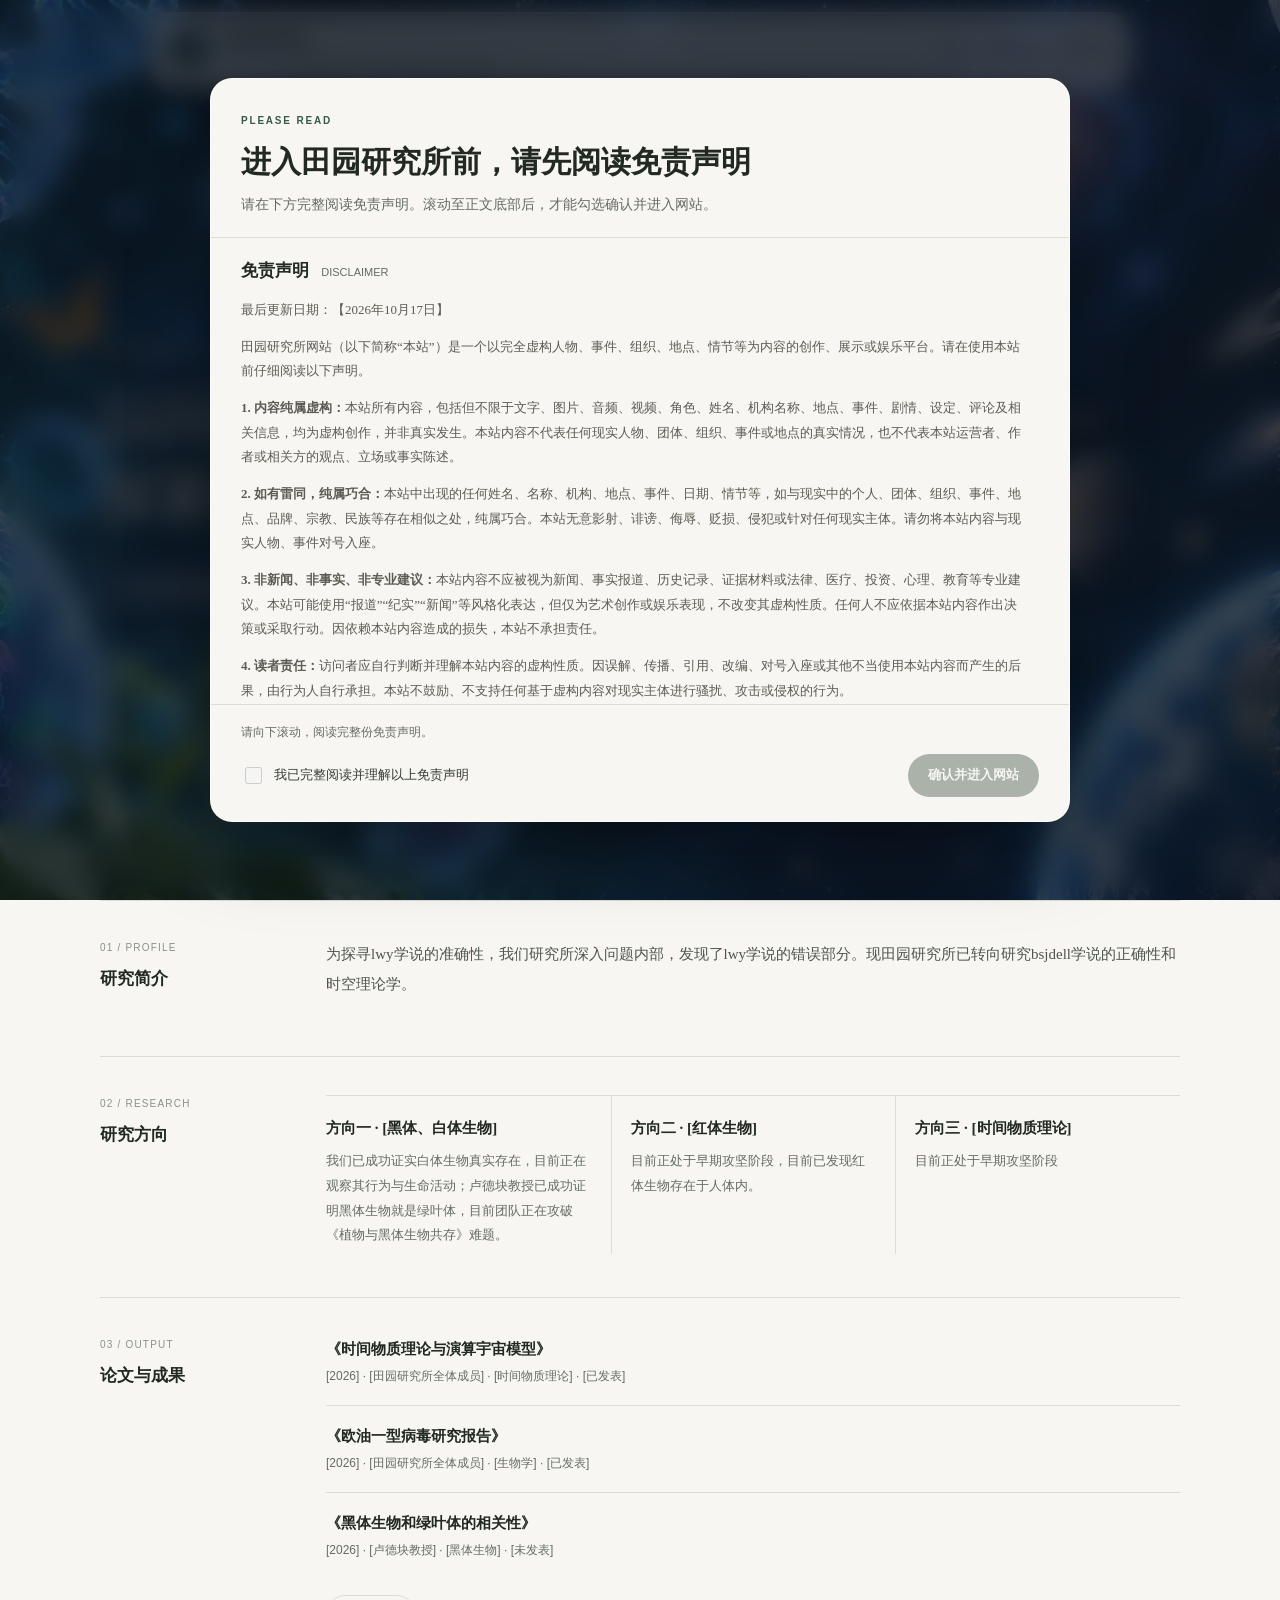
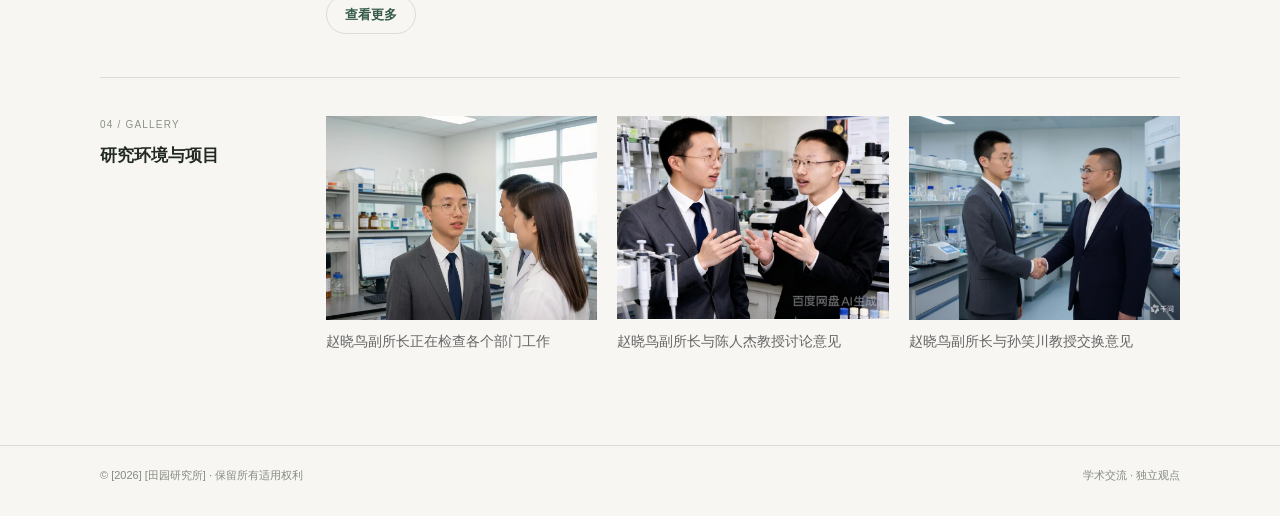
==== index.html @ 51606e0c "修复主界面最底下有错误的“＼n＼n”" ====
<!DOCTYPE html>
<html lang="zh-CN">
<head>
  <meta charset="UTF-8">
  <meta name="viewport" content="width=device-width, initial-scale=1.0">
  <meta name="description" content="田园研究所">
  <title>田园研究所</title>
  <style>
    :root {
      --paper: #f7f6f2;
      --surface: #fffefa;
      --ink: #222923;
      --muted: #656b64;
      --line: #d9ddd5;
      --accent: #365b4a;
      --accent-soft: #e8eee8;
      --warning-bg: #f1eee5;
      --warning-line: #c9b98e;
      --max-width: 1080px;
    }
    * { box-sizing: border-box; }
    html { scroll-behavior: smooth; background: var(--paper); }
    body {
      margin: 0;
      background: var(--paper);
      color: var(--ink);
      font-family: Georgia, "Noto Serif SC", "Songti SC", SimSun, serif;
      line-height: 1.75;
      -webkit-font-smoothing: antialiased;
    }
    a { color: inherit; text-underline-offset: 4px; }
    a:hover { color: var(--accent); }
    .wrap { width: min(var(--max-width), calc(100% - 48px)); margin: 0 auto; }
    .site-header { border-bottom: 1px solid var(--line); }
    .masthead {
      display: flex; align-items: center; justify-content: space-between;
      gap: 24px; padding: 25px 0 20px;
    }
    .brand { display: flex; flex-direction: row; align-items: center; gap: 10px; text-decoration: none; }
    .brand-icon { display: block; width: 44px; height: 44px; flex: 0 0 auto; object-fit: contain; }
    .brand-copy { display: flex; flex-direction: column; gap: 1px; }
    .brand strong { font-size: 17px; font-weight: 600; letter-spacing: .02em; }
    .brand span, .eyebrow, .nav, .meta, .section-index, .footer-note {
      font-family: Arial, "Microsoft YaHei", sans-serif;
    }
    .brand span { color: var(--muted); font-size: 11px; letter-spacing: .14em; text-transform: uppercase; }
    .nav { display: flex; flex-wrap: wrap; gap: 22px; font-size: 13px; }
    .nav a { color: var(--muted); text-decoration: none; }
    .nav a:hover { color: var(--accent); }
    .hero {
      display: grid; grid-template-columns: minmax(0, 1.7fr) minmax(220px, .8fr);
      gap: 52px; align-items: end; padding: 76px 0 64px;
    }
    .eyebrow { margin: 0 0 16px; color: var(--accent); font-size: 11px; letter-spacing: .16em; text-transform: uppercase; }
    h1 { max-width: 700px; margin: 0; font-size: clamp(36px, 5.4vw, 60px); font-weight: 500; line-height: 1.28; letter-spacing: -.035em; }
    .hero-intro { max-width: 690px; margin: 23px 0 0; color: var(--muted); font-size: 16px; line-height: 2; }
    .hero-aside { border-left: 2px solid var(--accent); padding: 5px 0 5px 20px; color: var(--muted); font-size: 13px; }
    .hero-aside p { margin: 0 0 9px; }
    .hero-aside p:last-child { margin-bottom: 0; }
    .hero-aside strong { color: var(--ink); font-weight: 600; }
    .section { display: grid; grid-template-columns: 190px minmax(0, 1fr); gap: 36px; padding: 38px 0 43px; border-top: 1px solid var(--line); }
    .section-heading { margin: 0; font-size: 17px; font-weight: 600; }
    .section-index { display: block; margin-bottom: 7px; color: #8b9188; font-size: 10px; letter-spacing: .12em; }
    .section-body { min-width: 0; }
    .section-body > p:first-child { margin-top: 0; }
    .prose { margin: 0 0 14px; color: #4f554e; font-size: 15px; line-height: 2; }
    .topic-list { display: grid; grid-template-columns: repeat(3, minmax(0, 1fr)); border-top: 1px solid var(--line); }
    .topic { padding: 19px 18px 6px 0; }
    .topic + .topic { border-left: 1px solid var(--line); padding-left: 19px; }
    .topic h3 { margin: 0 0 8px; font-size: 15px; font-weight: 600; }
    .topic p { margin: 0; color: var(--muted); font-size: 13px; line-height: 1.9; }
    .paper-list { margin: 0; padding: 0; list-style: none; }
    .paper-list li { display: block; padding: 17px 0; border-top: 1px solid var(--line); }
    .paper-list li:first-child { padding-top: 0; border-top: 0; }
    .paper-year { color: var(--accent); font-family: Arial, sans-serif; font-size: 12px; padding-top: 3px; }
    .paper-title { margin: 0 0 4px; font-size: 15px; font-weight: 600; }
    .paper-title a { color: var(--ink); text-decoration: none; text-underline-offset: 4px; overflow-wrap: anywhere; }
    .paper-title a:hover { color: var(--accent); text-decoration: underline; }
    .paper-detail { margin: 0; color: var(--muted); font-family: Arial, "Microsoft YaHei", sans-serif; font-size: 12px; line-height: 1.8; white-space: pre-wrap; overflow-wrap: anywhere; }
    .paper-empty { color: var(--muted); font-size: 13px; line-height: 1.9; }
    .paper-actions { display: flex; justify-content: flex-start; margin-top: 16px; }
    .paper-more { border: 1px solid var(--line); border-radius: 999px; padding: 9px 18px; background: transparent; color: var(--accent); font: 600 13px/1.5 Arial, "Microsoft YaHei", sans-serif; cursor: pointer; transition: background .18s ease, border-color .18s ease; }
    .paper-more:hover { background: var(--accent-soft); border-color: #b9c8b9; }
    .paper-modal[hidden] { display: none !important; }
    .paper-modal { position: fixed; inset: 0; z-index: 2500; display: grid; place-items: center; padding: 22px; }
    .paper-modal__backdrop { position: absolute; inset: 0; background: rgba(12,20,29,.72); -webkit-backdrop-filter: blur(6px); backdrop-filter: blur(6px); }
    .paper-modal__panel { position: relative; z-index: 1; display: flex; flex-direction: column; width: min(780px,100%); max-height: min(82vh,780px); max-height: min(82svh,780px); overflow: hidden; border: 1px solid rgba(255,255,255,.65); border-radius: 20px; background: var(--paper); box-shadow: 0 24px 80px rgba(0,0,0,.3); }
    .paper-modal__header { display: flex; flex: 0 0 auto; align-items: center; justify-content: space-between; gap: 16px; padding: 21px 25px 17px; border-bottom: 1px solid var(--line); }
    .paper-modal__eyebrow { margin: 0 0 3px; color: var(--accent); font: 600 10px/1.5 Arial, sans-serif; letter-spacing: .14em; }
    .paper-modal__header h2 { margin: 0; color: var(--ink); font-size: 20px; font-weight: 600; }
    .paper-modal__close { flex: 0 0 auto; border: 1px solid var(--line); border-radius: 999px; padding: 7px 13px; background: transparent; color: var(--ink); font: 13px/1.5 Arial, "Microsoft YaHei", sans-serif; cursor: pointer; }
    .paper-modal__close:hover { background: var(--accent-soft); }
    .paper-modal__scroll { overflow-y: auto; min-height: 0; padding: 21px 25px 25px; overscroll-behavior: contain; }
    @media (max-width: 600px) {
      .paper-modal { padding: 10px; }
      .paper-modal__panel { max-height: 90vh; max-height: 90svh; border-radius: 16px; }
      .paper-modal__header { padding: 17px 18px 14px; }
      .paper-modal__header h2 { font-size: 18px; }
      .paper-modal__scroll { padding: 17px 18px 20px; }
    }
    .resource-links { display: flex; flex-wrap: wrap; gap: 10px 23px; margin: 0; padding: 0; list-style: none; }
    .resource-links a { color: var(--accent); font-size: 14px; }
    .contact-line { margin: 0; color: var(--muted); font-size: 14px; }
    .disclaimer {
      margin: 14px 0 0; padding: 24px 26px 26px;
      background: var(--warning-bg); border-left: 3px solid var(--warning-line);
    }
    .disclaimer h2 { margin: 0 0 10px; font-size: 16px; font-weight: 600; }
    .disclaimer .english { margin-left: 8px; color: var(--muted); font-family: Arial, sans-serif; font-size: 11px; font-weight: 400; }
    .disclaimer p { margin: 0; color: #5d5b53; font-size: 13px; line-height: 1.95; }
    .disclaimer .placeholder { margin-top: 10px; color: #797466; font-size: 12px; }
    .site-footer { margin-top: 48px; padding: 20px 0 30px; border-top: 1px solid var(--line); }
    .footer-inner { display: flex; justify-content: space-between; gap: 20px; color: #858a82; }
    .footer-note { margin: 0; font-size: 11px; line-height: 1.8; }
    @media (max-width: 760px) {
      .wrap { width: min(100% - 36px, var(--max-width)); }
      .masthead { align-items: flex-start; flex-direction: column; gap: 15px; }
      .nav { gap: 15px; }
      .hero { grid-template-columns: 1fr; gap: 26px; padding: 54px 0 44px; }
      .hero-aside { max-width: 420px; }
      .section { grid-template-columns: 1fr; gap: 15px; padding: 29px 0 34px; }
      .topic-list { grid-template-columns: 1fr; }
      .topic { padding: 16px 0; }
      .topic + .topic { border-left: 0; border-top: 1px solid var(--line); padding-left: 0; }
      .footer-inner { flex-direction: column; gap: 5px; }
    }
    @media (max-width: 420px) {
      .paper-list li { grid-template-columns: 45px minmax(0, 1fr); gap: 11px; }
      .disclaimer { padding: 19px 17px 21px; }
      h1 { font-size: 36px; }
    }
  /* Image placeholders */
.image-placeholder { display:flex; align-items:center; justify-content:center; background:#eeede7; border:1px dashed #a9aaa0; color:#666b61; text-align:center; overflow:hidden; }
.image-placeholder span { padding:1rem; }
.hero-image { width:100%; aspect-ratio:16/7; margin:2rem 0; }
.research-image { width:100%; aspect-ratio:4/3; margin-bottom:1rem; }
.gallery-image { display:block; width:100%; height:auto; object-fit:contain; }
.gallery { display:grid; grid-template-columns:repeat(3,minmax(0,1fr)); gap:1.25rem; }
.gallery figure { margin:0; }
.gallery figcaption { margin-top:.6rem; color:#666; font-size:.9rem; }
@media (max-width:640px) { .gallery { grid-template-columns:1fr; } .hero-image { aspect-ratio:4/3; } }
/* Full-width hero image placeholder; text stays above it. */
.hero { position:relative; isolation:isolate; min-height:calc(100vh - 66px); min-height:calc(100svh - 66px); box-sizing:border-box; align-items:center; padding:64px 0 72px; }
.hero > div.slogan-image { position:absolute; isolation:auto; z-index:0; inset:0 auto 0 50%; transform:translateX(-50%); width:100vw; height:auto; min-height:100%; margin:0; overflow:hidden; border:0; background:#e9e8df url("images/hero1.png") center / cover no-repeat; }
.hero > div.slogan-image span { position:absolute; right:24px; bottom:20px; z-index:2; color:#77796f; font-size:11px; letter-spacing:.04em; pointer-events:none; }
.hero > div:nth-of-type(2) { position:relative; z-index:1; }
.hero > div:nth-of-type(2) > .eyebrow,
.hero > div:nth-of-type(2) > h1,
.hero > div:nth-of-type(2) > .hero-intro,
.hero > .hero-aside { position:relative; z-index:1; }
@media (max-width:760px) {
  .hero { min-height:calc(100vh - 58px); min-height:calc(100svh - 58px); padding:48px 0; align-content:center; }
  .hero > div.slogan-image span { right:16px; bottom:14px; }
}
/* White lettering with a medium black outline over the hero image */
.hero > div:nth-of-type(2),
.hero > .hero-aside {
  background: transparent;
  border: 0;
  box-shadow: none;
}
.hero > div:nth-of-type(2) > .eyebrow,
.hero > div:nth-of-type(2) > h1,
.hero > div:nth-of-type(2) > .hero-intro,
.hero > .hero-aside,
.hero > .hero-aside strong {
  color: #fff;
  -webkit-text-fill-color: #fff;
  -webkit-text-stroke: 1.5px #111;
  paint-order: stroke fill;
  text-shadow: 0 0 1px rgba(0,0,0,.25);
}
.hero > div:nth-of-type(2) > h1 {
  -webkit-text-stroke: 2px #111;
  paint-order: stroke fill;
}
/* Enlarge all hero text except the main slogan heading */
.hero > div:nth-of-type(2) > .eyebrow {
  font-size: 15px;
  line-height: 1.6;
}
.hero > div:nth-of-type(2) > .hero-intro {
  font-size: 20px;
  line-height: 1.9;
  max-width: 760px;
}
.hero > .hero-aside {
  font-size: 17px;
  line-height: 1.9;
}
.hero > .hero-aside strong {
  font-size: 18px;
}
@media (max-width: 760px) {
  .hero > div:nth-of-type(2) > .eyebrow { font-size: 14px; }
  .hero > div:nth-of-type(2) > .hero-intro { font-size: 18px; }
  .hero > .hero-aside { font-size: 16px; }
  .hero > .hero-aside strong { font-size: 17px; }
}/* Dark blue label behind the institute introduction */
.hero > div:nth-of-type(2) > .hero-intro {
  display: table;
  width: fit-content;
  max-width: 100%;
  padding: 12px 18px;
  background: #17324d;
  color: #fff;
  -webkit-text-fill-color: #fff;
  -webkit-text-stroke: 0;
  text-shadow: none;
  border-left: 4px solid #8ba8c4;
  border-radius: 4px;
  box-sizing: border-box;
}
@media (max-width: 760px) {
  .hero > div:nth-of-type(2) > .hero-intro {
    padding: 11px 14px;
  }
}/* Always-floating acrylic navigation */
.site-header {
  position:fixed;
  top:12px;
  left:0;
  right:0;
  z-index:1000;
  width:100%;
  border:0;
  background:transparent;
  box-shadow:none;
  pointer-events:none;
}
.site-header .masthead {
  width:min(980px, calc(100% - 32px));
  max-width:980px;
  margin:0 auto;
  display:flex;
  align-items:center;
  justify-content:space-between;
  gap:24px;
  padding:12px 18px 12px 16px;
  border:1px solid rgba(255,255,255,.52);
  border-radius:22px;
  background:rgba(248,249,246,.72);
  -webkit-backdrop-filter:blur(18px) saturate(1.35);
  backdrop-filter:blur(18px) saturate(1.35);
  box-shadow:0 8px 28px rgba(20,30,24,.13), inset 0 1px 0 rgba(255,255,255,.55);
  box-sizing:border-box;
  pointer-events:auto;
  animation:acrylic-dock .3s cubic-bezier(.2,.7,.2,1) both;
  transition:background .2s ease, box-shadow .2s ease;
}
.site-header .masthead:hover {
  background:rgba(250,250,248,.84);
  box-shadow:0 10px 32px rgba(20,30,24,.16), inset 0 1px 0 rgba(255,255,255,.7);
}
.site-header .brand { flex-shrink:0; }
.site-header .nav { align-items:center; gap:20px; }
.site-header .brand strong,
.site-header .brand span,
.site-header .nav a { color:var(--ink); text-shadow:none; }
@keyframes acrylic-dock {
  from { transform:translateY(-8px) scale(.98); opacity:.78; }
  to { transform:translateY(0) scale(1); opacity:1; }
}
@media (prefers-reduced-motion: reduce) {
  .site-header .masthead { transition:none !important; animation:none !important; }
}
/* Leave room below the always-floating header and keep it responsive */
.hero {
  min-height:100vh;
  min-height:100svh;
  padding-top:132px;
}
@media (max-width:760px) {
  .site-header { top:8px; }
  .site-header .masthead {
    width:calc(100% - 24px);
    max-width:980px;
    padding:11px 14px 11px 14px;
    gap:11px 16px;
    border-radius:19px;
    flex-direction:row;
    flex-wrap:wrap;
    align-items:center;
  }
  .site-header .brand-icon { width:38px; height:38px; }
  .site-header .brand strong { font-size:16px; }
  .site-header .brand span { font-size:9px; letter-spacing:.08em; }
  .site-header .nav { gap:13px; font-size:12px; }
  .hero { min-height:100vh; min-height:100svh; padding-top:150px; }
}
@media (max-width:420px) {
  .site-header .masthead { padding:10px 12px 10px 12px; gap:9px 11px; }
  .site-header .brand span { display:none; }
  .site-header .nav { gap:11px; font-size:11px; }
  .hero { min-height:100vh; min-height:100svh; padding-top:136px; }
}
/* Offset anchor destinations so the fixed acrylic header never covers them */
html {
  scroll-padding-top: 118px;
  scroll-padding-block-start: 118px;
}
.section[id], #disclaimer {
  scroll-margin-top: 118px;
  scroll-margin-block-start: 118px;
}
@media (max-width: 760px) {
  html {
    scroll-padding-top: 142px;
    scroll-padding-block-start: 142px;
  }
  .section[id], #disclaimer {
    scroll-margin-top: 142px;
    scroll-margin-block-start: 142px;
  }
}
@media (max-width: 420px) {
  html {
    scroll-padding-top: 112px;
    scroll-padding-block-start: 112px;
  }
  .section[id], #disclaimer {
    scroll-margin-top: 112px;
    scroll-margin-block-start: 112px;
  }
}/* Required first-visit disclaimer reading gate */
body.disclaimer-gate-active { overflow:hidden; }
#site-content[inert] { user-select:none; }
.disclaimer-gate {
  position:fixed; inset:0; z-index:10000; display:grid; place-items:center;
  padding:22px; background:rgba(12,20,29,.76);
  -webkit-backdrop-filter:blur(12px); backdrop-filter:blur(12px);
}
.disclaimer-gate__panel {
  width:min(860px,100%); max-height:calc(100vh - 44px); max-height:calc(100svh - 44px);
  display:flex; flex-direction:column; overflow:hidden; border-radius:22px;
  background:#f7f6f2; color:#222923; border:1px solid rgba(255,255,255,.65);
  box-shadow:0 24px 80px rgba(0,0,0,.34);
}
.disclaimer-gate__header { flex:0 0 auto; padding:26px 30px 20px; }
.disclaimer-gate__eyebrow { color:#365b4a; font:600 10px/1.5 Arial,sans-serif; letter-spacing:.18em; }
.disclaimer-gate__header h1 { max-width:none; margin:7px 0 8px; color:#222923; font-size:clamp(22px,3vw,30px); line-height:1.45; letter-spacing:0; font-weight:600; }
.disclaimer-gate__header p { margin:0; color:#656b64; font-size:14px; line-height:1.8; }
.disclaimer-gate__scroll { flex:1 1 auto; min-height:120px; max-height:52vh; overflow-y:auto; overscroll-behavior:contain; padding:18px 30px; border-top:1px solid #d9ddd5; border-bottom:1px solid #d9ddd5; scrollbar-gutter:stable; }
.disclaimer-gate__scroll .disclaimer { margin:0; padding:0; background:transparent; border:0; }
.disclaimer-gate__scroll .disclaimer h2 { margin:0 0 12px; font-size:17px; }
.disclaimer-gate__scroll .disclaimer p { margin:0 0 12px; font-size:13px; line-height:1.9; overflow-wrap:anywhere; }
.disclaimer-gate__actions { flex:0 0 auto; display:grid; grid-template-columns:minmax(0,1fr) auto; align-items:center; gap:12px 20px; padding:18px 30px 24px; }
.disclaimer-gate__status { grid-column:1/-1; margin:0; color:#656b64; font-size:12px; line-height:1.6; }
.disclaimer-gate__check { display:flex; align-items:center; gap:9px; color:#343a34; font-size:13px; line-height:1.6; }
.disclaimer-gate__check input { width:17px; height:17px; accent-color:#365b4a; flex:0 0 auto; }
.disclaimer-gate__button { border:0; border-radius:999px; padding:12px 20px; color:#fff; background:#365b4a; font:600 13px/1.4 Arial,"Microsoft YaHei",sans-serif; cursor:pointer; }
.disclaimer-gate__button:disabled { color:#f6f6f3; background:#aab2aa; cursor:not-allowed; }
.disclaimer-gate__button:not(:disabled):hover { background:#274536; }
@media(max-width:600px) {
  .disclaimer-gate { padding:10px; }
  .disclaimer-gate__panel { max-height:calc(100vh - 20px); max-height:calc(100svh - 20px); border-radius:17px; }
  .disclaimer-gate__header { padding:20px 19px 15px; }
  .disclaimer-gate__header h1 { font-size:22px; }
  .disclaimer-gate__header p { font-size:13px; }
  .disclaimer-gate__scroll { max-height:52vh; padding:15px 19px; }
  .disclaimer-gate__actions { grid-template-columns:1fr; gap:12px; padding:15px 19px 19px; }
  .disclaimer-gate__button { width:100%; }
}</style>
</head>
<body class="disclaimer-gate-active">
  <div class="disclaimer-gate" id="disclaimer-gate" role="dialog" aria-modal="true" aria-labelledby="disclaimer-gate-title">
    <div class="disclaimer-gate__panel" role="document">
      <div class="disclaimer-gate__header">
        <span class="disclaimer-gate__eyebrow">PLEASE READ</span>
        <h1 id="disclaimer-gate-title">进入田园研究所前，请先阅读免责声明</h1>
        <p>请在下方完整阅读免责声明。滚动至正文底部后，才能勾选确认并进入网站。</p>
      </div>
      <div class="disclaimer-gate__scroll" id="disclaimer-scroll" tabindex="0" aria-label="免责声明正文">
        <section class="disclaimer" id="disclaimer" aria-labelledby="disclaimer-title">
          <h2 id="disclaimer-title">免责声明 <span class="english">DISCLAIMER</span></h2>
          <p>最后更新日期：【2026年10月17日】</p>
          <p>田园研究所网站（以下简称“本站”）是一个以完全虚构人物、事件、组织、地点、情节等为内容的创作、展示或娱乐平台。请在使用本站前仔细阅读以下声明。</p>
          <p><strong>1. 内容纯属虚构：</strong>本站所有内容，包括但不限于文字、图片、音频、视频、角色、姓名、机构名称、地点、事件、剧情、设定、评论及相关信息，均为虚构创作，并非真实发生。本站内容不代表任何现实人物、团体、组织、事件或地点的真实情况，也不代表本站运营者、作者或相关方的观点、立场或事实陈述。</p>
          <p><strong>2. 如有雷同，纯属巧合：</strong>本站中出现的任何姓名、名称、机构、地点、事件、日期、情节等，如与现实中的个人、团体、组织、事件、地点、品牌、宗教、民族等存在相似之处，纯属巧合。本站无意影射、诽谤、侮辱、贬损、侵犯或针对任何现实主体。请勿将本站内容与现实人物、事件对号入座。</p>
          <p><strong>3. 非新闻、非事实、非专业建议：</strong>本站内容不应被视为新闻、事实报道、历史记录、证据材料或法律、医疗、投资、心理、教育等专业建议。本站可能使用“报道”“纪实”“新闻”等风格化表达，但仅为艺术创作或娱乐表现，不改变其虚构性质。任何人不应依据本站内容作出决策或采取行动。因依赖本站内容造成的损失，本站不承担责任。</p>
          <p><strong>4. 读者责任：</strong>访问者应自行判断并理解本站内容的虚构性质。因误解、传播、引用、改编、对号入座或其他不当使用本站内容而产生的后果，由行为人自行承担。本站不鼓励、不支持任何基于虚构内容对现实主体进行骚扰、攻击或侵权的行为。</p>
          <p><strong>5. 侵权处理：</strong>若任何个人或组织认为本站内容侵犯其合法权益，请通过邮箱（lsy@abletach.de5.net）与本站联系，并提供权属证明、具体链接及情况说明。本站将在核实后及时采取删除、修改、断开链接等合理措施。</p>
          <p><strong>6. 用户生成内容：</strong>若本站允许用户投稿、评论或发布内容，用户应确保其发布内容不侵犯他人合法权益，不发布真实诽谤、虚假信息或违法内容。本站对用户发布内容不承担事先审查义务，但收到有效通知后将依法依规处理。</p>
          <p><strong>7. 外部链接：</strong>本站可能包含指向外部网站的链接，仅为方便访问。本站不对第三方网站的内容、安全性或合法性负责，也不代表本站认可其内容。</p>
          <p><strong>8. 版权声明：</strong>本站原创内容版权归本网站运营者所有，未经许可，不得擅自转载、复制、改编或用于商业用途。引用本站内容请注明来源。虚构角色、设定和情节仅用于创作展示。</p>
          <p><strong>9. 声明修改：</strong>本站有权根据实际情况随时更新本免责声明。更新后的声明在本页面公布后即生效。继续使用本站，视为接受更新后的声明。</p>
          <p><strong>10. 法律适用与争议解决：</strong>本声明适用中华人民共和国法律（仅为本声明之目的，不包括香港特别行政区、澳门特别行政区和台湾地区法律）。因本站或本声明产生的争议，双方应尽量友好协商解决；协商不成的，任何一方均可向邯郸有管辖权的人民法院提起诉讼。</p>
        </section>
      </div>
      <div class="disclaimer-gate__actions">
        <p class="disclaimer-gate__status" id="disclaimer-status" aria-live="polite">请向下滚动，阅读完整份免责声明。</p>
        <label class="disclaimer-gate__check"><input type="checkbox" id="disclaimer-confirm" disabled> 我已完整阅读并理解以上免责声明</label>
        <button class="disclaimer-gate__button" id="disclaimer-enter" type="button" disabled>确认并进入网站</button>
      </div>
    </div>
  </div>

  <div id="site-content" inert>
    <header class="site-header">
      <div class="wrap masthead">
        <a class="brand" href="#top" aria-label="返回主页">
          <img class="brand-icon" src="images/Icon1.png" alt="">
          <div class="brand-copy">
            <strong>田园研究所</strong>
            <span>Academic Profile & Research Notes</span>
          </div>
        </a>
        <nav class="nav" aria-label="主导航">
          <a href="#about">简介</a>
          <a href="#research">研究方向</a>
          <a href="#publications">学术成果</a>
        </nav>
      </div>
    </header>

    <main id="top" class="wrap">
      <section class="hero" aria-labelledby="page-title">
        <div class="slogan-image" role="img" aria-label="生命与宇宙的奇幻交响"></div>
        <div>
          <p class="eyebrow">Research · Reading · Reflection</p>
          <h1 id="page-title">以问题为起点，<br>探索知识的边界。</h1>
          <p class="hero-intro">这里是田园研究所，一座为天体学、生物学、时空理论学而生的研究所。</p>
        </div>
        <aside class="hero-aside" aria-label="基本信息">
          <p><strong>研究领域</strong><br>[天体学、生物学、时空理论学]</p>
          <p><strong>所属机构</strong><br>[曙光大学]</p>
          <p><strong>页面更新</strong><br>[2026 年 10 月]</p>
        </aside>
      </section>

      <section id="about" class="section">
        <div><span class="section-index">01 / PROFILE</span><h2 class="section-heading">研究简介</h2></div>
        <div class="section-body"><p class="prose">为探寻lwy学说的准确性，我们研究所深入问题内部，发现了lwy学说的错误部分。现田园研究所已转向研究bsjdell学说的正确性和时空理论学。</p></div>
      </section>

      <section id="research" class="section">
        <div><span class="section-index">02 / RESEARCH</span><h2 class="section-heading">研究方向</h2></div>
        <div class="section-body">
          <div class="topic-list">
            <article class="topic"><h3>方向一 · [黑体、白体生物]</h3><p>我们已成功证实白体生物真实存在，目前正在观察其行为与生命活动；卢德块教授已成功证明黑体生物就是绿叶体，目前团队正在攻破《植物与黑体生物共存》难题。</p></article>
            <article class="topic"><h3>方向二 · [红体生物]</h3><p>目前正处于早期攻坚阶段，目前已发现红体生物存在于人体内。</p></article>
            <article class="topic"><h3>方向三 · [时间物质理论]</h3><p>目前正处于早期攻坚阶段</p></article>
          </div>
        </div>
      </section>

      <section id="publications" class="section">
        <div><span class="section-index">03 / OUTPUT</span><h2 class="section-heading">论文与成果</h2></div>
        <div class="section-body">
          <ul class="paper-list" id="paper-list" aria-live="polite">
            <li class="paper-empty">正在读取论文与成果……</li>
          </ul>
          <div class="paper-actions">
            <button class="paper-more" type="button" id="papers-more">查看更多</button>
          </div>
        </div>
      </section>

      <section id="gallery" class="section">
        <div><span class="section-index">04 / GALLERY</span><h2 class="section-heading">研究环境与项目</h2></div>
        <div class="section-body">
          <div class="gallery">
            <figure><img class="gallery-image" src="images/research-director-reviewing-departments.jpg" alt="赵晓鸟副所长正在检查各个部门工作" loading="lazy"><figcaption>赵晓鸟副所长正在检查各个部门工作</figcaption></figure>
            <figure><img class="gallery-image" src="images/researchers-discussing-ideas.jpg" alt="赵晓鸟副所长与陈人杰教授讨论意见" loading="lazy"><figcaption>赵晓鸟副所长与陈人杰教授讨论意见</figcaption></figure>
            <figure><img class="gallery-image" src="images/professors-exchanging-views.jpg" alt="赵晓鸟副所长与孙笑川教授交换意见" loading="lazy"><figcaption>赵晓鸟副所长与孙笑川教授交换意见</figcaption></figure>
          </div>
        </div>
      </section>

    </main>

    <div class="paper-modal" id="papers-modal" hidden>
      <div class="paper-modal__backdrop" data-close-papers aria-hidden="true"></div>
      <section class="paper-modal__panel" role="dialog" aria-modal="true" aria-labelledby="papers-modal-title" tabindex="-1">
        <header class="paper-modal__header">
          <div>
            <p class="paper-modal__eyebrow">PAPERS AND ACHIEVEMENTS</p>
            <h2 id="papers-modal-title">全部论文与成果</h2>
          </div>
          <button class="paper-modal__close" type="button" id="papers-close">关闭</button>
        </header>
        <div class="paper-modal__scroll">
          <ul class="paper-list" id="paper-list-all" aria-live="polite">
            <li class="paper-empty">正在读取论文与成果……</li>
          </ul>
        </div>
      </section>
    </div>

    <footer class="site-footer">
      <div class="wrap footer-inner">
        <p class="footer-note">© [2026] [田园研究所] · 保留所有适用权利</p>
        <p class="footer-note">学术交流 · 独立观点</p>
      </div>
    </footer>
  </div>

  <script>
  (function () {
    const gate = document.getElementById('disclaimer-gate');
    const site = document.getElementById('site-content');
    const readingArea = document.getElementById('disclaimer-scroll');
    const confirmation = document.getElementById('disclaimer-confirm');
    const enterButton = document.getElementById('disclaimer-enter');
    const status = document.getElementById('disclaimer-status');
    if (!gate || !site || !readingArea || !confirmation || !enterButton || !status) return;
    let reachedEnd = false;
    function updateProgress() {
      const atEnd = readingArea.scrollTop + readingArea.clientHeight >= readingArea.scrollHeight - 4;
      if (atEnd && !reachedEnd) {
        reachedEnd = true;
        confirmation.disabled = false;
        status.textContent = '已滚动至正文底部。请勾选确认框后继续。';
      }
      enterButton.disabled = !(reachedEnd && confirmation.checked);
    }
    readingArea.addEventListener('scroll', updateProgress, { passive: true });
    window.addEventListener('resize', updateProgress);
    confirmation.addEventListener('change', function () {
      enterButton.disabled = !(reachedEnd && confirmation.checked);
      status.textContent = confirmation.checked ? '确认完成，可以进入网站。' : '请确认已完整阅读免责声明。';
    });
    enterButton.addEventListener('click', function () {
      if (!reachedEnd || !confirmation.checked) return;
      gate.remove();
      site.removeAttribute('inert');
      document.body.classList.remove('disclaimer-gate-active');
      const heading = document.getElementById('page-title');
      if (heading) { heading.setAttribute('tabindex', '-1'); heading.focus({ preventScroll: true }); }
    });
    updateProgress();
  })();
  </script>
  <!-- PAPERS_DATA_START --><script type="application/json" id="papers-data">[{"file":"《时间物质理论与演算宇宙模型》.html","description":"[2026] · [田园研究所全体成员] · [时间物质理论] · [已发表]"},{"file":"《欧油一型病毒研究报告》.html","description":"[2026] · [田园研究所全体成员] · [生物学] · [已发表]"},{"file":"《黑体生物和绿叶体的相关性》.html","description":"[2026] · [卢德块教授] · [黑体生物] · [未发表]"},{"file":"《黑体生物研究报告》.html","description":"[2026] · [田园研究所全体成员] · [黑体生物] · [已发表]"}]</script><!-- PAPERS_DATA_END -->
  <script>
  (function () {
    const mainList = document.getElementById('paper-list');
    const allList = document.getElementById('paper-list-all');
    const moreButton = document.getElementById('papers-more');
    const modal = document.getElementById('papers-modal');
    const closeButton = document.getElementById('papers-close');
    if (!mainList || !allList || !moreButton || !modal || !closeButton) return;

    const directoryUrl = new URL('Papers%20and%20Achievements/', document.baseURI);
    const collator = new Intl.Collator('zh-CN', { numeric: true, sensitivity: 'base' });

    function isHtmlFilename(value) {
      return typeof value === 'string' &&
        value.length > 5 &&
        !/[\\/]/.test(value) &&
        value !== '.' && value !== '..' &&
        /\.html$/i.test(value) &&
        value.toLowerCase() !== 'index.html';
    }

    async function discoverFromDirectoryListing() {
      try {
        const response = await fetch(directoryUrl.href, { cache: 'no-store' });
        if (!response.ok) return null;
        const contentType = response.headers.get('content-type') || '';
        if (!contentType.includes('text/html')) return null;
        const markup = await response.text();
        const doc = new DOMParser().parseFromString(markup, 'text/html');
        const filenames = [];
        for (const anchor of doc.querySelectorAll('a[href]')) {
          try {
            const url = new URL(anchor.getAttribute('href'), directoryUrl);
            const parentPath = url.pathname.slice(0, url.pathname.lastIndexOf('/') + 1);
            if (url.origin !== directoryUrl.origin || parentPath !== directoryUrl.pathname) continue;
            const filename = decodeURIComponent(url.pathname.split('/').pop());
            if (isHtmlFilename(filename)) filenames.push(filename);
          } catch (_) {}
        }
        const unique = [...new Set(filenames)].sort(collator.compare);
        return unique.length ? unique : null;
      } catch (_) {
        return null;
      }
    }

    async function readManifest() {
      try {
        const response = await fetch(new URL('papers.json', directoryUrl).href, { cache: 'no-store' });
        if (!response.ok) return [];
        const data = await response.json();
        const rawFiles = Array.isArray(data) ? data : (Array.isArray(data.files) ? data.files : []);
        return [...new Set(rawFiles.map(item =>
          typeof item === 'string' ? item : (item && (item.file || item.html))
        ).filter(isHtmlFilename))].sort(collator.compare);
      } catch (_) {
        return [];
      }
    }

    async function loadEntry(filename) {
      const htmlUrl = new URL(encodeURIComponent(filename), directoryUrl).href;
      const txtFilename = filename.replace(/\.html$/i, '.txt');
      let description = '';
      try {
        const response = await fetch(new URL(encodeURIComponent(txtFilename), directoryUrl).href, { cache: 'no-store' });
        if (response.ok) description = (await response.text()).trim();
        else description = '未找到对应的 TXT 文件：' + txtFilename;
      } catch (_) {
        description = '暂时无法读取对应的 TXT 文件：' + txtFilename;
      }
      if (!description) description = '对应的 TXT 文件暂无内容。';
      return { filename, htmlUrl, description };
    }

    function makeRow(entry) {
      const li = document.createElement('li');
      const title = document.createElement('p');
      title.className = 'paper-title';
      const link = document.createElement('a');
      link.href = entry.htmlUrl;
      link.target = '_blank';
      link.rel = 'noopener noreferrer';
      const displayName = entry.filename.replace(/\.html$/i, '');
      link.textContent = displayName;
      link.setAttribute('aria-label', '打开论文网页：' + displayName);
      title.appendChild(link);

      const detail = document.createElement('p');
      detail.className = 'paper-detail';
      detail.textContent = entry.description;
      li.append(title, detail);
      return li;
    }

    function showEmpty(list) {
      const li = document.createElement('li');
      li.className = 'paper-empty';
      li.textContent = '暂时没有发现论文 HTML 文件。请把 xxx.html 和同名 xxx.txt 放入 Papers and Achievements 文件夹。';
      list.replaceChildren(li);
    }

    function renderList(list, entries) {
      list.replaceChildren();
      if (!entries.length) {
        showEmpty(list);
        return;
      }
      for (const entry of entries) list.appendChild(makeRow(entry));
    }

    function readEmbeddedEntries() {
      try {
        const node = document.getElementById('papers-data');
        const data = JSON.parse(node ? node.textContent : '[]');
        if (!Array.isArray(data)) return [];
        return data
          .filter(item => item && isHtmlFilename(item.file))
          .map(item => ({
            filename: item.file,
            htmlUrl: new URL(encodeURIComponent(item.file), directoryUrl).href,
            description: typeof item.description === 'string' && item.description.trim()
              ? item.description
              : '对应的 TXT 文件暂无内容。'
          }));
      } catch (_) {
        return [];
      }
    }

    async function initializePapers() {
      // Embedded data works even when the page is opened directly from file://,
      // where browser security blocks fetch() from reading local JSON/TXT files.
      const embeddedEntries = readEmbeddedEntries();
      if (embeddedEntries.length) {
        renderList(mainList, embeddedEntries.slice(0, 3));
        renderList(allList, embeddedEntries);
        return;
      }

      const discovered = await discoverFromDirectoryListing();
      const filenames = discovered || await readManifest();
      const entries = await Promise.all(filenames.map(loadEntry));
      renderList(mainList, entries.slice(0, 3));
      renderList(allList, entries);
    }

    let previousOverflow = '';
    function openModal() {
      previousOverflow = document.body.style.overflow;
      document.body.style.overflow = 'hidden';
      modal.hidden = false;
      closeButton.focus();
    }
    function closeModal() {
      modal.hidden = true;
      document.body.style.overflow = previousOverflow;
      moreButton.focus();
    }
    moreButton.addEventListener('click', openModal);
    closeButton.addEventListener('click', closeModal);
    modal.addEventListener('click', function (event) {
      if (event.target.matches('[data-close-papers]')) closeModal();
    });
    document.addEventListener('keydown', function (event) {
      if (event.key === 'Escape' && !modal.hidden) closeModal();
    });

    initializePapers();
  })();
  </script>
</body>
</html>
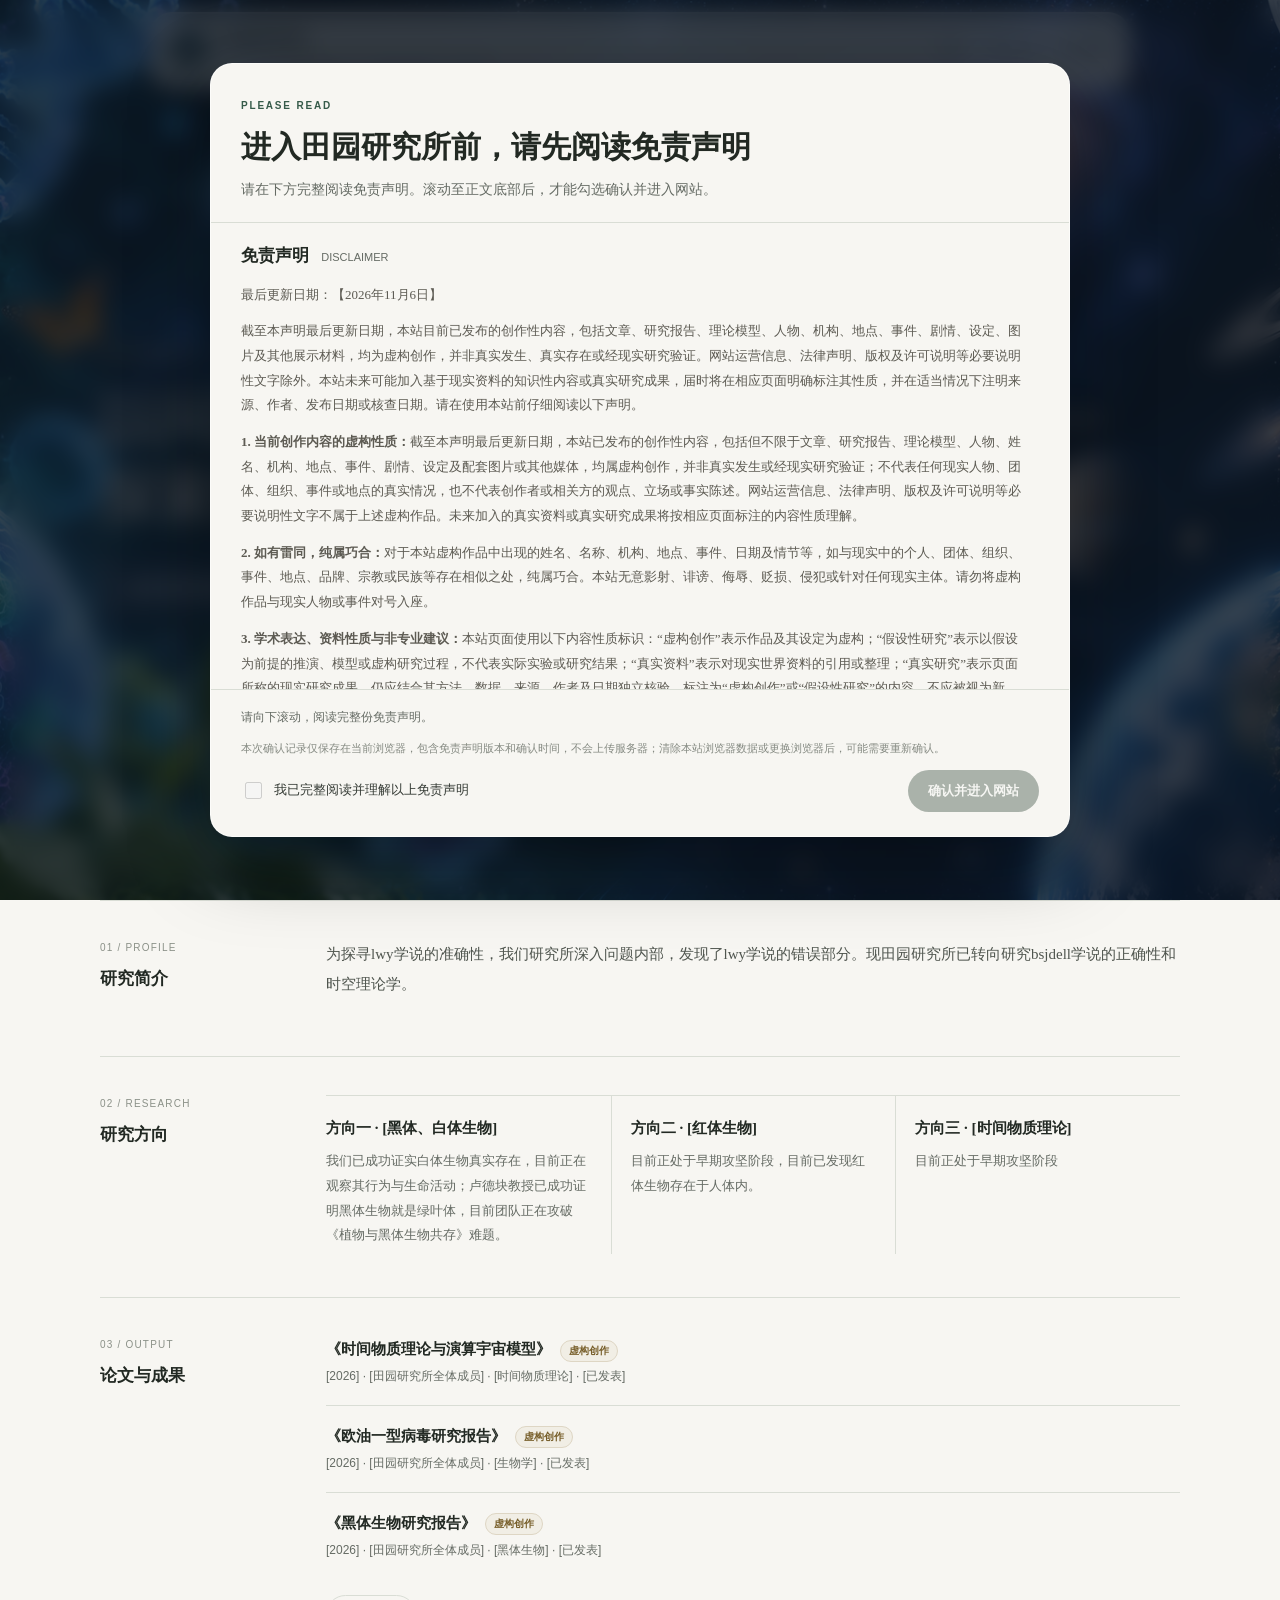
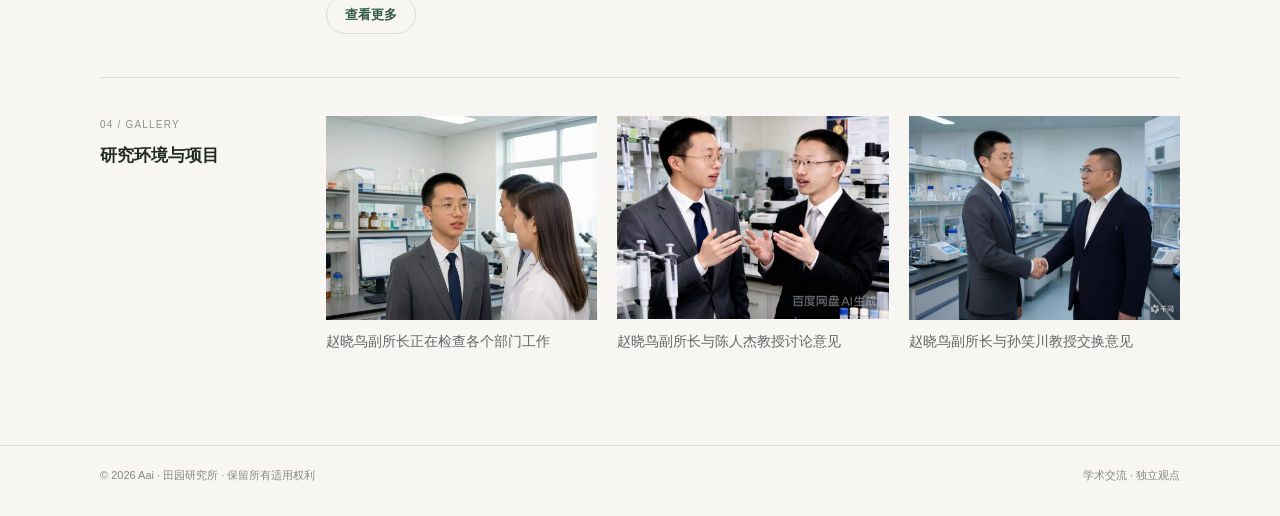
==== commit 606acbe3: "Clarify content licensing and disclaimer scope" ====
--- a/index.html
+++ b/index.html
@@ -1,730 +1,767 @@
-<!DOCTYPE html>
-<html lang="zh-CN">
-<head>
-  <meta charset="UTF-8">
-  <meta name="viewport" content="width=device-width, initial-scale=1.0">
-  <meta name="description" content="田园研究所">
-  <title>田园研究所</title>
-  <style>
-    :root {
-      --paper: #f7f6f2;
-      --surface: #fffefa;
-      --ink: #222923;
-      --muted: #656b64;
-      --line: #d9ddd5;
-      --accent: #365b4a;
-      --accent-soft: #e8eee8;
-      --warning-bg: #f1eee5;
-      --warning-line: #c9b98e;
-      --max-width: 1080px;
-    }
-    * { box-sizing: border-box; }
-    html { scroll-behavior: smooth; background: var(--paper); }
-    body {
-      margin: 0;
-      background: var(--paper);
-      color: var(--ink);
-      font-family: Georgia, "Noto Serif SC", "Songti SC", SimSun, serif;
-      line-height: 1.75;
-      -webkit-font-smoothing: antialiased;
-    }
-    a { color: inherit; text-underline-offset: 4px; }
-    a:hover { color: var(--accent); }
-    .wrap { width: min(var(--max-width), calc(100% - 48px)); margin: 0 auto; }
-    .site-header { border-bottom: 1px solid var(--line); }
-    .masthead {
-      display: flex; align-items: center; justify-content: space-between;
-      gap: 24px; padding: 25px 0 20px;
-    }
-    .brand { display: flex; flex-direction: row; align-items: center; gap: 10px; text-decoration: none; }
-    .brand-icon { display: block; width: 44px; height: 44px; flex: 0 0 auto; object-fit: contain; }
-    .brand-copy { display: flex; flex-direction: column; gap: 1px; }
-    .brand strong { font-size: 17px; font-weight: 600; letter-spacing: .02em; }
-    .brand span, .eyebrow, .nav, .meta, .section-index, .footer-note {
-      font-family: Arial, "Microsoft YaHei", sans-serif;
-    }
-    .brand span { color: var(--muted); font-size: 11px; letter-spacing: .14em; text-transform: uppercase; }
-    .nav { display: flex; flex-wrap: wrap; gap: 22px; font-size: 13px; }
-    .nav a { color: var(--muted); text-decoration: none; }
-    .nav a:hover { color: var(--accent); }
-    .hero {
-      display: grid; grid-template-columns: minmax(0, 1.7fr) minmax(220px, .8fr);
-      gap: 52px; align-items: end; padding: 76px 0 64px;
-    }
-    .eyebrow { margin: 0 0 16px; color: var(--accent); font-size: 11px; letter-spacing: .16em; text-transform: uppercase; }
-    h1 { max-width: 700px; margin: 0; font-size: clamp(36px, 5.4vw, 60px); font-weight: 500; line-height: 1.28; letter-spacing: -.035em; }
-    .hero-intro { max-width: 690px; margin: 23px 0 0; color: var(--muted); font-size: 16px; line-height: 2; }
-    .hero-aside { border-left: 2px solid var(--accent); padding: 5px 0 5px 20px; color: var(--muted); font-size: 13px; }
-    .hero-aside p { margin: 0 0 9px; }
-    .hero-aside p:last-child { margin-bottom: 0; }
-    .hero-aside strong { color: var(--ink); font-weight: 600; }
-    .section { display: grid; grid-template-columns: 190px minmax(0, 1fr); gap: 36px; padding: 38px 0 43px; border-top: 1px solid var(--line); }
-    .section-heading { margin: 0; font-size: 17px; font-weight: 600; }
-    .section-index { display: block; margin-bottom: 7px; color: #8b9188; font-size: 10px; letter-spacing: .12em; }
-    .section-body { min-width: 0; }
-    .section-body > p:first-child { margin-top: 0; }
-    .prose { margin: 0 0 14px; color: #4f554e; font-size: 15px; line-height: 2; }
-    .topic-list { display: grid; grid-template-columns: repeat(3, minmax(0, 1fr)); border-top: 1px solid var(--line); }
-    .topic { padding: 19px 18px 6px 0; }
-    .topic + .topic { border-left: 1px solid var(--line); padding-left: 19px; }
-    .topic h3 { margin: 0 0 8px; font-size: 15px; font-weight: 600; }
-    .topic p { margin: 0; color: var(--muted); font-size: 13px; line-height: 1.9; }
-    .paper-list { margin: 0; padding: 0; list-style: none; }
-    .paper-list li { display: block; padding: 17px 0; border-top: 1px solid var(--line); }
-    .paper-list li:first-child { padding-top: 0; border-top: 0; }
-    .paper-year { color: var(--accent); font-family: Arial, sans-serif; font-size: 12px; padding-top: 3px; }
-    .paper-title { margin: 0 0 4px; font-size: 15px; font-weight: 600; }
-    .paper-title a { color: var(--ink); text-decoration: none; text-underline-offset: 4px; overflow-wrap: anywhere; }
-    .paper-title a:hover { color: var(--accent); text-decoration: underline; }
-    .paper-detail { margin: 0; color: var(--muted); font-family: Arial, "Microsoft YaHei", sans-serif; font-size: 12px; line-height: 1.8; white-space: pre-wrap; overflow-wrap: anywhere; }
-    .paper-empty { color: var(--muted); font-size: 13px; line-height: 1.9; }
-    .paper-actions { display: flex; justify-content: flex-start; margin-top: 16px; }
-    .paper-more { border: 1px solid var(--line); border-radius: 999px; padding: 9px 18px; background: transparent; color: var(--accent); font: 600 13px/1.5 Arial, "Microsoft YaHei", sans-serif; cursor: pointer; transition: background .18s ease, border-color .18s ease; }
-    .paper-more:hover { background: var(--accent-soft); border-color: #b9c8b9; }
-    .paper-modal[hidden] { display: none !important; }
-    .paper-modal { position: fixed; inset: 0; z-index: 2500; display: grid; place-items: center; padding: 22px; }
-    .paper-modal__backdrop { position: absolute; inset: 0; background: rgba(12,20,29,.72); -webkit-backdrop-filter: blur(6px); backdrop-filter: blur(6px); }
-    .paper-modal__panel { position: relative; z-index: 1; display: flex; flex-direction: column; width: min(780px,100%); max-height: min(82vh,780px); max-height: min(82svh,780px); overflow: hidden; border: 1px solid rgba(255,255,255,.65); border-radius: 20px; background: var(--paper); box-shadow: 0 24px 80px rgba(0,0,0,.3); }
-    .paper-modal__header { display: flex; flex: 0 0 auto; align-items: center; justify-content: space-between; gap: 16px; padding: 21px 25px 17px; border-bottom: 1px solid var(--line); }
-    .paper-modal__eyebrow { margin: 0 0 3px; color: var(--accent); font: 600 10px/1.5 Arial, sans-serif; letter-spacing: .14em; }
-    .paper-modal__header h2 { margin: 0; color: var(--ink); font-size: 20px; font-weight: 600; }
-    .paper-modal__close { flex: 0 0 auto; border: 1px solid var(--line); border-radius: 999px; padding: 7px 13px; background: transparent; color: var(--ink); font: 13px/1.5 Arial, "Microsoft YaHei", sans-serif; cursor: pointer; }
-    .paper-modal__close:hover { background: var(--accent-soft); }
-    .paper-modal__scroll { overflow-y: auto; min-height: 0; padding: 21px 25px 25px; overscroll-behavior: contain; }
-    @media (max-width: 600px) {
-      .paper-modal { padding: 10px; }
-      .paper-modal__panel { max-height: 90vh; max-height: 90svh; border-radius: 16px; }
-      .paper-modal__header { padding: 17px 18px 14px; }
-      .paper-modal__header h2 { font-size: 18px; }
-      .paper-modal__scroll { padding: 17px 18px 20px; }
-    }
-    .resource-links { display: flex; flex-wrap: wrap; gap: 10px 23px; margin: 0; padding: 0; list-style: none; }
-    .resource-links a { color: var(--accent); font-size: 14px; }
-    .contact-line { margin: 0; color: var(--muted); font-size: 14px; }
-    .disclaimer {
-      margin: 14px 0 0; padding: 24px 26px 26px;
-      background: var(--warning-bg); border-left: 3px solid var(--warning-line);
-    }
-    .disclaimer h2 { margin: 0 0 10px; font-size: 16px; font-weight: 600; }
-    .disclaimer .english { margin-left: 8px; color: var(--muted); font-family: Arial, sans-serif; font-size: 11px; font-weight: 400; }
-    .disclaimer p { margin: 0; color: #5d5b53; font-size: 13px; line-height: 1.95; }
-    .disclaimer .placeholder { margin-top: 10px; color: #797466; font-size: 12px; }
-    .site-footer { margin-top: 48px; padding: 20px 0 30px; border-top: 1px solid var(--line); }
-    .footer-inner { display: flex; justify-content: space-between; gap: 20px; color: #858a82; }
-    .footer-note { margin: 0; font-size: 11px; line-height: 1.8; }
-    @media (max-width: 760px) {
-      .wrap { width: min(100% - 36px, var(--max-width)); }
-      .masthead { align-items: flex-start; flex-direction: column; gap: 15px; }
-      .nav { gap: 15px; }
-      .hero { grid-template-columns: 1fr; gap: 26px; padding: 54px 0 44px; }
-      .hero-aside { max-width: 420px; }
-      .section { grid-template-columns: 1fr; gap: 15px; padding: 29px 0 34px; }
-      .topic-list { grid-template-columns: 1fr; }
-      .topic { padding: 16px 0; }
-      .topic + .topic { border-left: 0; border-top: 1px solid var(--line); padding-left: 0; }
-      .footer-inner { flex-direction: column; gap: 5px; }
-    }
-    @media (max-width: 420px) {
-      .paper-list li { grid-template-columns: 45px minmax(0, 1fr); gap: 11px; }
-      .disclaimer { padding: 19px 17px 21px; }
-      h1 { font-size: 36px; }
-    }
-  /* Image placeholders */
-.image-placeholder { display:flex; align-items:center; justify-content:center; background:#eeede7; border:1px dashed #a9aaa0; color:#666b61; text-align:center; overflow:hidden; }
-.image-placeholder span { padding:1rem; }
-.hero-image { width:100%; aspect-ratio:16/7; margin:2rem 0; }
-.research-image { width:100%; aspect-ratio:4/3; margin-bottom:1rem; }
-.gallery-image { display:block; width:100%; height:auto; object-fit:contain; }
-.gallery { display:grid; grid-template-columns:repeat(3,minmax(0,1fr)); gap:1.25rem; }
-.gallery figure { margin:0; }
-.gallery figcaption { margin-top:.6rem; color:#666; font-size:.9rem; }
-@media (max-width:640px) { .gallery { grid-template-columns:1fr; } .hero-image { aspect-ratio:4/3; } }
-/* Full-width hero image placeholder; text stays above it. */
-.hero { position:relative; isolation:isolate; min-height:calc(100vh - 66px); min-height:calc(100svh - 66px); box-sizing:border-box; align-items:center; padding:64px 0 72px; }
-.hero > div.slogan-image { position:absolute; isolation:auto; z-index:0; inset:0 auto 0 50%; transform:translateX(-50%); width:100vw; height:auto; min-height:100%; margin:0; overflow:hidden; border:0; background:#e9e8df url("images/hero1.png") center / cover no-repeat; }
-.hero > div.slogan-image span { position:absolute; right:24px; bottom:20px; z-index:2; color:#77796f; font-size:11px; letter-spacing:.04em; pointer-events:none; }
-.hero > div:nth-of-type(2) { position:relative; z-index:1; }
-.hero > div:nth-of-type(2) > .eyebrow,
-.hero > div:nth-of-type(2) > h1,
-.hero > div:nth-of-type(2) > .hero-intro,
-.hero > .hero-aside { position:relative; z-index:1; }
-@media (max-width:760px) {
-  .hero { min-height:calc(100vh - 58px); min-height:calc(100svh - 58px); padding:48px 0; align-content:center; }
-  .hero > div.slogan-image span { right:16px; bottom:14px; }
-}
-/* White lettering with a medium black outline over the hero image */
-.hero > div:nth-of-type(2),
-.hero > .hero-aside {
-  background: transparent;
-  border: 0;
-  box-shadow: none;
-}
-.hero > div:nth-of-type(2) > .eyebrow,
-.hero > div:nth-of-type(2) > h1,
-.hero > div:nth-of-type(2) > .hero-intro,
-.hero > .hero-aside,
-.hero > .hero-aside strong {
-  color: #fff;
-  -webkit-text-fill-color: #fff;
-  -webkit-text-stroke: 1.5px #111;
-  paint-order: stroke fill;
-  text-shadow: 0 0 1px rgba(0,0,0,.25);
-}
-.hero > div:nth-of-type(2) > h1 {
-  -webkit-text-stroke: 2px #111;
-  paint-order: stroke fill;
-}
-/* Enlarge all hero text except the main slogan heading */
-.hero > div:nth-of-type(2) > .eyebrow {
-  font-size: 15px;
-  line-height: 1.6;
-}
-.hero > div:nth-of-type(2) > .hero-intro {
-  font-size: 20px;
-  line-height: 1.9;
-  max-width: 760px;
-}
-.hero > .hero-aside {
-  font-size: 17px;
-  line-height: 1.9;
-}
-.hero > .hero-aside strong {
-  font-size: 18px;
-}
-@media (max-width: 760px) {
-  .hero > div:nth-of-type(2) > .eyebrow { font-size: 14px; }
-  .hero > div:nth-of-type(2) > .hero-intro { font-size: 18px; }
-  .hero > .hero-aside { font-size: 16px; }
-  .hero > .hero-aside strong { font-size: 17px; }
-}/* Dark blue label behind the institute introduction */
-.hero > div:nth-of-type(2) > .hero-intro {
-  display: table;
-  width: fit-content;
-  max-width: 100%;
-  padding: 12px 18px;
-  background: #17324d;
-  color: #fff;
-  -webkit-text-fill-color: #fff;
-  -webkit-text-stroke: 0;
-  text-shadow: none;
-  border-left: 4px solid #8ba8c4;
-  border-radius: 4px;
-  box-sizing: border-box;
-}
-@media (max-width: 760px) {
-  .hero > div:nth-of-type(2) > .hero-intro {
-    padding: 11px 14px;
-  }
-}/* Always-floating acrylic navigation */
-.site-header {
-  position:fixed;
-  top:12px;
-  left:0;
-  right:0;
-  z-index:1000;
-  width:100%;
-  border:0;
-  background:transparent;
-  box-shadow:none;
-  pointer-events:none;
-}
-.site-header .masthead {
-  width:min(980px, calc(100% - 32px));
-  max-width:980px;
-  margin:0 auto;
-  display:flex;
-  align-items:center;
-  justify-content:space-between;
-  gap:24px;
-  padding:12px 18px 12px 16px;
-  border:1px solid rgba(255,255,255,.52);
-  border-radius:22px;
-  background:rgba(248,249,246,.72);
-  -webkit-backdrop-filter:blur(18px) saturate(1.35);
-  backdrop-filter:blur(18px) saturate(1.35);
-  box-shadow:0 8px 28px rgba(20,30,24,.13), inset 0 1px 0 rgba(255,255,255,.55);
-  box-sizing:border-box;
-  pointer-events:auto;
-  animation:acrylic-dock .3s cubic-bezier(.2,.7,.2,1) both;
-  transition:background .2s ease, box-shadow .2s ease;
-}
-.site-header .masthead:hover {
-  background:rgba(250,250,248,.84);
-  box-shadow:0 10px 32px rgba(20,30,24,.16), inset 0 1px 0 rgba(255,255,255,.7);
-}
-.site-header .brand { flex-shrink:0; }
-.site-header .nav { align-items:center; gap:20px; }
-.site-header .brand strong,
-.site-header .brand span,
-.site-header .nav a { color:var(--ink); text-shadow:none; }
-@keyframes acrylic-dock {
-  from { transform:translateY(-8px) scale(.98); opacity:.78; }
-  to { transform:translateY(0) scale(1); opacity:1; }
-}
-@media (prefers-reduced-motion: reduce) {
-  .site-header .masthead { transition:none !important; animation:none !important; }
-}
-/* Leave room below the always-floating header and keep it responsive */
-.hero {
-  min-height:100vh;
-  min-height:100svh;
-  padding-top:132px;
-}
-@media (max-width:760px) {
-  .site-header { top:8px; }
-  .site-header .masthead {
-    width:calc(100% - 24px);
-    max-width:980px;
-    padding:11px 14px 11px 14px;
-    gap:11px 16px;
-    border-radius:19px;
-    flex-direction:row;
-    flex-wrap:wrap;
-    align-items:center;
-  }
-  .site-header .brand-icon { width:38px; height:38px; }
-  .site-header .brand strong { font-size:16px; }
-  .site-header .brand span { font-size:9px; letter-spacing:.08em; }
-  .site-header .nav { gap:13px; font-size:12px; }
-  .hero { min-height:100vh; min-height:100svh; padding-top:150px; }
-}
-@media (max-width:420px) {
-  .site-header .masthead { padding:10px 12px 10px 12px; gap:9px 11px; }
-  .site-header .brand span { display:none; }
-  .site-header .nav { gap:11px; font-size:11px; }
-  .hero { min-height:100vh; min-height:100svh; padding-top:136px; }
-}
-/* Offset anchor destinations so the fixed acrylic header never covers them */
-html {
-  scroll-padding-top: 118px;
-  scroll-padding-block-start: 118px;
-}
-.section[id], #disclaimer {
-  scroll-margin-top: 118px;
-  scroll-margin-block-start: 118px;
-}
-@media (max-width: 760px) {
-  html {
-    scroll-padding-top: 142px;
-    scroll-padding-block-start: 142px;
-  }
-  .section[id], #disclaimer {
-    scroll-margin-top: 142px;
-    scroll-margin-block-start: 142px;
-  }
-}
-@media (max-width: 420px) {
-  html {
-    scroll-padding-top: 112px;
-    scroll-padding-block-start: 112px;
-  }
-  .section[id], #disclaimer {
-    scroll-margin-top: 112px;
-    scroll-margin-block-start: 112px;
-  }
-}/* Required first-visit disclaimer reading gate */
-body.disclaimer-gate-active { overflow:hidden; }
-#site-content[inert] { user-select:none; }
-.disclaimer-gate {
-  position:fixed; inset:0; z-index:10000; display:grid; place-items:center;
-  padding:22px; background:rgba(12,20,29,.76);
-  -webkit-backdrop-filter:blur(12px); backdrop-filter:blur(12px);
-}
-.disclaimer-gate__panel {
-  width:min(860px,100%); max-height:calc(100vh - 44px); max-height:calc(100svh - 44px);
-  display:flex; flex-direction:column; overflow:hidden; border-radius:22px;
-  background:#f7f6f2; color:#222923; border:1px solid rgba(255,255,255,.65);
-  box-shadow:0 24px 80px rgba(0,0,0,.34);
-}
-.disclaimer-gate__header { flex:0 0 auto; padding:26px 30px 20px; }
-.disclaimer-gate__eyebrow { color:#365b4a; font:600 10px/1.5 Arial,sans-serif; letter-spacing:.18em; }
-.disclaimer-gate__header h1 { max-width:none; margin:7px 0 8px; color:#222923; font-size:clamp(22px,3vw,30px); line-height:1.45; letter-spacing:0; font-weight:600; }
-.disclaimer-gate__header p { margin:0; color:#656b64; font-size:14px; line-height:1.8; }
-.disclaimer-gate__scroll { flex:1 1 auto; min-height:120px; max-height:52vh; overflow-y:auto; overscroll-behavior:contain; padding:18px 30px; border-top:1px solid #d9ddd5; border-bottom:1px solid #d9ddd5; scrollbar-gutter:stable; }
-.disclaimer-gate__scroll .disclaimer { margin:0; padding:0; background:transparent; border:0; }
-.disclaimer-gate__scroll .disclaimer h2 { margin:0 0 12px; font-size:17px; }
-.disclaimer-gate__scroll .disclaimer p { margin:0 0 12px; font-size:13px; line-height:1.9; overflow-wrap:anywhere; }
-.disclaimer-gate__actions { flex:0 0 auto; display:grid; grid-template-columns:minmax(0,1fr) auto; align-items:center; gap:12px 20px; padding:18px 30px 24px; }
-.disclaimer-gate__status { grid-column:1/-1; margin:0; color:#656b64; font-size:12px; line-height:1.6; }
-.disclaimer-gate__check { display:flex; align-items:center; gap:9px; color:#343a34; font-size:13px; line-height:1.6; }
-.disclaimer-gate__check input { width:17px; height:17px; accent-color:#365b4a; flex:0 0 auto; }
-.disclaimer-gate__button { border:0; border-radius:999px; padding:12px 20px; color:#fff; background:#365b4a; font:600 13px/1.4 Arial,"Microsoft YaHei",sans-serif; cursor:pointer; }
-.disclaimer-gate__button:disabled { color:#f6f6f3; background:#aab2aa; cursor:not-allowed; }
-.disclaimer-gate__button:not(:disabled):hover { background:#274536; }
-@media(max-width:600px) {
-  .disclaimer-gate { padding:10px; }
-  .disclaimer-gate__panel { max-height:calc(100vh - 20px); max-height:calc(100svh - 20px); border-radius:17px; }
-  .disclaimer-gate__header { padding:20px 19px 15px; }
-  .disclaimer-gate__header h1 { font-size:22px; }
-  .disclaimer-gate__header p { font-size:13px; }
-  .disclaimer-gate__scroll { max-height:52vh; padding:15px 19px; }
-  .disclaimer-gate__actions { grid-template-columns:1fr; gap:12px; padding:15px 19px 19px; }
-  .disclaimer-gate__button { width:100%; }
-}</style>
-</head>
-<body class="disclaimer-gate-active">
-  <div class="disclaimer-gate" id="disclaimer-gate" role="dialog" aria-modal="true" aria-labelledby="disclaimer-gate-title">
-    <div class="disclaimer-gate__panel" role="document">
-      <div class="disclaimer-gate__header">
-        <span class="disclaimer-gate__eyebrow">PLEASE READ</span>
-        <h1 id="disclaimer-gate-title">进入田园研究所前，请先阅读免责声明</h1>
-        <p>请在下方完整阅读免责声明。滚动至正文底部后，才能勾选确认并进入网站。</p>
-      </div>
-      <div class="disclaimer-gate__scroll" id="disclaimer-scroll" tabindex="0" aria-label="免责声明正文">
-        <section class="disclaimer" id="disclaimer" aria-labelledby="disclaimer-title">
-          <h2 id="disclaimer-title">免责声明 <span class="english">DISCLAIMER</span></h2>
-          <p>最后更新日期：【2026年10月17日】</p>
-          <p>田园研究所网站（以下简称“本站”）是一个以完全虚构人物、事件、组织、地点、情节等为内容的创作、展示或娱乐平台。请在使用本站前仔细阅读以下声明。</p>
-          <p><strong>1. 内容纯属虚构：</strong>本站所有内容，包括但不限于文字、图片、音频、视频、角色、姓名、机构名称、地点、事件、剧情、设定、评论及相关信息，均为虚构创作，并非真实发生。本站内容不代表任何现实人物、团体、组织、事件或地点的真实情况，也不代表本站运营者、作者或相关方的观点、立场或事实陈述。</p>
-          <p><strong>2. 如有雷同，纯属巧合：</strong>本站中出现的任何姓名、名称、机构、地点、事件、日期、情节等，如与现实中的个人、团体、组织、事件、地点、品牌、宗教、民族等存在相似之处，纯属巧合。本站无意影射、诽谤、侮辱、贬损、侵犯或针对任何现实主体。请勿将本站内容与现实人物、事件对号入座。</p>
-          <p><strong>3. 非新闻、非事实、非专业建议：</strong>本站内容不应被视为新闻、事实报道、历史记录、证据材料或法律、医疗、投资、心理、教育等专业建议。本站可能使用“报道”“纪实”“新闻”等风格化表达，但仅为艺术创作或娱乐表现，不改变其虚构性质。任何人不应依据本站内容作出决策或采取行动。因依赖本站内容造成的损失，本站不承担责任。</p>
-          <p><strong>4. 读者责任：</strong>访问者应自行判断并理解本站内容的虚构性质。因误解、传播、引用、改编、对号入座或其他不当使用本站内容而产生的后果，由行为人自行承担。本站不鼓励、不支持任何基于虚构内容对现实主体进行骚扰、攻击或侵权的行为。</p>
-          <p><strong>5. 侵权处理：</strong>若任何个人或组织认为本站内容侵犯其合法权益，请通过邮箱（lsy@abletach.de5.net）与本站联系，并提供权属证明、具体链接及情况说明。本站将在核实后及时采取删除、修改、断开链接等合理措施。</p>
-          <p><strong>6. 用户生成内容：</strong>若本站允许用户投稿、评论或发布内容，用户应确保其发布内容不侵犯他人合法权益，不发布真实诽谤、虚假信息或违法内容。本站对用户发布内容不承担事先审查义务，但收到有效通知后将依法依规处理。</p>
-          <p><strong>7. 外部链接：</strong>本站可能包含指向外部网站的链接，仅为方便访问。本站不对第三方网站的内容、安全性或合法性负责，也不代表本站认可其内容。</p>
-          <p><strong>8. 版权声明：</strong>本站原创内容版权归本网站运营者所有，未经许可，不得擅自转载、复制、改编或用于商业用途。引用本站内容请注明来源。虚构角色、设定和情节仅用于创作展示。</p>
-          <p><strong>9. 声明修改：</strong>本站有权根据实际情况随时更新本免责声明。更新后的声明在本页面公布后即生效。继续使用本站，视为接受更新后的声明。</p>
-          <p><strong>10. 法律适用与争议解决：</strong>本声明适用中华人民共和国法律（仅为本声明之目的，不包括香港特别行政区、澳门特别行政区和台湾地区法律）。因本站或本声明产生的争议，双方应尽量友好协商解决；协商不成的，任何一方均可向邯郸有管辖权的人民法院提起诉讼。</p>
-        </section>
-      </div>
-      <div class="disclaimer-gate__actions">
-        <p class="disclaimer-gate__status" id="disclaimer-status" aria-live="polite">请向下滚动，阅读完整份免责声明。</p>
-        <label class="disclaimer-gate__check"><input type="checkbox" id="disclaimer-confirm" disabled> 我已完整阅读并理解以上免责声明</label>
-        <button class="disclaimer-gate__button" id="disclaimer-enter" type="button" disabled>确认并进入网站</button>
-      </div>
-    </div>
-  </div>
-
-  <div id="site-content" inert>
-    <header class="site-header">
-      <div class="wrap masthead">
-        <a class="brand" href="#top" aria-label="返回主页">
-          <img class="brand-icon" src="images/Icon1.png" alt="">
-          <div class="brand-copy">
-            <strong>田园研究所</strong>
-            <span>Academic Profile & Research Notes</span>
-          </div>
-        </a>
-        <nav class="nav" aria-label="主导航">
-          <a href="#about">简介</a>
-          <a href="#research">研究方向</a>
-          <a href="#publications">学术成果</a>
-        </nav>
-      </div>
-    </header>
-
-    <main id="top" class="wrap">
-      <section class="hero" aria-labelledby="page-title">
-        <div class="slogan-image" role="img" aria-label="生命与宇宙的奇幻交响"></div>
-        <div>
-          <p class="eyebrow">Research · Reading · Reflection</p>
-          <h1 id="page-title">以问题为起点，<br>探索知识的边界。</h1>
-          <p class="hero-intro">这里是田园研究所，一座为天体学、生物学、时空理论学而生的研究所。</p>
-        </div>
-        <aside class="hero-aside" aria-label="基本信息">
-          <p><strong>研究领域</strong><br>[天体学、生物学、时空理论学]</p>
-          <p><strong>所属机构</strong><br>[曙光大学]</p>
-          <p><strong>页面更新</strong><br>[2026 年 10 月]</p>
-        </aside>
-      </section>
-
-      <section id="about" class="section">
-        <div><span class="section-index">01 / PROFILE</span><h2 class="section-heading">研究简介</h2></div>
-        <div class="section-body"><p class="prose">为探寻lwy学说的准确性，我们研究所深入问题内部，发现了lwy学说的错误部分。现田园研究所已转向研究bsjdell学说的正确性和时空理论学。</p></div>
-      </section>
-
-      <section id="research" class="section">
-        <div><span class="section-index">02 / RESEARCH</span><h2 class="section-heading">研究方向</h2></div>
-        <div class="section-body">
-          <div class="topic-list">
-            <article class="topic"><h3>方向一 · [黑体、白体生物]</h3><p>我们已成功证实白体生物真实存在，目前正在观察其行为与生命活动；卢德块教授已成功证明黑体生物就是绿叶体，目前团队正在攻破《植物与黑体生物共存》难题。</p></article>
-            <article class="topic"><h3>方向二 · [红体生物]</h3><p>目前正处于早期攻坚阶段，目前已发现红体生物存在于人体内。</p></article>
-            <article class="topic"><h3>方向三 · [时间物质理论]</h3><p>目前正处于早期攻坚阶段</p></article>
-          </div>
-        </div>
-      </section>
-
-      <section id="publications" class="section">
-        <div><span class="section-index">03 / OUTPUT</span><h2 class="section-heading">论文与成果</h2></div>
-        <div class="section-body">
-          <ul class="paper-list" id="paper-list" aria-live="polite">
-            <li class="paper-empty">正在读取论文与成果……</li>
-          </ul>
-          <div class="paper-actions">
-            <button class="paper-more" type="button" id="papers-more">查看更多</button>
-          </div>
-        </div>
-      </section>
-
-      <section id="gallery" class="section">
-        <div><span class="section-index">04 / GALLERY</span><h2 class="section-heading">研究环境与项目</h2></div>
-        <div class="section-body">
-          <div class="gallery">
-            <figure><img class="gallery-image" src="images/research-director-reviewing-departments.jpg" alt="赵晓鸟副所长正在检查各个部门工作" loading="lazy"><figcaption>赵晓鸟副所长正在检查各个部门工作</figcaption></figure>
-            <figure><img class="gallery-image" src="images/researchers-discussing-ideas.jpg" alt="赵晓鸟副所长与陈人杰教授讨论意见" loading="lazy"><figcaption>赵晓鸟副所长与陈人杰教授讨论意见</figcaption></figure>
-            <figure><img class="gallery-image" src="images/professors-exchanging-views.jpg" alt="赵晓鸟副所长与孙笑川教授交换意见" loading="lazy"><figcaption>赵晓鸟副所长与孙笑川教授交换意见</figcaption></figure>
-          </div>
-        </div>
-      </section>
-
-    </main>
-
-    <div class="paper-modal" id="papers-modal" hidden>
-      <div class="paper-modal__backdrop" data-close-papers aria-hidden="true"></div>
-      <section class="paper-modal__panel" role="dialog" aria-modal="true" aria-labelledby="papers-modal-title" tabindex="-1">
-        <header class="paper-modal__header">
-          <div>
-            <p class="paper-modal__eyebrow">PAPERS AND ACHIEVEMENTS</p>
-            <h2 id="papers-modal-title">全部论文与成果</h2>
-          </div>
-          <button class="paper-modal__close" type="button" id="papers-close">关闭</button>
-        </header>
-        <div class="paper-modal__scroll">
-          <ul class="paper-list" id="paper-list-all" aria-live="polite">
-            <li class="paper-empty">正在读取论文与成果……</li>
-          </ul>
-        </div>
-      </section>
-    </div>
-
-    <footer class="site-footer">
-      <div class="wrap footer-inner">
-        <p class="footer-note">© [2026] [田园研究所] · 保留所有适用权利</p>
-        <p class="footer-note">学术交流 · 独立观点</p>
-      </div>
-    </footer>
-  </div>
-
-  <script>
-  (function () {
-    const gate = document.getElementById('disclaimer-gate');
-    const site = document.getElementById('site-content');
-    const readingArea = document.getElementById('disclaimer-scroll');
-    const confirmation = document.getElementById('disclaimer-confirm');
-    const enterButton = document.getElementById('disclaimer-enter');
-    const status = document.getElementById('disclaimer-status');
-    if (!gate || !site || !readingArea || !confirmation || !enterButton || !status) return;
-    let reachedEnd = false;
-    function updateProgress() {
-      const atEnd = readingArea.scrollTop + readingArea.clientHeight >= readingArea.scrollHeight - 4;
-      if (atEnd && !reachedEnd) {
-        reachedEnd = true;
-        confirmation.disabled = false;
-        status.textContent = '已滚动至正文底部。请勾选确认框后继续。';
-      }
-      enterButton.disabled = !(reachedEnd && confirmation.checked);
-    }
-    readingArea.addEventListener('scroll', updateProgress, { passive: true });
-    window.addEventListener('resize', updateProgress);
-    confirmation.addEventListener('change', function () {
-      enterButton.disabled = !(reachedEnd && confirmation.checked);
-      status.textContent = confirmation.checked ? '确认完成，可以进入网站。' : '请确认已完整阅读免责声明。';
-    });
-    enterButton.addEventListener('click', function () {
-      if (!reachedEnd || !confirmation.checked) return;
-      gate.remove();
-      site.removeAttribute('inert');
-      document.body.classList.remove('disclaimer-gate-active');
-      const heading = document.getElementById('page-title');
-      if (heading) { heading.setAttribute('tabindex', '-1'); heading.focus({ preventScroll: true }); }
-    });
-    updateProgress();
-  })();
-  </script>
-  <!-- PAPERS_DATA_START --><script type="application/json" id="papers-data">[{"file":"《时间物质理论与演算宇宙模型》.html","description":"[2026] · [田园研究所全体成员] · [时间物质理论] · [已发表]"},{"file":"《欧油一型病毒研究报告》.html","description":"[2026] · [田园研究所全体成员] · [生物学] · [已发表]"},{"file":"《黑体生物和绿叶体的相关性》.html","description":"[2026] · [卢德块教授] · [黑体生物] · [未发表]"},{"file":"《黑体生物研究报告》.html","description":"[2026] · [田园研究所全体成员] · [黑体生物] · [已发表]"}]</script><!-- PAPERS_DATA_END -->
-  <script>
-  (function () {
-    const mainList = document.getElementById('paper-list');
-    const allList = document.getElementById('paper-list-all');
-    const moreButton = document.getElementById('papers-more');
-    const modal = document.getElementById('papers-modal');
-    const closeButton = document.getElementById('papers-close');
-    if (!mainList || !allList || !moreButton || !modal || !closeButton) return;
-
-    const directoryUrl = new URL('Papers%20and%20Achievements/', document.baseURI);
-    const collator = new Intl.Collator('zh-CN', { numeric: true, sensitivity: 'base' });
-
-    function isHtmlFilename(value) {
-      return typeof value === 'string' &&
-        value.length > 5 &&
-        !/[\\/]/.test(value) &&
-        value !== '.' && value !== '..' &&
-        /\.html$/i.test(value) &&
-        value.toLowerCase() !== 'index.html';
-    }
-
-    async function discoverFromDirectoryListing() {
-      try {
-        const response = await fetch(directoryUrl.href, { cache: 'no-store' });
-        if (!response.ok) return null;
-        const contentType = response.headers.get('content-type') || '';
-        if (!contentType.includes('text/html')) return null;
-        const markup = await response.text();
-        const doc = new DOMParser().parseFromString(markup, 'text/html');
-        const filenames = [];
-        for (const anchor of doc.querySelectorAll('a[href]')) {
-          try {
-            const url = new URL(anchor.getAttribute('href'), directoryUrl);
-            const parentPath = url.pathname.slice(0, url.pathname.lastIndexOf('/') + 1);
-            if (url.origin !== directoryUrl.origin || parentPath !== directoryUrl.pathname) continue;
-            const filename = decodeURIComponent(url.pathname.split('/').pop());
-            if (isHtmlFilename(filename)) filenames.push(filename);
-          } catch (_) {}
-        }
-        const unique = [...new Set(filenames)].sort(collator.compare);
-        return unique.length ? unique : null;
-      } catch (_) {
-        return null;
-      }
-    }
-
-    async function readManifest() {
-      try {
-        const response = await fetch(new URL('papers.json', directoryUrl).href, { cache: 'no-store' });
-        if (!response.ok) return [];
-        const data = await response.json();
-        const rawFiles = Array.isArray(data) ? data : (Array.isArray(data.files) ? data.files : []);
-        return [...new Set(rawFiles.map(item =>
-          typeof item === 'string' ? item : (item && (item.file || item.html))
-        ).filter(isHtmlFilename))].sort(collator.compare);
-      } catch (_) {
-        return [];
-      }
-    }
-
-    async function loadEntry(filename) {
-      const htmlUrl = new URL(encodeURIComponent(filename), directoryUrl).href;
-      const txtFilename = filename.replace(/\.html$/i, '.txt');
-      let description = '';
-      try {
-        const response = await fetch(new URL(encodeURIComponent(txtFilename), directoryUrl).href, { cache: 'no-store' });
-        if (response.ok) description = (await response.text()).trim();
-        else description = '未找到对应的 TXT 文件：' + txtFilename;
-      } catch (_) {
-        description = '暂时无法读取对应的 TXT 文件：' + txtFilename;
-      }
-      if (!description) description = '对应的 TXT 文件暂无内容。';
-      return { filename, htmlUrl, description };
-    }
-
-    function makeRow(entry) {
-      const li = document.createElement('li');
-      const title = document.createElement('p');
-      title.className = 'paper-title';
-      const link = document.createElement('a');
-      link.href = entry.htmlUrl;
-      link.target = '_blank';
-      link.rel = 'noopener noreferrer';
-      const displayName = entry.filename.replace(/\.html$/i, '');
-      link.textContent = displayName;
-      link.setAttribute('aria-label', '打开论文网页：' + displayName);
-      title.appendChild(link);
-
-      const detail = document.createElement('p');
-      detail.className = 'paper-detail';
-      detail.textContent = entry.description;
-      li.append(title, detail);
-      return li;
-    }
-
-    function showEmpty(list) {
-      const li = document.createElement('li');
-      li.className = 'paper-empty';
-      li.textContent = '暂时没有发现论文 HTML 文件。请把 xxx.html 和同名 xxx.txt 放入 Papers and Achievements 文件夹。';
-      list.replaceChildren(li);
-    }
-
-    function renderList(list, entries) {
-      list.replaceChildren();
-      if (!entries.length) {
-        showEmpty(list);
-        return;
-      }
-      for (const entry of entries) list.appendChild(makeRow(entry));
-    }
-
-    function readEmbeddedEntries() {
-      try {
-        const node = document.getElementById('papers-data');
-        const data = JSON.parse(node ? node.textContent : '[]');
-        if (!Array.isArray(data)) return [];
-        return data
-          .filter(item => item && isHtmlFilename(item.file))
-          .map(item => ({
-            filename: item.file,
-            htmlUrl: new URL(encodeURIComponent(item.file), directoryUrl).href,
-            description: typeof item.description === 'string' && item.description.trim()
-              ? item.description
-              : '对应的 TXT 文件暂无内容。'
-          }));
-      } catch (_) {
-        return [];
-      }
-    }
-
-    async function initializePapers() {
-      // Embedded data works even when the page is opened directly from file://,
-      // where browser security blocks fetch() from reading local JSON/TXT files.
-      const embeddedEntries = readEmbeddedEntries();
-      if (embeddedEntries.length) {
-        renderList(mainList, embeddedEntries.slice(0, 3));
-        renderList(allList, embeddedEntries);
-        return;
-      }
-
-      const discovered = await discoverFromDirectoryListing();
-      const filenames = discovered || await readManifest();
-      const entries = await Promise.all(filenames.map(loadEntry));
-      renderList(mainList, entries.slice(0, 3));
-      renderList(allList, entries);
-    }
-
-    let previousOverflow = '';
-    function openModal() {
-      previousOverflow = document.body.style.overflow;
-      document.body.style.overflow = 'hidden';
-      modal.hidden = false;
-      closeButton.focus();
-    }
-    function closeModal() {
-      modal.hidden = true;
-      document.body.style.overflow = previousOverflow;
-      moreButton.focus();
-    }
-    moreButton.addEventListener('click', openModal);
-    closeButton.addEventListener('click', closeModal);
-    modal.addEventListener('click', function (event) {
-      if (event.target.matches('[data-close-papers]')) closeModal();
-    });
-    document.addEventListener('keydown', function (event) {
-      if (event.key === 'Escape' && !modal.hidden) closeModal();
-    });
-
-    initializePapers();
-  })();
-  </script>
-</body>
-</html>
-
-
-
-
-
-
-
-
-
-
-
-
-
-
-
-
-
-
-
-
-
-
-
+<!DOCTYPE html>
+<html lang="zh-CN">
+<head>
+  <meta charset="UTF-8">
+  <meta name="viewport" content="width=device-width, initial-scale=1.0">
+  <meta name="description" content="田园研究所">
+  <title>田园研究所</title>
+  <style>
+    :root {
+      --paper: #f7f6f2;
+      --surface: #fffefa;
+      --ink: #222923;
+      --muted: #656b64;
+      --line: #d9ddd5;
+      --accent: #365b4a;
+      --accent-soft: #e8eee8;
+      --warning-bg: #f1eee5;
+      --warning-line: #c9b98e;
+      --max-width: 1080px;
+    }
+    * { box-sizing: border-box; }
+    html { scroll-behavior: smooth; background: var(--paper); }
+    body {
+      margin: 0;
+      background: var(--paper);
+      color: var(--ink);
+      font-family: Georgia, "Noto Serif SC", "Songti SC", SimSun, serif;
+      line-height: 1.75;
+      -webkit-font-smoothing: antialiased;
+    }
+    a { color: inherit; text-underline-offset: 4px; }
+    a:hover { color: var(--accent); }
+    .wrap { width: min(var(--max-width), calc(100% - 48px)); margin: 0 auto; }
+    .site-header { border-bottom: 1px solid var(--line); }
+    .masthead {
+      display: flex; align-items: center; justify-content: space-between;
+      gap: 24px; padding: 25px 0 20px;
+    }
+    .brand { display: flex; flex-direction: row; align-items: center; gap: 10px; text-decoration: none; }
+    .brand-icon { display: block; width: 44px; height: 44px; flex: 0 0 auto; object-fit: contain; }
+    .brand-copy { display: flex; flex-direction: column; gap: 1px; }
+    .brand strong { font-size: 17px; font-weight: 600; letter-spacing: .02em; }
+    .brand span, .eyebrow, .nav, .meta, .section-index, .footer-note {
+      font-family: Arial, "Microsoft YaHei", sans-serif;
+    }
+    .brand span { color: var(--muted); font-size: 11px; letter-spacing: .14em; text-transform: uppercase; }
+    .nav { display: flex; flex-wrap: wrap; gap: 22px; font-size: 13px; }
+    .nav a { color: var(--muted); text-decoration: none; }
+    .nav a:hover { color: var(--accent); }
+    .hero {
+      display: grid; grid-template-columns: minmax(0, 1.7fr) minmax(220px, .8fr);
+      gap: 52px; align-items: end; padding: 76px 0 64px;
+    }
+    .eyebrow { margin: 0 0 16px; color: var(--accent); font-size: 11px; letter-spacing: .16em; text-transform: uppercase; }
+    h1 { max-width: 700px; margin: 0; font-size: clamp(36px, 5.4vw, 60px); font-weight: 500; line-height: 1.28; letter-spacing: -.035em; }
+    .hero-intro { max-width: 690px; margin: 23px 0 0; color: var(--muted); font-size: 16px; line-height: 2; }
+    .hero-aside { border-left: 2px solid var(--accent); padding: 5px 0 5px 20px; color: var(--muted); font-size: 13px; }
+    .hero-aside p { margin: 0 0 9px; }
+    .hero-aside p:last-child { margin-bottom: 0; }
+    .hero-aside strong { color: var(--ink); font-weight: 600; }
+    .section { display: grid; grid-template-columns: 190px minmax(0, 1fr); gap: 36px; padding: 38px 0 43px; border-top: 1px solid var(--line); }
+    .section-heading { margin: 0; font-size: 17px; font-weight: 600; }
+    .section-index { display: block; margin-bottom: 7px; color: #8b9188; font-size: 10px; letter-spacing: .12em; }
+    .section-body { min-width: 0; }
+    .section-body > p:first-child { margin-top: 0; }
+    .prose { margin: 0 0 14px; color: #4f554e; font-size: 15px; line-height: 2; }
+    .topic-list { display: grid; grid-template-columns: repeat(3, minmax(0, 1fr)); border-top: 1px solid var(--line); }
+    .topic { padding: 19px 18px 6px 0; }
+    .topic + .topic { border-left: 1px solid var(--line); padding-left: 19px; }
+    .topic h3 { margin: 0 0 8px; font-size: 15px; font-weight: 600; }
+    .topic p { margin: 0; color: var(--muted); font-size: 13px; line-height: 1.9; }
+    .paper-list { margin: 0; padding: 0; list-style: none; }
+    .paper-list li { display: block; padding: 17px 0; border-top: 1px solid var(--line); }
+    .paper-list li:first-child { padding-top: 0; border-top: 0; }
+    .paper-year { color: var(--accent); font-family: Arial, sans-serif; font-size: 12px; padding-top: 3px; }
+    .paper-title { margin: 0 0 4px; font-size: 15px; font-weight: 600; }
+    .paper-title a { color: var(--ink); text-decoration: none; text-underline-offset: 4px; overflow-wrap: anywhere; }
+    .paper-title a:hover { color: var(--accent); text-decoration: underline; }
+    .paper-nature { display:inline-flex; vertical-align:middle; margin-left:9px; padding:2px 8px; border:1px solid #ded6c4; border-radius:999px; background:#f1eee5; color:#765d28; font:600 10px/1.6 Arial,"Microsoft YaHei",sans-serif; white-space:nowrap; }
+    .paper-nature--reference, .paper-nature--research { border-color:#c8d7c8; background:var(--accent-soft); color:var(--accent); }
+
+    .paper-detail { margin: 0; color: var(--muted); font-family: Arial, "Microsoft YaHei", sans-serif; font-size: 12px; line-height: 1.8; white-space: pre-wrap; overflow-wrap: anywhere; }
+    .paper-empty { color: var(--muted); font-size: 13px; line-height: 1.9; }
+    .paper-actions { display: flex; justify-content: flex-start; margin-top: 16px; }
+    .paper-more { border: 1px solid var(--line); border-radius: 999px; padding: 9px 18px; background: transparent; color: var(--accent); font: 600 13px/1.5 Arial, "Microsoft YaHei", sans-serif; cursor: pointer; transition: background .18s ease, border-color .18s ease; }
+    .paper-more:hover { background: var(--accent-soft); border-color: #b9c8b9; }
+    .paper-modal[hidden] { display: none !important; }
+    .paper-modal { position: fixed; inset: 0; z-index: 2500; display: grid; place-items: center; padding: 22px; }
+    .paper-modal__backdrop { position: absolute; inset: 0; background: rgba(12,20,29,.72); -webkit-backdrop-filter: blur(6px); backdrop-filter: blur(6px); }
+    .paper-modal__panel { position: relative; z-index: 1; display: flex; flex-direction: column; width: min(780px,100%); max-height: min(82vh,780px); max-height: min(82svh,780px); overflow: hidden; border: 1px solid rgba(255,255,255,.65); border-radius: 20px; background: var(--paper); box-shadow: 0 24px 80px rgba(0,0,0,.3); }
+    .paper-modal__header { display: flex; flex: 0 0 auto; align-items: center; justify-content: space-between; gap: 16px; padding: 21px 25px 17px; border-bottom: 1px solid var(--line); }
+    .paper-modal__eyebrow { margin: 0 0 3px; color: var(--accent); font: 600 10px/1.5 Arial, sans-serif; letter-spacing: .14em; }
+    .paper-modal__header h2 { margin: 0; color: var(--ink); font-size: 20px; font-weight: 600; }
+    .paper-modal__close { flex: 0 0 auto; border: 1px solid var(--line); border-radius: 999px; padding: 7px 13px; background: transparent; color: var(--ink); font: 13px/1.5 Arial, "Microsoft YaHei", sans-serif; cursor: pointer; }
+    .paper-modal__close:hover { background: var(--accent-soft); }
+    .paper-modal__scroll { overflow-y: auto; min-height: 0; padding: 21px 25px 25px; overscroll-behavior: contain; }
+    @media (max-width: 600px) {
+      .paper-modal { padding: 10px; }
+      .paper-modal__panel { max-height: 90vh; max-height: 90svh; border-radius: 16px; }
+      .paper-modal__header { padding: 17px 18px 14px; }
+      .paper-modal__header h2 { font-size: 18px; }
+      .paper-modal__scroll { padding: 17px 18px 20px; }
+    }
+    .resource-links { display: flex; flex-wrap: wrap; gap: 10px 23px; margin: 0; padding: 0; list-style: none; }
+    .resource-links a { color: var(--accent); font-size: 14px; }
+    .contact-line { margin: 0; color: var(--muted); font-size: 14px; }
+    .disclaimer {
+      margin: 14px 0 0; padding: 24px 26px 26px;
+      background: var(--warning-bg); border-left: 3px solid var(--warning-line);
+    }
+    .disclaimer h2 { margin: 0 0 10px; font-size: 16px; font-weight: 600; }
+    .disclaimer .english { margin-left: 8px; color: var(--muted); font-family: Arial, sans-serif; font-size: 11px; font-weight: 400; }
+    .disclaimer p { margin: 0; color: #5d5b53; font-size: 13px; line-height: 1.95; }
+    .disclaimer .placeholder { margin-top: 10px; color: #797466; font-size: 12px; }
+    .site-footer { margin-top: 48px; padding: 20px 0 30px; border-top: 1px solid var(--line); }
+    .footer-inner { display: flex; justify-content: space-between; gap: 20px; color: #858a82; }
+    .footer-note { margin: 0; font-size: 11px; line-height: 1.8; }
+    @media (max-width: 760px) {
+      .wrap { width: min(100% - 36px, var(--max-width)); }
+      .masthead { align-items: flex-start; flex-direction: column; gap: 15px; }
+      .nav { gap: 15px; }
+      .hero { grid-template-columns: 1fr; gap: 26px; padding: 54px 0 44px; }
+      .hero-aside { max-width: 420px; }
+      .section { grid-template-columns: 1fr; gap: 15px; padding: 29px 0 34px; }
+      .topic-list { grid-template-columns: 1fr; }
+      .topic { padding: 16px 0; }
+      .topic + .topic { border-left: 0; border-top: 1px solid var(--line); padding-left: 0; }
+      .footer-inner { flex-direction: column; gap: 5px; }
+    }
+    @media (max-width: 420px) {
+      .paper-list li { grid-template-columns: 45px minmax(0, 1fr); gap: 11px; }
+      .disclaimer { padding: 19px 17px 21px; }
+      h1 { font-size: 36px; }
+    }
+  /* Image placeholders */
+.image-placeholder { display:flex; align-items:center; justify-content:center; background:#eeede7; border:1px dashed #a9aaa0; color:#666b61; text-align:center; overflow:hidden; }
+.image-placeholder span { padding:1rem; }
+.hero-image { width:100%; aspect-ratio:16/7; margin:2rem 0; }
+.research-image { width:100%; aspect-ratio:4/3; margin-bottom:1rem; }
+.gallery-image { display:block; width:100%; height:auto; object-fit:contain; }
+.gallery { display:grid; grid-template-columns:repeat(3,minmax(0,1fr)); gap:1.25rem; }
+.gallery figure { margin:0; }
+.gallery figcaption { margin-top:.6rem; color:#666; font-size:.9rem; }
+@media (max-width:640px) { .gallery { grid-template-columns:1fr; } .hero-image { aspect-ratio:4/3; } }
+/* Full-width hero image placeholder; text stays above it. */
+.hero { position:relative; isolation:isolate; min-height:calc(100vh - 66px); min-height:calc(100svh - 66px); box-sizing:border-box; align-items:center; padding:64px 0 72px; }
+.hero > div.slogan-image { position:absolute; isolation:auto; z-index:0; inset:0 auto 0 50%; transform:translateX(-50%); width:100vw; height:auto; min-height:100%; margin:0; overflow:hidden; border:0; background:#e9e8df url("images/hero1.png") center / cover no-repeat; }
+.hero > div.slogan-image span { position:absolute; right:24px; bottom:20px; z-index:2; color:#77796f; font-size:11px; letter-spacing:.04em; pointer-events:none; }
+.hero > div:nth-of-type(2) { position:relative; z-index:1; }
+.hero > div:nth-of-type(2) > .eyebrow,
+.hero > div:nth-of-type(2) > h1,
+.hero > div:nth-of-type(2) > .hero-intro,
+.hero > .hero-aside { position:relative; z-index:1; }
+@media (max-width:760px) {
+  .hero { min-height:calc(100vh - 58px); min-height:calc(100svh - 58px); padding:48px 0; align-content:center; }
+  .hero > div.slogan-image span { right:16px; bottom:14px; }
+}
+/* White lettering with a medium black outline over the hero image */
+.hero > div:nth-of-type(2),
+.hero > .hero-aside {
+  background: transparent;
+  border: 0;
+  box-shadow: none;
+}
+.hero > div:nth-of-type(2) > .eyebrow,
+.hero > div:nth-of-type(2) > h1,
+.hero > div:nth-of-type(2) > .hero-intro,
+.hero > .hero-aside,
+.hero > .hero-aside strong {
+  color: #fff;
+  -webkit-text-fill-color: #fff;
+  -webkit-text-stroke: 1.5px #111;
+  paint-order: stroke fill;
+  text-shadow: 0 0 1px rgba(0,0,0,.25);
+}
+.hero > div:nth-of-type(2) > h1 {
+  -webkit-text-stroke: 2px #111;
+  paint-order: stroke fill;
+}
+/* Enlarge all hero text except the main slogan heading */
+.hero > div:nth-of-type(2) > .eyebrow {
+  font-size: 15px;
+  line-height: 1.6;
+}
+.hero > div:nth-of-type(2) > .hero-intro {
+  font-size: 20px;
+  line-height: 1.9;
+  max-width: 760px;
+}
+.hero > .hero-aside {
+  font-size: 17px;
+  line-height: 1.9;
+}
+.hero > .hero-aside strong {
+  font-size: 18px;
+}
+@media (max-width: 760px) {
+  .hero > div:nth-of-type(2) > .eyebrow { font-size: 14px; }
+  .hero > div:nth-of-type(2) > .hero-intro { font-size: 18px; }
+  .hero > .hero-aside { font-size: 16px; }
+  .hero > .hero-aside strong { font-size: 17px; }
+}/* Dark blue label behind the institute introduction */
+.hero > div:nth-of-type(2) > .hero-intro {
+  display: table;
+  width: fit-content;
+  max-width: 100%;
+  padding: 12px 18px;
+  background: #17324d;
+  color: #fff;
+  -webkit-text-fill-color: #fff;
+  -webkit-text-stroke: 0;
+  text-shadow: none;
+  border-left: 4px solid #8ba8c4;
+  border-radius: 4px;
+  box-sizing: border-box;
+}
+@media (max-width: 760px) {
+  .hero > div:nth-of-type(2) > .hero-intro {
+    padding: 11px 14px;
+  }
+}/* Always-floating acrylic navigation */
+.site-header {
+  position:fixed;
+  top:12px;
+  left:0;
+  right:0;
+  z-index:1000;
+  width:100%;
+  border:0;
+  background:transparent;
+  box-shadow:none;
+  pointer-events:none;
+}
+.site-header .masthead {
+  width:min(980px, calc(100% - 32px));
+  max-width:980px;
+  margin:0 auto;
+  display:flex;
+  align-items:center;
+  justify-content:space-between;
+  gap:24px;
+  padding:12px 18px 12px 16px;
+  border:1px solid rgba(255,255,255,.52);
+  border-radius:22px;
+  background:rgba(248,249,246,.72);
+  -webkit-backdrop-filter:blur(18px) saturate(1.35);
+  backdrop-filter:blur(18px) saturate(1.35);
+  box-shadow:0 8px 28px rgba(20,30,24,.13), inset 0 1px 0 rgba(255,255,255,.55);
+  box-sizing:border-box;
+  pointer-events:auto;
+  animation:acrylic-dock .3s cubic-bezier(.2,.7,.2,1) both;
+  transition:background .2s ease, box-shadow .2s ease;
+}
+.site-header .masthead:hover {
+  background:rgba(250,250,248,.84);
+  box-shadow:0 10px 32px rgba(20,30,24,.16), inset 0 1px 0 rgba(255,255,255,.7);
+}
+.site-header .brand { flex-shrink:0; }
+.site-header .nav { align-items:center; gap:20px; }
+.site-header .brand strong,
+.site-header .brand span,
+.site-header .nav a { color:var(--ink); text-shadow:none; }
+@keyframes acrylic-dock {
+  from { transform:translateY(-8px) scale(.98); opacity:.78; }
+  to { transform:translateY(0) scale(1); opacity:1; }
+}
+@media (prefers-reduced-motion: reduce) {
+  .site-header .masthead { transition:none !important; animation:none !important; }
+}
+/* Leave room below the always-floating header and keep it responsive */
+.hero {
+  min-height:100vh;
+  min-height:100svh;
+  padding-top:132px;
+}
+@media (max-width:760px) {
+  .site-header { top:8px; }
+  .site-header .masthead {
+    width:calc(100% - 24px);
+    max-width:980px;
+    padding:11px 14px 11px 14px;
+    gap:11px 16px;
+    border-radius:19px;
+    flex-direction:row;
+    flex-wrap:wrap;
+    align-items:center;
+  }
+  .site-header .brand-icon { width:38px; height:38px; }
+  .site-header .brand strong { font-size:16px; }
+  .site-header .brand span { font-size:9px; letter-spacing:.08em; }
+  .site-header .nav { gap:13px; font-size:12px; }
+  .hero { min-height:100vh; min-height:100svh; padding-top:150px; }
+}
+@media (max-width:420px) {
+  .site-header .masthead { padding:10px 12px 10px 12px; gap:9px 11px; }
+  .site-header .brand span { display:none; }
+  .site-header .nav { gap:11px; font-size:11px; }
+  .hero { min-height:100vh; min-height:100svh; padding-top:136px; }
+}
+/* Offset anchor destinations so the fixed acrylic header never covers them */
+html {
+  scroll-padding-top: 118px;
+  scroll-padding-block-start: 118px;
+}
+.section[id], #disclaimer {
+  scroll-margin-top: 118px;
+  scroll-margin-block-start: 118px;
+}
+@media (max-width: 760px) {
+  html {
+    scroll-padding-top: 142px;
+    scroll-padding-block-start: 142px;
+  }
+  .section[id], #disclaimer {
+    scroll-margin-top: 142px;
+    scroll-margin-block-start: 142px;
+  }
+}
+@media (max-width: 420px) {
+  html {
+    scroll-padding-top: 112px;
+    scroll-padding-block-start: 112px;
+  }
+  .section[id], #disclaimer {
+    scroll-margin-top: 112px;
+    scroll-margin-block-start: 112px;
+  }
+}/* Required first-visit disclaimer reading gate */
+body.disclaimer-gate-active { overflow:hidden; }
+#site-content[inert] { user-select:none; }
+.disclaimer-gate {
+  position:fixed; inset:0; z-index:10000; display:grid; place-items:center;
+  padding:22px; background:rgba(12,20,29,.76);
+  -webkit-backdrop-filter:blur(12px); backdrop-filter:blur(12px);
+}
+.disclaimer-gate__panel {
+  width:min(860px,100%); max-height:calc(100vh - 44px); max-height:calc(100svh - 44px);
+  display:flex; flex-direction:column; overflow:hidden; border-radius:22px;
+  background:#f7f6f2; color:#222923; border:1px solid rgba(255,255,255,.65);
+  box-shadow:0 24px 80px rgba(0,0,0,.34);
+}
+.disclaimer-gate__header { flex:0 0 auto; padding:26px 30px 20px; }
+.disclaimer-gate__eyebrow { color:#365b4a; font:600 10px/1.5 Arial,sans-serif; letter-spacing:.18em; }
+.disclaimer-gate__header h1 { max-width:none; margin:7px 0 8px; color:#222923; font-size:clamp(22px,3vw,30px); line-height:1.45; letter-spacing:0; font-weight:600; }
+.disclaimer-gate__header p { margin:0; color:#656b64; font-size:14px; line-height:1.8; }
+.disclaimer-gate__scroll { flex:1 1 auto; min-height:120px; max-height:52vh; overflow-y:auto; overscroll-behavior:contain; padding:18px 30px; border-top:1px solid #d9ddd5; border-bottom:1px solid #d9ddd5; scrollbar-gutter:stable; }
+.disclaimer-gate__scroll .disclaimer { margin:0; padding:0; background:transparent; border:0; }
+.disclaimer-gate__scroll .disclaimer h2 { margin:0 0 12px; font-size:17px; }
+.disclaimer-gate__scroll .disclaimer p { margin:0 0 12px; font-size:13px; line-height:1.9; overflow-wrap:anywhere; }
+.disclaimer-gate__actions { flex:0 0 auto; display:grid; grid-template-columns:minmax(0,1fr) auto; align-items:center; gap:12px 20px; padding:18px 30px 24px; }
+.disclaimer-gate__status { grid-column:1/-1; margin:0; color:#656b64; font-size:12px; line-height:1.6; }
+.disclaimer-gate__privacy { grid-column:1/-1; margin:0; color:#858a82; font-size:11px; line-height:1.7; }
+.disclaimer-gate__check { display:flex; align-items:center; gap:9px; color:#343a34; font-size:13px; line-height:1.6; }
+.disclaimer-gate__check input { width:17px; height:17px; accent-color:#365b4a; flex:0 0 auto; }
+.disclaimer-gate__button { border:0; border-radius:999px; padding:12px 20px; color:#fff; background:#365b4a; font:600 13px/1.4 Arial,"Microsoft YaHei",sans-serif; cursor:pointer; }
+.disclaimer-gate__button:disabled { color:#f6f6f3; background:#aab2aa; cursor:not-allowed; }
+.disclaimer-gate__button:not(:disabled):hover { background:#274536; }
+@media(max-width:600px) {
+  .disclaimer-gate { padding:10px; }
+  .disclaimer-gate__panel { max-height:calc(100vh - 20px); max-height:calc(100svh - 20px); border-radius:17px; }
+  .disclaimer-gate__header { padding:20px 19px 15px; }
+  .disclaimer-gate__header h1 { font-size:22px; }
+  .disclaimer-gate__header p { font-size:13px; }
+  .disclaimer-gate__scroll { max-height:52vh; padding:15px 19px; }
+  .disclaimer-gate__actions { grid-template-columns:1fr; gap:12px; padding:15px 19px 19px; }
+  .disclaimer-gate__button { width:100%; }
+}</style>
+</head>
+<body class="disclaimer-gate-active">
+  <div class="disclaimer-gate" id="disclaimer-gate" role="dialog" aria-modal="true" aria-labelledby="disclaimer-gate-title">
+    <div class="disclaimer-gate__panel" role="document">
+      <div class="disclaimer-gate__header">
+        <span class="disclaimer-gate__eyebrow">PLEASE READ</span>
+        <h1 id="disclaimer-gate-title">进入田园研究所前，请先阅读免责声明</h1>
+        <p>请在下方完整阅读免责声明。滚动至正文底部后，才能勾选确认并进入网站。</p>
+      </div>
+      <div class="disclaimer-gate__scroll" id="disclaimer-scroll" tabindex="0" aria-label="免责声明正文">
+        <section class="disclaimer" id="disclaimer" aria-labelledby="disclaimer-title">
+          <h2 id="disclaimer-title">免责声明 <span class="english">DISCLAIMER</span></h2>
+          <p>最后更新日期：【2026年11月6日】</p>
+          <p>截至本声明最后更新日期，本站目前已发布的创作性内容，包括文章、研究报告、理论模型、人物、机构、地点、事件、剧情、设定、图片及其他展示材料，均为虚构创作，并非真实发生、真实存在或经现实研究验证。网站运营信息、法律声明、版权及许可说明等必要说明性文字除外。本站未来可能加入基于现实资料的知识性内容或真实研究成果，届时将在相应页面明确标注其性质，并在适当情况下注明来源、作者、发布日期或核查日期。请在使用本站前仔细阅读以下声明。</p>
+          <p><strong>1. 当前创作内容的虚构性质：</strong>截至本声明最后更新日期，本站已发布的创作性内容，包括但不限于文章、研究报告、理论模型、人物、姓名、机构、地点、事件、剧情、设定及配套图片或其他媒体，均属虚构创作，并非真实发生或经现实研究验证；不代表任何现实人物、团体、组织、事件或地点的真实情况，也不代表创作者或相关方的观点、立场或事实陈述。网站运营信息、法律声明、版权及许可说明等必要说明性文字不属于上述虚构作品。未来加入的真实资料或真实研究成果将按相应页面标注的内容性质理解。</p>
+          <p><strong>2. 如有雷同，纯属巧合：</strong>对于本站虚构作品中出现的姓名、名称、机构、地点、事件、日期及情节等，如与现实中的个人、团体、组织、事件、地点、品牌、宗教或民族等存在相似之处，纯属巧合。本站无意影射、诽谤、侮辱、贬损、侵犯或针对任何现实主体。请勿将虚构作品与现实人物或事件对号入座。</p>
+          <p><strong>3. 学术表达、资料性质与非专业建议：</strong>本站页面使用以下内容性质标识：“虚构创作”表示作品及其设定为虚构；“假设性研究”表示以假设为前提的推演、模型或虚构研究过程，不代表实际实验或研究结果；“真实资料”表示对现实世界资料的引用或整理；“真实研究”表示页面所称的现实研究成果，仍应结合其方法、数据、来源、作者及日期独立核验。标注为“虚构创作”或“假设性研究”的内容，不应被视为新闻、事实报道、历史记录、证据材料、真实科研成果或法律、医疗、投资、心理、教育等专业建议。虚构作品中使用“论文”“研究报告”“实验”“教授”“已发表”“纪实”等表达，仅属于作品设定或艺术表现，不代表真实学术发表、同行评审、科研机构认证或实验验证。未来标注为“真实资料”或“真实研究”的页面，应结合其列明的来源、作者、发布日期或核查日期自行核验；此类内容亦不构成专业建议，不能代替专业人士意见。任何人均不应仅依据虚构或未经独立核验的内容作出重要决策。在适用法律允许的范围内，本站不对仅因依赖此类内容而产生的损失承担责任。</p>
+          <p><strong>4. 读者责任：</strong>访问者应留意各页面对内容性质的标注，不应将虚构或假设性内容误认为现实事实、真实研究或正式学术成果，也不应脱离语境传播、引用或改编而造成误导。本站不鼓励、不支持任何基于虚构内容对现实主体进行骚扰、攻击或侵权的行为。</p>
+          <p><strong>5. 侵权处理：</strong>若任何个人或组织认为本站内容侵犯其合法权益，请通过邮箱（lsy@abletach.de5.net）与本站联系，并提供权属证明、具体链接及情况说明。本站将在核实后及时采取删除、修改、断开链接等合理措施。</p>
+          <p><strong>6. 用户生成内容：</strong>如本站未来开放用户投稿、评论或其他用户发布功能，用户应确保其发布内容不侵犯他人合法权益，不发布诽谤、虚假信息或违法内容。本站将根据适用法律及实际情况处理相关通知。</p>
+          <p><strong>7. 外部链接：</strong>本站可能包含指向外部网站的链接，仅为方便访问。本站不对第三方网站的内容、安全性或合法性负责，也不代表本站认可其内容。</p>
+          <p><strong>8. 版权声明：</strong>“Aai”为创作者本人使用的公开笔名及公开署名，并非独立法人或组织。本站原创程序代码的许可范围以仓库中的 LICENSE-SCOPE.md 为准，其中明确列出的原创程序代码采用 GNU GPL-3.0；该许可不自动延伸至文章正文、研究报告、理论模型、图片、背景素材、品牌标识或第三方素材。由创作者本人原创并依法享有权利的文章、研究材料及视觉作品等，除另有单独授权或适用法律另有规定外，未经许可不得擅自复制、转载、改编、传播或用于商业用途。第三方素材依其各自许可及权利状态处理。引用本站内容请注明来源。</p>
+          <p><strong>9. 声明修改：</strong>本站可根据实际情况更新本免责声明，并在本页面公布修订版本及更新日期。对于重大变更，本站将在合理范围内作出提示。声明的适用与效力仍以适用法律为准。</p>
+          <p><strong>10. 法律适用与争议解决：</strong>本声明适用中华人民共和国法律（不包括香港特别行政区、澳门特别行政区和台湾地区法律）。因本站或本声明产生的争议，双方应先尽量友好协商；协商不成的，按照适用法律向有管辖权的人民法院提起诉讼。</p>
+          <p><strong>11. 不可排除或限制的法定责任：</strong>本免责声明不意图排除或限制适用法律规定不得排除或限制的责任，也不意图减损访问者依法享有且不得放弃的权利或救济。如本声明任何条款与适用法律中的强制性规定相冲突，应以该等强制性规定为准；相关条款仅在法律允许的范围内适用。</p>
+        </section>
+      </div>
+      <div class="disclaimer-gate__actions">
+        <p class="disclaimer-gate__status" id="disclaimer-status" aria-live="polite">请向下滚动，阅读完整份免责声明。</p>
+        <p class="disclaimer-gate__privacy">本次确认记录仅保存在当前浏览器，包含免责声明版本和确认时间，不会上传服务器；清除本站浏览器数据或更换浏览器后，可能需要重新确认。</p>
+        <label class="disclaimer-gate__check"><input type="checkbox" id="disclaimer-confirm" disabled> 我已完整阅读并理解以上免责声明</label>
+        <button class="disclaimer-gate__button" id="disclaimer-enter" type="button" disabled>确认并进入网站</button>
+      </div>
+    </div>
+  </div>
+
+  <div id="site-content" inert>
+    <header class="site-header">
+      <div class="wrap masthead">
+        <a class="brand" href="#top" aria-label="返回主页">
+          <img class="brand-icon" src="images/Icon1.png" alt="">
+          <div class="brand-copy">
+            <strong>田园研究所</strong>
+            <span>Academic Profile & Research Notes</span>
+          </div>
+        </a>
+        <nav class="nav" aria-label="主导航">
+          <a href="#about">简介</a>
+          <a href="#research">研究方向</a>
+          <a href="#publications">学术成果</a>
+        </nav>
+      </div>
+    </header>
+
+    <main id="top" class="wrap">
+      <section class="hero" aria-labelledby="page-title">
+        <div class="slogan-image" role="img" aria-label="生命与宇宙的奇幻交响"></div>
+        <div>
+          <p class="eyebrow">Research · Reading · Reflection</p>
+          <h1 id="page-title">以问题为起点，<br>探索知识的边界。</h1>
+          <p class="hero-intro">这里是田园研究所，一座为天体学、生物学、时空理论学而生的研究所。</p>
+        </div>
+        <aside class="hero-aside" aria-label="基本信息">
+          <p><strong>研究领域</strong><br>[天体学、生物学、时空理论学]</p>
+          <p><strong>所属机构</strong><br>[曙光大学]</p>
+          <p><strong>页面更新</strong><br>[2026 年 10 月]</p>
+        </aside>
+      </section>
+
+      <section id="about" class="section">
+        <div><span class="section-index">01 / PROFILE</span><h2 class="section-heading">研究简介</h2></div>
+        <div class="section-body"><p class="prose">为探寻lwy学说的准确性，我们研究所深入问题内部，发现了lwy学说的错误部分。现田园研究所已转向研究bsjdell学说的正确性和时空理论学。</p></div>
+      </section>
+
+      <section id="research" class="section">
+        <div><span class="section-index">02 / RESEARCH</span><h2 class="section-heading">研究方向</h2></div>
+        <div class="section-body">
+          <div class="topic-list">
+            <article class="topic"><h3>方向一 · [黑体、白体生物]</h3><p>我们已成功证实白体生物真实存在，目前正在观察其行为与生命活动；卢德块教授已成功证明黑体生物就是绿叶体，目前团队正在攻破《植物与黑体生物共存》难题。</p></article>
+            <article class="topic"><h3>方向二 · [红体生物]</h3><p>目前正处于早期攻坚阶段，目前已发现红体生物存在于人体内。</p></article>
+            <article class="topic"><h3>方向三 · [时间物质理论]</h3><p>目前正处于早期攻坚阶段</p></article>
+          </div>
+        </div>
+      </section>
+
+      <section id="publications" class="section">
+        <div><span class="section-index">03 / OUTPUT</span><h2 class="section-heading">论文与成果</h2></div>
+        <div class="section-body">
+          <ul class="paper-list" id="paper-list" aria-live="polite">
+            <li class="paper-empty">正在读取论文与成果……</li>
+          </ul>
+          <div class="paper-actions">
+            <button class="paper-more" type="button" id="papers-more">查看更多</button>
+          </div>
+        </div>
+      </section>
+
+      <section id="gallery" class="section">
+        <div><span class="section-index">04 / GALLERY</span><h2 class="section-heading">研究环境与项目</h2></div>
+        <div class="section-body">
+          <div class="gallery">
+            <figure><img class="gallery-image" src="images/research-director-reviewing-departments.jpg" alt="赵晓鸟副所长正在检查各个部门工作" loading="lazy"><figcaption>赵晓鸟副所长正在检查各个部门工作</figcaption></figure>
+            <figure><img class="gallery-image" src="images/researchers-discussing-ideas.jpg" alt="赵晓鸟副所长与陈人杰教授讨论意见" loading="lazy"><figcaption>赵晓鸟副所长与陈人杰教授讨论意见</figcaption></figure>
+            <figure><img class="gallery-image" src="images/professors-exchanging-views.jpg" alt="赵晓鸟副所长与孙笑川教授交换意见" loading="lazy"><figcaption>赵晓鸟副所长与孙笑川教授交换意见</figcaption></figure>
+          </div>
+        </div>
+      </section>
+
+    </main>
+
+    <div class="paper-modal" id="papers-modal" hidden>
+      <div class="paper-modal__backdrop" data-close-papers aria-hidden="true"></div>
+      <section class="paper-modal__panel" role="dialog" aria-modal="true" aria-labelledby="papers-modal-title" tabindex="-1">
+        <header class="paper-modal__header">
+          <div>
+            <p class="paper-modal__eyebrow">PAPERS AND ACHIEVEMENTS</p>
+            <h2 id="papers-modal-title">全部论文与成果</h2>
+          </div>
+          <button class="paper-modal__close" type="button" id="papers-close">关闭</button>
+        </header>
+        <div class="paper-modal__scroll">
+          <ul class="paper-list" id="paper-list-all" aria-live="polite">
+            <li class="paper-empty">正在读取论文与成果……</li>
+          </ul>
+        </div>
+      </section>
+    </div>
+
+    <footer class="site-footer">
+      <div class="wrap footer-inner">
+        <p class="footer-note">© 2026 Aai · 田园研究所 · 保留所有适用权利</p>
+        <p class="footer-note">学术交流 · 独立观点</p>
+      </div>
+    </footer>
+  </div>
+
+  <script>
+  (function () {
+    const gate = document.getElementById('disclaimer-gate');
+    const site = document.getElementById('site-content');
+    const readingArea = document.getElementById('disclaimer-scroll');
+    const confirmation = document.getElementById('disclaimer-confirm');
+    const enterButton = document.getElementById('disclaimer-enter');
+    const status = document.getElementById('disclaimer-status');
+    if (!gate || !site || !readingArea || !confirmation || !enterButton || !status) return;
+    // Update this version whenever the disclaimer wording changes, so visitors are prompted again.
+    const DISCLAIMER_VERSION = '2026-11-06';
+    const ACK_STORAGE_KEY = 'tianyuan-disclaimer-acknowledgment';
+
+    function unlockSite() {
+      gate.remove();
+      site.removeAttribute('inert');
+      document.body.classList.remove('disclaimer-gate-active');
+    }
+
+    try {
+      const savedAcknowledgment = JSON.parse(localStorage.getItem(ACK_STORAGE_KEY) || 'null');
+      if (savedAcknowledgment && savedAcknowledgment.version === DISCLAIMER_VERSION) {
+        unlockSite();
+        return;
+      }
+    } catch (_) {}
+
+    let reachedEnd = false;
+    function updateProgress() {
+      const atEnd = readingArea.scrollTop + readingArea.clientHeight >= readingArea.scrollHeight - 4;
+      if (atEnd && !reachedEnd) {
+        reachedEnd = true;
+        confirmation.disabled = false;
+        status.textContent = '已滚动至正文底部。请勾选确认框后继续。';
+      }
+      enterButton.disabled = !(reachedEnd && confirmation.checked);
+    }
+    readingArea.addEventListener('scroll', updateProgress, { passive: true });
+    window.addEventListener('resize', updateProgress);
+    confirmation.addEventListener('change', function () {
+      enterButton.disabled = !(reachedEnd && confirmation.checked);
+      status.textContent = confirmation.checked ? '确认完成，可以进入网站。' : '请确认已完整阅读免责声明。';
+    });
+    enterButton.addEventListener('click', function () {
+      if (!reachedEnd || !confirmation.checked) return;
+      try {
+        localStorage.setItem(ACK_STORAGE_KEY, JSON.stringify({
+          version: DISCLAIMER_VERSION,
+          acceptedAt: new Date().toISOString()
+        }));
+      } catch (_) {}
+      unlockSite();
+      const heading = document.getElementById('page-title');
+      if (heading) { heading.setAttribute('tabindex', '-1'); heading.focus({ preventScroll: true }); }
+    });
+    updateProgress();
+  })();
+  </script>
+  <!-- PAPERS_DATA_START -->
+<script type="application/json" id="papers-data">[{"file":"《时间物质理论与演算宇宙模型》.html","description":"[2026] · [田园研究所全体成员] · [时间物质理论] · [已发表]","contentNature":"fictional"},{"file":"《欧油一型病毒研究报告》.html","description":"[2026] · [田园研究所全体成员] · [生物学] · [已发表]","contentNature":"fictional"},{"file":"《黑体生物研究报告》.html","description":"[2026] · [田园研究所全体成员] · [黑体生物] · [已发表]","contentNature":"fictional"}]</script>
+<!-- PAPERS_DATA_END -->
+  <script>
+  (function () {
+    const mainList = document.getElementById('paper-list');
+    const allList = document.getElementById('paper-list-all');
+    const moreButton = document.getElementById('papers-more');
+    const modal = document.getElementById('papers-modal');
+    const closeButton = document.getElementById('papers-close');
+    if (!mainList || !allList || !moreButton || !modal || !closeButton) return;
+
+    const directoryUrl = new URL('Papers%20and%20Achievements/', document.baseURI);
+    const collator = new Intl.Collator('zh-CN', { numeric: true, sensitivity: 'base' });
+    const CONTENT_NATURE_LABELS = {
+      fictional: '虚构创作',
+      hypothetical: '假设性研究',
+      reference: '真实资料',
+      research: '真实研究'
+    };
+    function normalizeContentNature(value) {
+      return Object.prototype.hasOwnProperty.call(CONTENT_NATURE_LABELS, value)
+        ? value
+        : 'fictional';
+    }
+
+
+    function isHtmlFilename(value) {
+      return typeof value === 'string' &&
+        value.length > 5 &&
+        !/[\\/]/.test(value) &&
+        value !== '.' && value !== '..' &&
+        /\.html$/i.test(value) &&
+        value.toLowerCase() !== 'index.html';
+    }
+
+    async function discoverFromDirectoryListing() {
+      try {
+        const response = await fetch(directoryUrl.href, { cache: 'no-store' });
+        if (!response.ok) return null;
+        const contentType = response.headers.get('content-type') || '';
+        if (!contentType.includes('text/html')) return null;
+        const markup = await response.text();
+        const doc = new DOMParser().parseFromString(markup, 'text/html');
+        const filenames = [];
+        for (const anchor of doc.querySelectorAll('a[href]')) {
+          try {
+            const url = new URL(anchor.getAttribute('href'), directoryUrl);
+            const parentPath = url.pathname.slice(0, url.pathname.lastIndexOf('/') + 1);
+            if (url.origin !== directoryUrl.origin || parentPath !== directoryUrl.pathname) continue;
+            const filename = decodeURIComponent(url.pathname.split('/').pop());
+            if (isHtmlFilename(filename)) filenames.push(filename);
+          } catch (_) {}
+        }
+        const unique = [...new Set(filenames)].sort(collator.compare);
+        return unique.length ? unique : null;
+      } catch (_) {
+        return null;
+      }
+    }
+
+    async function readManifest() {
+      try {
+        const response = await fetch(new URL('papers.json', directoryUrl).href, { cache: 'no-store' });
+        if (!response.ok) return [];
+        const data = await response.json();
+        const rawEntries = Array.isArray(data) ? data : (Array.isArray(data.files) ? data.files : []);
+        return rawEntries.map(item => {
+          const filename = typeof item === 'string' ? item : (item && (item.file || item.html));
+          if (!isHtmlFilename(filename)) return null;
+          return {
+            filename,
+            contentNature: normalizeContentNature(item && typeof item === 'object' ? item.contentNature : 'fictional')
+          };
+        }).filter(Boolean).sort((a, b) => collator.compare(a.filename, b.filename));
+      } catch (_) {
+        return [];
+      }
+    }
+
+    async function loadEntry(entry) {
+      const filename = typeof entry === 'string' ? entry : entry.filename;
+      const contentNature = normalizeContentNature(
+        entry && typeof entry === 'object' ? entry.contentNature : 'fictional'
+      );
+      const htmlUrl = new URL(encodeURIComponent(filename), directoryUrl).href;
+      const txtFilename = filename.replace(/\.html$/i, '.txt');
+      let description = '';
+      try {
+        const response = await fetch(new URL(encodeURIComponent(txtFilename), directoryUrl).href, { cache: 'no-store' });
+        if (response.ok) description = (await response.text()).trim();
+        else description = '未找到对应的 TXT 文件：' + txtFilename;
+      } catch (_) {
+        description = '暂时无法读取对应的 TXT 文件：' + txtFilename;
+      }
+      if (!description) description = '对应的 TXT 文件暂无内容。';
+      return { filename, htmlUrl, description, contentNature };
+    }
+
+    function makeRow(entry) {
+      const li = document.createElement('li');
+      const title = document.createElement('p');
+      title.className = 'paper-title';
+      const link = document.createElement('a');
+      link.href = entry.htmlUrl;
+      link.target = '_blank';
+      link.rel = 'noopener noreferrer';
+      const displayName = entry.filename.replace(/\.html$/i, '');
+      link.textContent = displayName;
+      link.setAttribute('aria-label', '打开论文网页：' + displayName);
+      title.appendChild(link);
+      const nature = document.createElement('span');
+      const contentNature = normalizeContentNature(entry.contentNature);
+      nature.className = 'paper-nature paper-nature--' + contentNature;
+      nature.textContent = CONTENT_NATURE_LABELS[contentNature];
+      title.appendChild(nature);
+
+      const detail = document.createElement('p');
+      detail.className = 'paper-detail';
+      detail.textContent = entry.description;
+      li.append(title, detail);
+      return li;
+    }
+
+    function showEmpty(list) {
+      const li = document.createElement('li');
+      li.className = 'paper-empty';
+      li.textContent = '暂时没有发现论文 HTML 文件。请把 xxx.html 和同名 xxx.txt 放入 Papers and Achievements 文件夹。';
+      list.replaceChildren(li);
+    }
+
+    function renderList(list, entries) {
+      list.replaceChildren();
+      if (!entries.length) {
+        showEmpty(list);
+        return;
+      }
+      for (const entry of entries) list.appendChild(makeRow(entry));
+    }
+
+    function readEmbeddedEntries() {
+      try {
+        const node = document.getElementById('papers-data');
+        const data = JSON.parse(node ? node.textContent : '[]');
+        if (!Array.isArray(data)) return [];
+        return data
+          .filter(item => item && isHtmlFilename(item.file))
+          .map(item => ({
+            filename: item.file,
+            htmlUrl: new URL(encodeURIComponent(item.file), directoryUrl).href,
+            description: typeof item.description === 'string' && item.description.trim()
+              ? item.description
+              : '对应的 TXT 文件暂无内容。',
+            contentNature: normalizeContentNature(item.contentNature)
+          }));
+      } catch (_) {
+        return [];
+      }
+    }
+
+    async function initializePapers() {
+      // Embedded data works even when the page is opened directly from file://,
+      // where browser security blocks fetch() from reading local JSON/TXT files.
+      const embeddedEntries = readEmbeddedEntries();
+      if (embeddedEntries.length) {
+        renderList(mainList, embeddedEntries.slice(0, 3));
+        renderList(allList, embeddedEntries);
+        return;
+      }
+
+      // Prefer the manifest because it carries content-nature metadata.
+      // Directory listing is only a fallback for older deployments without a manifest.
+      const manifestEntries = await readManifest();
+      const entries = manifestEntries.length
+        ? await Promise.all(manifestEntries.map(loadEntry))
+        : await Promise.all((await discoverFromDirectoryListing() || []).map(loadEntry));
+      renderList(mainList, entries.slice(0, 3));
+      renderList(allList, entries);
+    }
+
+    let previousOverflow = '';
+    function openModal() {
+      previousOverflow = document.body.style.overflow;
+      document.body.style.overflow = 'hidden';
+      modal.hidden = false;
+      closeButton.focus();
+    }
+    function closeModal() {
+      modal.hidden = true;
+      document.body.style.overflow = previousOverflow;
+      moreButton.focus();
+    }
+    moreButton.addEventListener('click', openModal);
+    closeButton.addEventListener('click', closeModal);
+    modal.addEventListener('click', function (event) {
+      if (event.target.matches('[data-close-papers]')) closeModal();
+    });
+    document.addEventListener('keydown', function (event) {
+      if (event.key === 'Escape' && !modal.hidden) closeModal();
+    });
+
+    initializePapers();
+  })();
+  </script>
+</body>
+</html>
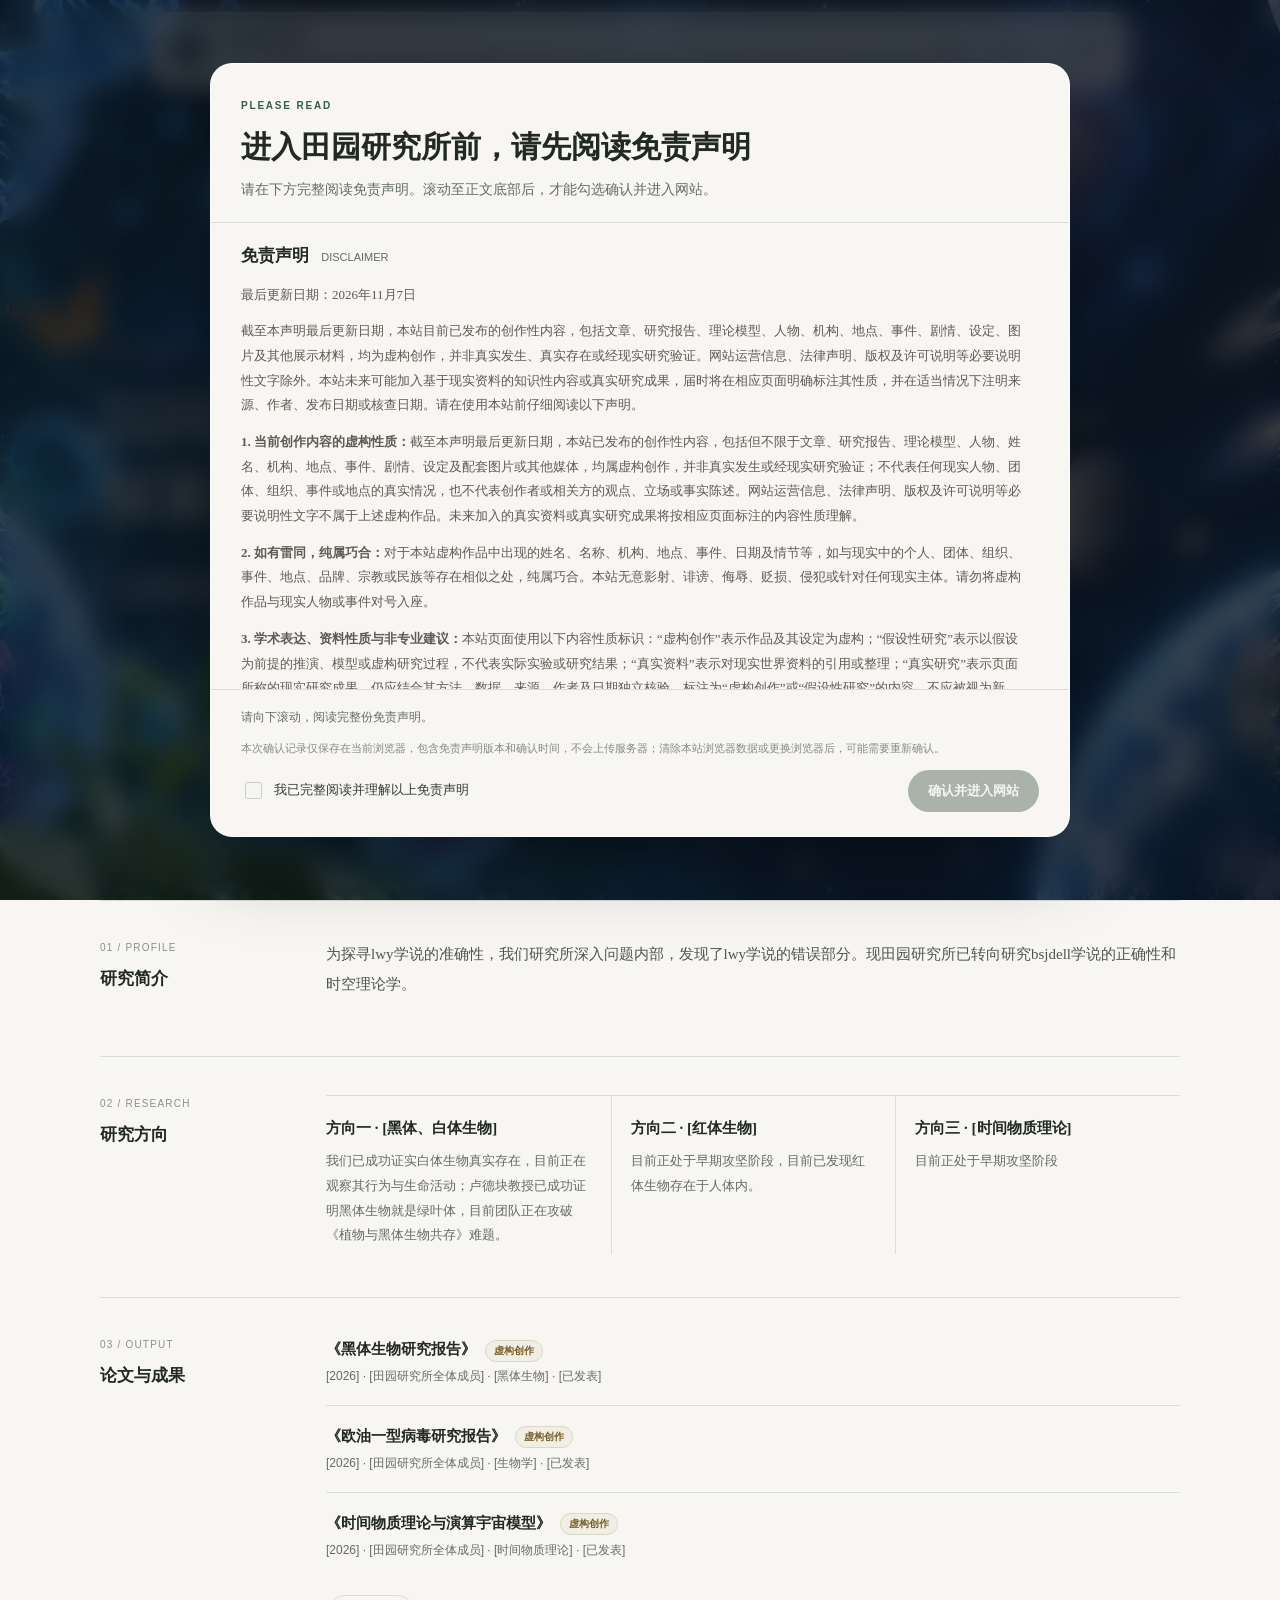
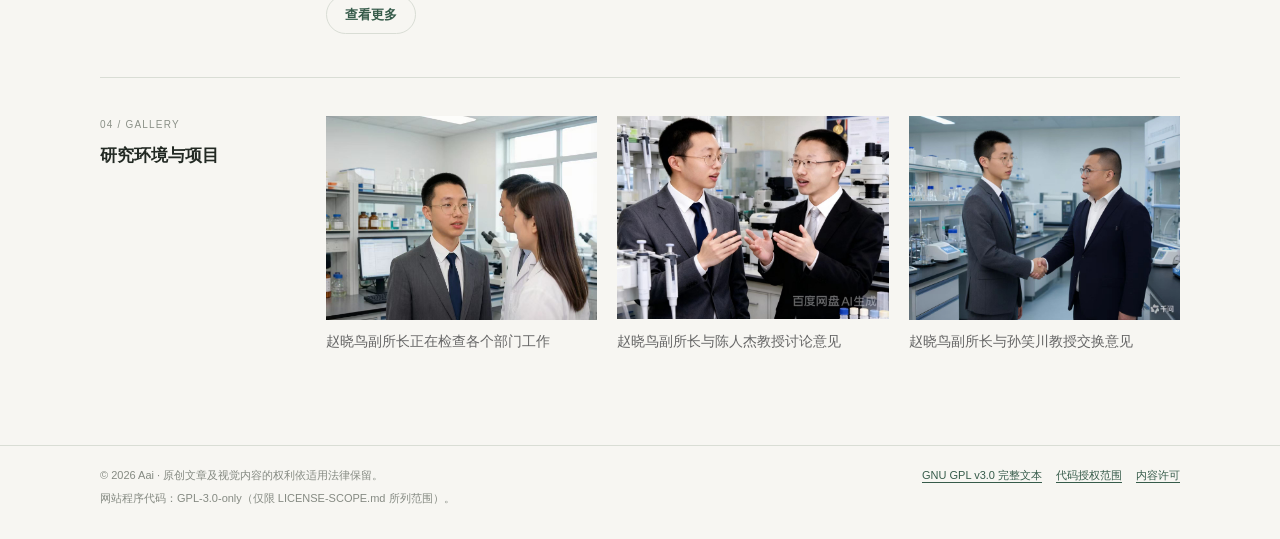
==== commit 6ad6de57: "Refactor site content and licensing boundaries" ====
--- a/index.html
+++ b/index.html
@@ -1,402 +1,31 @@
+<!-- SPDX-FileCopyrightText: 2026 Aai -->
+<!-- SPDX-License-Identifier: GPL-3.0-only -->
+<!-- See LICENSE and LICENSE-SCOPE.md for the exact project scope. -->
 <!DOCTYPE html>
 <html lang="zh-CN">
 <head>
   <meta charset="UTF-8">
   <meta name="viewport" content="width=device-width, initial-scale=1.0">
-  <meta name="description" content="田园研究所">
-  <title>田园研究所</title>
-  <style>
-    :root {
-      --paper: #f7f6f2;
-      --surface: #fffefa;
-      --ink: #222923;
-      --muted: #656b64;
-      --line: #d9ddd5;
-      --accent: #365b4a;
-      --accent-soft: #e8eee8;
-      --warning-bg: #f1eee5;
-      --warning-line: #c9b98e;
-      --max-width: 1080px;
-    }
-    * { box-sizing: border-box; }
-    html { scroll-behavior: smooth; background: var(--paper); }
-    body {
-      margin: 0;
-      background: var(--paper);
-      color: var(--ink);
-      font-family: Georgia, "Noto Serif SC", "Songti SC", SimSun, serif;
-      line-height: 1.75;
-      -webkit-font-smoothing: antialiased;
-    }
-    a { color: inherit; text-underline-offset: 4px; }
-    a:hover { color: var(--accent); }
-    .wrap { width: min(var(--max-width), calc(100% - 48px)); margin: 0 auto; }
-    .site-header { border-bottom: 1px solid var(--line); }
-    .masthead {
-      display: flex; align-items: center; justify-content: space-between;
-      gap: 24px; padding: 25px 0 20px;
-    }
-    .brand { display: flex; flex-direction: row; align-items: center; gap: 10px; text-decoration: none; }
-    .brand-icon { display: block; width: 44px; height: 44px; flex: 0 0 auto; object-fit: contain; }
-    .brand-copy { display: flex; flex-direction: column; gap: 1px; }
-    .brand strong { font-size: 17px; font-weight: 600; letter-spacing: .02em; }
-    .brand span, .eyebrow, .nav, .meta, .section-index, .footer-note {
-      font-family: Arial, "Microsoft YaHei", sans-serif;
-    }
-    .brand span { color: var(--muted); font-size: 11px; letter-spacing: .14em; text-transform: uppercase; }
-    .nav { display: flex; flex-wrap: wrap; gap: 22px; font-size: 13px; }
-    .nav a { color: var(--muted); text-decoration: none; }
-    .nav a:hover { color: var(--accent); }
-    .hero {
-      display: grid; grid-template-columns: minmax(0, 1.7fr) minmax(220px, .8fr);
-      gap: 52px; align-items: end; padding: 76px 0 64px;
-    }
-    .eyebrow { margin: 0 0 16px; color: var(--accent); font-size: 11px; letter-spacing: .16em; text-transform: uppercase; }
-    h1 { max-width: 700px; margin: 0; font-size: clamp(36px, 5.4vw, 60px); font-weight: 500; line-height: 1.28; letter-spacing: -.035em; }
-    .hero-intro { max-width: 690px; margin: 23px 0 0; color: var(--muted); font-size: 16px; line-height: 2; }
-    .hero-aside { border-left: 2px solid var(--accent); padding: 5px 0 5px 20px; color: var(--muted); font-size: 13px; }
-    .hero-aside p { margin: 0 0 9px; }
-    .hero-aside p:last-child { margin-bottom: 0; }
-    .hero-aside strong { color: var(--ink); font-weight: 600; }
-    .section { display: grid; grid-template-columns: 190px minmax(0, 1fr); gap: 36px; padding: 38px 0 43px; border-top: 1px solid var(--line); }
-    .section-heading { margin: 0; font-size: 17px; font-weight: 600; }
-    .section-index { display: block; margin-bottom: 7px; color: #8b9188; font-size: 10px; letter-spacing: .12em; }
-    .section-body { min-width: 0; }
-    .section-body > p:first-child { margin-top: 0; }
-    .prose { margin: 0 0 14px; color: #4f554e; font-size: 15px; line-height: 2; }
-    .topic-list { display: grid; grid-template-columns: repeat(3, minmax(0, 1fr)); border-top: 1px solid var(--line); }
-    .topic { padding: 19px 18px 6px 0; }
-    .topic + .topic { border-left: 1px solid var(--line); padding-left: 19px; }
-    .topic h3 { margin: 0 0 8px; font-size: 15px; font-weight: 600; }
-    .topic p { margin: 0; color: var(--muted); font-size: 13px; line-height: 1.9; }
-    .paper-list { margin: 0; padding: 0; list-style: none; }
-    .paper-list li { display: block; padding: 17px 0; border-top: 1px solid var(--line); }
-    .paper-list li:first-child { padding-top: 0; border-top: 0; }
-    .paper-year { color: var(--accent); font-family: Arial, sans-serif; font-size: 12px; padding-top: 3px; }
-    .paper-title { margin: 0 0 4px; font-size: 15px; font-weight: 600; }
-    .paper-title a { color: var(--ink); text-decoration: none; text-underline-offset: 4px; overflow-wrap: anywhere; }
-    .paper-title a:hover { color: var(--accent); text-decoration: underline; }
-    .paper-nature { display:inline-flex; vertical-align:middle; margin-left:9px; padding:2px 8px; border:1px solid #ded6c4; border-radius:999px; background:#f1eee5; color:#765d28; font:600 10px/1.6 Arial,"Microsoft YaHei",sans-serif; white-space:nowrap; }
-    .paper-nature--reference, .paper-nature--research { border-color:#c8d7c8; background:var(--accent-soft); color:var(--accent); }
-
-    .paper-detail { margin: 0; color: var(--muted); font-family: Arial, "Microsoft YaHei", sans-serif; font-size: 12px; line-height: 1.8; white-space: pre-wrap; overflow-wrap: anywhere; }
-    .paper-empty { color: var(--muted); font-size: 13px; line-height: 1.9; }
-    .paper-actions { display: flex; justify-content: flex-start; margin-top: 16px; }
-    .paper-more { border: 1px solid var(--line); border-radius: 999px; padding: 9px 18px; background: transparent; color: var(--accent); font: 600 13px/1.5 Arial, "Microsoft YaHei", sans-serif; cursor: pointer; transition: background .18s ease, border-color .18s ease; }
-    .paper-more:hover { background: var(--accent-soft); border-color: #b9c8b9; }
-    .paper-modal[hidden] { display: none !important; }
-    .paper-modal { position: fixed; inset: 0; z-index: 2500; display: grid; place-items: center; padding: 22px; }
-    .paper-modal__backdrop { position: absolute; inset: 0; background: rgba(12,20,29,.72); -webkit-backdrop-filter: blur(6px); backdrop-filter: blur(6px); }
-    .paper-modal__panel { position: relative; z-index: 1; display: flex; flex-direction: column; width: min(780px,100%); max-height: min(82vh,780px); max-height: min(82svh,780px); overflow: hidden; border: 1px solid rgba(255,255,255,.65); border-radius: 20px; background: var(--paper); box-shadow: 0 24px 80px rgba(0,0,0,.3); }
-    .paper-modal__header { display: flex; flex: 0 0 auto; align-items: center; justify-content: space-between; gap: 16px; padding: 21px 25px 17px; border-bottom: 1px solid var(--line); }
-    .paper-modal__eyebrow { margin: 0 0 3px; color: var(--accent); font: 600 10px/1.5 Arial, sans-serif; letter-spacing: .14em; }
-    .paper-modal__header h2 { margin: 0; color: var(--ink); font-size: 20px; font-weight: 600; }
-    .paper-modal__close { flex: 0 0 auto; border: 1px solid var(--line); border-radius: 999px; padding: 7px 13px; background: transparent; color: var(--ink); font: 13px/1.5 Arial, "Microsoft YaHei", sans-serif; cursor: pointer; }
-    .paper-modal__close:hover { background: var(--accent-soft); }
-    .paper-modal__scroll { overflow-y: auto; min-height: 0; padding: 21px 25px 25px; overscroll-behavior: contain; }
-    @media (max-width: 600px) {
-      .paper-modal { padding: 10px; }
-      .paper-modal__panel { max-height: 90vh; max-height: 90svh; border-radius: 16px; }
-      .paper-modal__header { padding: 17px 18px 14px; }
-      .paper-modal__header h2 { font-size: 18px; }
-      .paper-modal__scroll { padding: 17px 18px 20px; }
-    }
-    .resource-links { display: flex; flex-wrap: wrap; gap: 10px 23px; margin: 0; padding: 0; list-style: none; }
-    .resource-links a { color: var(--accent); font-size: 14px; }
-    .contact-line { margin: 0; color: var(--muted); font-size: 14px; }
-    .disclaimer {
-      margin: 14px 0 0; padding: 24px 26px 26px;
-      background: var(--warning-bg); border-left: 3px solid var(--warning-line);
-    }
-    .disclaimer h2 { margin: 0 0 10px; font-size: 16px; font-weight: 600; }
-    .disclaimer .english { margin-left: 8px; color: var(--muted); font-family: Arial, sans-serif; font-size: 11px; font-weight: 400; }
-    .disclaimer p { margin: 0; color: #5d5b53; font-size: 13px; line-height: 1.95; }
-    .disclaimer .placeholder { margin-top: 10px; color: #797466; font-size: 12px; }
-    .site-footer { margin-top: 48px; padding: 20px 0 30px; border-top: 1px solid var(--line); }
-    .footer-inner { display: flex; justify-content: space-between; gap: 20px; color: #858a82; }
-    .footer-note { margin: 0; font-size: 11px; line-height: 1.8; }
-    @media (max-width: 760px) {
-      .wrap { width: min(100% - 36px, var(--max-width)); }
-      .masthead { align-items: flex-start; flex-direction: column; gap: 15px; }
-      .nav { gap: 15px; }
-      .hero { grid-template-columns: 1fr; gap: 26px; padding: 54px 0 44px; }
-      .hero-aside { max-width: 420px; }
-      .section { grid-template-columns: 1fr; gap: 15px; padding: 29px 0 34px; }
-      .topic-list { grid-template-columns: 1fr; }
-      .topic { padding: 16px 0; }
-      .topic + .topic { border-left: 0; border-top: 1px solid var(--line); padding-left: 0; }
-      .footer-inner { flex-direction: column; gap: 5px; }
-    }
-    @media (max-width: 420px) {
-      .paper-list li { grid-template-columns: 45px minmax(0, 1fr); gap: 11px; }
-      .disclaimer { padding: 19px 17px 21px; }
-      h1 { font-size: 36px; }
-    }
-  /* Image placeholders */
-.image-placeholder { display:flex; align-items:center; justify-content:center; background:#eeede7; border:1px dashed #a9aaa0; color:#666b61; text-align:center; overflow:hidden; }
-.image-placeholder span { padding:1rem; }
-.hero-image { width:100%; aspect-ratio:16/7; margin:2rem 0; }
-.research-image { width:100%; aspect-ratio:4/3; margin-bottom:1rem; }
-.gallery-image { display:block; width:100%; height:auto; object-fit:contain; }
-.gallery { display:grid; grid-template-columns:repeat(3,minmax(0,1fr)); gap:1.25rem; }
-.gallery figure { margin:0; }
-.gallery figcaption { margin-top:.6rem; color:#666; font-size:.9rem; }
-@media (max-width:640px) { .gallery { grid-template-columns:1fr; } .hero-image { aspect-ratio:4/3; } }
-/* Full-width hero image placeholder; text stays above it. */
-.hero { position:relative; isolation:isolate; min-height:calc(100vh - 66px); min-height:calc(100svh - 66px); box-sizing:border-box; align-items:center; padding:64px 0 72px; }
-.hero > div.slogan-image { position:absolute; isolation:auto; z-index:0; inset:0 auto 0 50%; transform:translateX(-50%); width:100vw; height:auto; min-height:100%; margin:0; overflow:hidden; border:0; background:#e9e8df url("images/hero1.png") center / cover no-repeat; }
-.hero > div.slogan-image span { position:absolute; right:24px; bottom:20px; z-index:2; color:#77796f; font-size:11px; letter-spacing:.04em; pointer-events:none; }
-.hero > div:nth-of-type(2) { position:relative; z-index:1; }
-.hero > div:nth-of-type(2) > .eyebrow,
-.hero > div:nth-of-type(2) > h1,
-.hero > div:nth-of-type(2) > .hero-intro,
-.hero > .hero-aside { position:relative; z-index:1; }
-@media (max-width:760px) {
-  .hero { min-height:calc(100vh - 58px); min-height:calc(100svh - 58px); padding:48px 0; align-content:center; }
-  .hero > div.slogan-image span { right:16px; bottom:14px; }
-}
-/* White lettering with a medium black outline over the hero image */
-.hero > div:nth-of-type(2),
-.hero > .hero-aside {
-  background: transparent;
-  border: 0;
-  box-shadow: none;
-}
-.hero > div:nth-of-type(2) > .eyebrow,
-.hero > div:nth-of-type(2) > h1,
-.hero > div:nth-of-type(2) > .hero-intro,
-.hero > .hero-aside,
-.hero > .hero-aside strong {
-  color: #fff;
-  -webkit-text-fill-color: #fff;
-  -webkit-text-stroke: 1.5px #111;
-  paint-order: stroke fill;
-  text-shadow: 0 0 1px rgba(0,0,0,.25);
-}
-.hero > div:nth-of-type(2) > h1 {
-  -webkit-text-stroke: 2px #111;
-  paint-order: stroke fill;
-}
-/* Enlarge all hero text except the main slogan heading */
-.hero > div:nth-of-type(2) > .eyebrow {
-  font-size: 15px;
-  line-height: 1.6;
-}
-.hero > div:nth-of-type(2) > .hero-intro {
-  font-size: 20px;
-  line-height: 1.9;
-  max-width: 760px;
-}
-.hero > .hero-aside {
-  font-size: 17px;
-  line-height: 1.9;
-}
-.hero > .hero-aside strong {
-  font-size: 18px;
-}
-@media (max-width: 760px) {
-  .hero > div:nth-of-type(2) > .eyebrow { font-size: 14px; }
-  .hero > div:nth-of-type(2) > .hero-intro { font-size: 18px; }
-  .hero > .hero-aside { font-size: 16px; }
-  .hero > .hero-aside strong { font-size: 17px; }
-}/* Dark blue label behind the institute introduction */
-.hero > div:nth-of-type(2) > .hero-intro {
-  display: table;
-  width: fit-content;
-  max-width: 100%;
-  padding: 12px 18px;
-  background: #17324d;
-  color: #fff;
-  -webkit-text-fill-color: #fff;
-  -webkit-text-stroke: 0;
-  text-shadow: none;
-  border-left: 4px solid #8ba8c4;
-  border-radius: 4px;
-  box-sizing: border-box;
-}
-@media (max-width: 760px) {
-  .hero > div:nth-of-type(2) > .hero-intro {
-    padding: 11px 14px;
-  }
-}/* Always-floating acrylic navigation */
-.site-header {
-  position:fixed;
-  top:12px;
-  left:0;
-  right:0;
-  z-index:1000;
-  width:100%;
-  border:0;
-  background:transparent;
-  box-shadow:none;
-  pointer-events:none;
-}
-.site-header .masthead {
-  width:min(980px, calc(100% - 32px));
-  max-width:980px;
-  margin:0 auto;
-  display:flex;
-  align-items:center;
-  justify-content:space-between;
-  gap:24px;
-  padding:12px 18px 12px 16px;
-  border:1px solid rgba(255,255,255,.52);
-  border-radius:22px;
-  background:rgba(248,249,246,.72);
-  -webkit-backdrop-filter:blur(18px) saturate(1.35);
-  backdrop-filter:blur(18px) saturate(1.35);
-  box-shadow:0 8px 28px rgba(20,30,24,.13), inset 0 1px 0 rgba(255,255,255,.55);
-  box-sizing:border-box;
-  pointer-events:auto;
-  animation:acrylic-dock .3s cubic-bezier(.2,.7,.2,1) both;
-  transition:background .2s ease, box-shadow .2s ease;
-}
-.site-header .masthead:hover {
-  background:rgba(250,250,248,.84);
-  box-shadow:0 10px 32px rgba(20,30,24,.16), inset 0 1px 0 rgba(255,255,255,.7);
-}
-.site-header .brand { flex-shrink:0; }
-.site-header .nav { align-items:center; gap:20px; }
-.site-header .brand strong,
-.site-header .brand span,
-.site-header .nav a { color:var(--ink); text-shadow:none; }
-@keyframes acrylic-dock {
-  from { transform:translateY(-8px) scale(.98); opacity:.78; }
-  to { transform:translateY(0) scale(1); opacity:1; }
-}
-@media (prefers-reduced-motion: reduce) {
-  .site-header .masthead { transition:none !important; animation:none !important; }
-}
-/* Leave room below the always-floating header and keep it responsive */
-.hero {
-  min-height:100vh;
-  min-height:100svh;
-  padding-top:132px;
-}
-@media (max-width:760px) {
-  .site-header { top:8px; }
-  .site-header .masthead {
-    width:calc(100% - 24px);
-    max-width:980px;
-    padding:11px 14px 11px 14px;
-    gap:11px 16px;
-    border-radius:19px;
-    flex-direction:row;
-    flex-wrap:wrap;
-    align-items:center;
-  }
-  .site-header .brand-icon { width:38px; height:38px; }
-  .site-header .brand strong { font-size:16px; }
-  .site-header .brand span { font-size:9px; letter-spacing:.08em; }
-  .site-header .nav { gap:13px; font-size:12px; }
-  .hero { min-height:100vh; min-height:100svh; padding-top:150px; }
-}
-@media (max-width:420px) {
-  .site-header .masthead { padding:10px 12px 10px 12px; gap:9px 11px; }
-  .site-header .brand span { display:none; }
-  .site-header .nav { gap:11px; font-size:11px; }
-  .hero { min-height:100vh; min-height:100svh; padding-top:136px; }
-}
-/* Offset anchor destinations so the fixed acrylic header never covers them */
-html {
-  scroll-padding-top: 118px;
-  scroll-padding-block-start: 118px;
-}
-.section[id], #disclaimer {
-  scroll-margin-top: 118px;
-  scroll-margin-block-start: 118px;
-}
-@media (max-width: 760px) {
-  html {
-    scroll-padding-top: 142px;
-    scroll-padding-block-start: 142px;
-  }
-  .section[id], #disclaimer {
-    scroll-margin-top: 142px;
-    scroll-margin-block-start: 142px;
-  }
-}
-@media (max-width: 420px) {
-  html {
-    scroll-padding-top: 112px;
-    scroll-padding-block-start: 112px;
-  }
-  .section[id], #disclaimer {
-    scroll-margin-top: 112px;
-    scroll-margin-block-start: 112px;
-  }
-}/* Required first-visit disclaimer reading gate */
-body.disclaimer-gate-active { overflow:hidden; }
-#site-content[inert] { user-select:none; }
-.disclaimer-gate {
-  position:fixed; inset:0; z-index:10000; display:grid; place-items:center;
-  padding:22px; background:rgba(12,20,29,.76);
-  -webkit-backdrop-filter:blur(12px); backdrop-filter:blur(12px);
-}
-.disclaimer-gate__panel {
-  width:min(860px,100%); max-height:calc(100vh - 44px); max-height:calc(100svh - 44px);
-  display:flex; flex-direction:column; overflow:hidden; border-radius:22px;
-  background:#f7f6f2; color:#222923; border:1px solid rgba(255,255,255,.65);
-  box-shadow:0 24px 80px rgba(0,0,0,.34);
-}
-.disclaimer-gate__header { flex:0 0 auto; padding:26px 30px 20px; }
-.disclaimer-gate__eyebrow { color:#365b4a; font:600 10px/1.5 Arial,sans-serif; letter-spacing:.18em; }
-.disclaimer-gate__header h1 { max-width:none; margin:7px 0 8px; color:#222923; font-size:clamp(22px,3vw,30px); line-height:1.45; letter-spacing:0; font-weight:600; }
-.disclaimer-gate__header p { margin:0; color:#656b64; font-size:14px; line-height:1.8; }
-.disclaimer-gate__scroll { flex:1 1 auto; min-height:120px; max-height:52vh; overflow-y:auto; overscroll-behavior:contain; padding:18px 30px; border-top:1px solid #d9ddd5; border-bottom:1px solid #d9ddd5; scrollbar-gutter:stable; }
-.disclaimer-gate__scroll .disclaimer { margin:0; padding:0; background:transparent; border:0; }
-.disclaimer-gate__scroll .disclaimer h2 { margin:0 0 12px; font-size:17px; }
-.disclaimer-gate__scroll .disclaimer p { margin:0 0 12px; font-size:13px; line-height:1.9; overflow-wrap:anywhere; }
-.disclaimer-gate__actions { flex:0 0 auto; display:grid; grid-template-columns:minmax(0,1fr) auto; align-items:center; gap:12px 20px; padding:18px 30px 24px; }
-.disclaimer-gate__status { grid-column:1/-1; margin:0; color:#656b64; font-size:12px; line-height:1.6; }
-.disclaimer-gate__privacy { grid-column:1/-1; margin:0; color:#858a82; font-size:11px; line-height:1.7; }
-.disclaimer-gate__check { display:flex; align-items:center; gap:9px; color:#343a34; font-size:13px; line-height:1.6; }
-.disclaimer-gate__check input { width:17px; height:17px; accent-color:#365b4a; flex:0 0 auto; }
-.disclaimer-gate__button { border:0; border-radius:999px; padding:12px 20px; color:#fff; background:#365b4a; font:600 13px/1.4 Arial,"Microsoft YaHei",sans-serif; cursor:pointer; }
-.disclaimer-gate__button:disabled { color:#f6f6f3; background:#aab2aa; cursor:not-allowed; }
-.disclaimer-gate__button:not(:disabled):hover { background:#274536; }
-@media(max-width:600px) {
-  .disclaimer-gate { padding:10px; }
-  .disclaimer-gate__panel { max-height:calc(100vh - 20px); max-height:calc(100svh - 20px); border-radius:17px; }
-  .disclaimer-gate__header { padding:20px 19px 15px; }
-  .disclaimer-gate__header h1 { font-size:22px; }
-  .disclaimer-gate__header p { font-size:13px; }
-  .disclaimer-gate__scroll { max-height:52vh; padding:15px 19px; }
-  .disclaimer-gate__actions { grid-template-columns:1fr; gap:12px; padding:15px 19px 19px; }
-  .disclaimer-gate__button { width:100%; }
-}</style>
+  <meta name="description" content="田园研究所：以问题为起点，探索知识的边界。">
+  <title>田园研究所｜Research · Reading · Reflection</title>
+  <link rel="stylesheet" href="assets/css/homepage.css">
 </head>
-<body class="disclaimer-gate-active">
+<body class="disclaimer-gate-active" data-copy-root="site-content/">
   <div class="disclaimer-gate" id="disclaimer-gate" role="dialog" aria-modal="true" aria-labelledby="disclaimer-gate-title">
     <div class="disclaimer-gate__panel" role="document">
       <div class="disclaimer-gate__header">
-        <span class="disclaimer-gate__eyebrow">PLEASE READ</span>
-        <h1 id="disclaimer-gate-title">进入田园研究所前，请先阅读免责声明</h1>
-        <p>请在下方完整阅读免责声明。滚动至正文底部后，才能勾选确认并进入网站。</p>
+        <span class="disclaimer-gate__eyebrow" data-copy="gate.eyebrow"></span>
+        <h1 id="disclaimer-gate-title" data-copy="gate.title"></h1>
+        <p data-copy="gate.intro"></p>
       </div>
-      <div class="disclaimer-gate__scroll" id="disclaimer-scroll" tabindex="0" aria-label="免责声明正文">
-        <section class="disclaimer" id="disclaimer" aria-labelledby="disclaimer-title">
-          <h2 id="disclaimer-title">免责声明 <span class="english">DISCLAIMER</span></h2>
-          <p>最后更新日期：【2026年11月6日】</p>
-          <p>截至本声明最后更新日期，本站目前已发布的创作性内容，包括文章、研究报告、理论模型、人物、机构、地点、事件、剧情、设定、图片及其他展示材料，均为虚构创作，并非真实发生、真实存在或经现实研究验证。网站运营信息、法律声明、版权及许可说明等必要说明性文字除外。本站未来可能加入基于现实资料的知识性内容或真实研究成果，届时将在相应页面明确标注其性质，并在适当情况下注明来源、作者、发布日期或核查日期。请在使用本站前仔细阅读以下声明。</p>
-          <p><strong>1. 当前创作内容的虚构性质：</strong>截至本声明最后更新日期，本站已发布的创作性内容，包括但不限于文章、研究报告、理论模型、人物、姓名、机构、地点、事件、剧情、设定及配套图片或其他媒体，均属虚构创作，并非真实发生或经现实研究验证；不代表任何现实人物、团体、组织、事件或地点的真实情况，也不代表创作者或相关方的观点、立场或事实陈述。网站运营信息、法律声明、版权及许可说明等必要说明性文字不属于上述虚构作品。未来加入的真实资料或真实研究成果将按相应页面标注的内容性质理解。</p>
-          <p><strong>2. 如有雷同，纯属巧合：</strong>对于本站虚构作品中出现的姓名、名称、机构、地点、事件、日期及情节等，如与现实中的个人、团体、组织、事件、地点、品牌、宗教或民族等存在相似之处，纯属巧合。本站无意影射、诽谤、侮辱、贬损、侵犯或针对任何现实主体。请勿将虚构作品与现实人物或事件对号入座。</p>
-          <p><strong>3. 学术表达、资料性质与非专业建议：</strong>本站页面使用以下内容性质标识：“虚构创作”表示作品及其设定为虚构；“假设性研究”表示以假设为前提的推演、模型或虚构研究过程，不代表实际实验或研究结果；“真实资料”表示对现实世界资料的引用或整理；“真实研究”表示页面所称的现实研究成果，仍应结合其方法、数据、来源、作者及日期独立核验。标注为“虚构创作”或“假设性研究”的内容，不应被视为新闻、事实报道、历史记录、证据材料、真实科研成果或法律、医疗、投资、心理、教育等专业建议。虚构作品中使用“论文”“研究报告”“实验”“教授”“已发表”“纪实”等表达，仅属于作品设定或艺术表现，不代表真实学术发表、同行评审、科研机构认证或实验验证。未来标注为“真实资料”或“真实研究”的页面，应结合其列明的来源、作者、发布日期或核查日期自行核验；此类内容亦不构成专业建议，不能代替专业人士意见。任何人均不应仅依据虚构或未经独立核验的内容作出重要决策。在适用法律允许的范围内，本站不对仅因依赖此类内容而产生的损失承担责任。</p>
-          <p><strong>4. 读者责任：</strong>访问者应留意各页面对内容性质的标注，不应将虚构或假设性内容误认为现实事实、真实研究或正式学术成果，也不应脱离语境传播、引用或改编而造成误导。本站不鼓励、不支持任何基于虚构内容对现实主体进行骚扰、攻击或侵权的行为。</p>
-          <p><strong>5. 侵权处理：</strong>若任何个人或组织认为本站内容侵犯其合法权益，请通过邮箱（lsy@abletach.de5.net）与本站联系，并提供权属证明、具体链接及情况说明。本站将在核实后及时采取删除、修改、断开链接等合理措施。</p>
-          <p><strong>6. 用户生成内容：</strong>如本站未来开放用户投稿、评论或其他用户发布功能，用户应确保其发布内容不侵犯他人合法权益，不发布诽谤、虚假信息或违法内容。本站将根据适用法律及实际情况处理相关通知。</p>
-          <p><strong>7. 外部链接：</strong>本站可能包含指向外部网站的链接，仅为方便访问。本站不对第三方网站的内容、安全性或合法性负责，也不代表本站认可其内容。</p>
-          <p><strong>8. 版权声明：</strong>“Aai”为创作者本人使用的公开笔名及公开署名，并非独立法人或组织。本站原创程序代码的许可范围以仓库中的 LICENSE-SCOPE.md 为准，其中明确列出的原创程序代码采用 GNU GPL-3.0；该许可不自动延伸至文章正文、研究报告、理论模型、图片、背景素材、品牌标识或第三方素材。由创作者本人原创并依法享有权利的文章、研究材料及视觉作品等，除另有单独授权或适用法律另有规定外，未经许可不得擅自复制、转载、改编、传播或用于商业用途。第三方素材依其各自许可及权利状态处理。引用本站内容请注明来源。</p>
-          <p><strong>9. 声明修改：</strong>本站可根据实际情况更新本免责声明，并在本页面公布修订版本及更新日期。对于重大变更，本站将在合理范围内作出提示。声明的适用与效力仍以适用法律为准。</p>
-          <p><strong>10. 法律适用与争议解决：</strong>本声明适用中华人民共和国法律（不包括香港特别行政区、澳门特别行政区和台湾地区法律）。因本站或本声明产生的争议，双方应先尽量友好协商；协商不成的，按照适用法律向有管辖权的人民法院提起诉讼。</p>
-          <p><strong>11. 不可排除或限制的法定责任：</strong>本免责声明不意图排除或限制适用法律规定不得排除或限制的责任，也不意图减损访问者依法享有且不得放弃的权利或救济。如本声明任何条款与适用法律中的强制性规定相冲突，应以该等强制性规定为准；相关条款仅在法律允许的范围内适用。</p>
-        </section>
+      <div class="disclaimer-gate__scroll" id="disclaimer-scroll" tabindex="0" data-copy-aria-label="gate.disclaimerAria">
+        <section class="disclaimer" id="disclaimer" aria-labelledby="disclaimer-title"><div id="disclaimer-copy"></div></section>
       </div>
       <div class="disclaimer-gate__actions">
-        <p class="disclaimer-gate__status" id="disclaimer-status" aria-live="polite">请向下滚动，阅读完整份免责声明。</p>
-        <p class="disclaimer-gate__privacy">本次确认记录仅保存在当前浏览器，包含免责声明版本和确认时间，不会上传服务器；清除本站浏览器数据或更换浏览器后，可能需要重新确认。</p>
-        <label class="disclaimer-gate__check"><input type="checkbox" id="disclaimer-confirm" disabled> 我已完整阅读并理解以上免责声明</label>
-        <button class="disclaimer-gate__button" id="disclaimer-enter" type="button" disabled>确认并进入网站</button>
+        <p class="disclaimer-gate__status" id="disclaimer-status" aria-live="polite" data-copy="gate.status"></p>
+        <p class="disclaimer-gate__privacy" data-copy="gate.privacy"></p>
+        <label class="disclaimer-gate__check"><input type="checkbox" id="disclaimer-confirm" disabled><span data-copy="gate.confirm"></span></label>
+        <button class="disclaimer-gate__button" id="disclaimer-enter" type="button" disabled data-copy="gate.enter"></button>
       </div>
     </div>
   </div>
@@ -404,71 +33,71 @@
   <div id="site-content" inert>
     <header class="site-header">
       <div class="wrap masthead">
-        <a class="brand" href="#top" aria-label="返回主页">
+        <a class="brand" href="#top" data-copy-aria-label="home.brandHomeAria">
           <img class="brand-icon" src="images/Icon1.png" alt="">
           <div class="brand-copy">
-            <strong>田园研究所</strong>
-            <span>Academic Profile & Research Notes</span>
+            <strong data-copy="home.brandName"></strong>
+            <span data-copy="home.brandSubtitle"></span>
           </div>
         </a>
-        <nav class="nav" aria-label="主导航">
-          <a href="#about">简介</a>
-          <a href="#research">研究方向</a>
-          <a href="#publications">学术成果</a>
+        <nav class="nav" data-copy-aria-label="home.navAria">
+          <a href="#about" data-copy="home.navAbout"></a>
+          <a href="#research" data-copy="home.navResearch"></a>
+          <a href="#publications" data-copy="home.navPublications"></a>
         </nav>
       </div>
     </header>
 
     <main id="top" class="wrap">
       <section class="hero" aria-labelledby="page-title">
-        <div class="slogan-image" role="img" aria-label="生命与宇宙的奇幻交响"></div>
+        <div class="slogan-image" role="img" data-copy-aria-label="home.heroBackgroundAlt"></div>
         <div>
-          <p class="eyebrow">Research · Reading · Reflection</p>
-          <h1 id="page-title">以问题为起点，<br>探索知识的边界。</h1>
-          <p class="hero-intro">这里是田园研究所，一座为天体学、生物学、时空理论学而生的研究所。</p>
+          <p class="eyebrow" data-copy="home.heroEyebrow"></p>
+          <h1 id="page-title"><span data-copy="home.heroTitleLine1"></span><br><span data-copy="home.heroTitleLine2"></span></h1>
+          <p class="hero-intro" data-copy="home.heroIntro"></p>
         </div>
-        <aside class="hero-aside" aria-label="基本信息">
-          <p><strong>研究领域</strong><br>[天体学、生物学、时空理论学]</p>
-          <p><strong>所属机构</strong><br>[曙光大学]</p>
-          <p><strong>页面更新</strong><br>[2026 年 10 月]</p>
+        <aside class="hero-aside" data-copy-aria-label="home.basicInfoAria">
+          <p><strong data-copy="home.fieldLabel"></strong><br><span data-copy="home.fieldValue"></span></p>
+          <p><strong data-copy="home.institutionLabel"></strong><br><span data-copy="home.institutionValue"></span></p>
+          <p><strong data-copy="home.updatedLabel"></strong><br><span data-copy="home.updatedValue"></span></p>
         </aside>
       </section>
 
       <section id="about" class="section">
-        <div><span class="section-index">01 / PROFILE</span><h2 class="section-heading">研究简介</h2></div>
-        <div class="section-body"><p class="prose">为探寻lwy学说的准确性，我们研究所深入问题内部，发现了lwy学说的错误部分。现田园研究所已转向研究bsjdell学说的正确性和时空理论学。</p></div>
+        <div><span class="section-index" data-copy="home.profileIndex"></span><h2 class="section-heading" data-copy="home.profileTitle"></h2></div>
+        <div class="section-body"><p class="prose" data-copy="home.profileText"></p></div>
       </section>
 
       <section id="research" class="section">
-        <div><span class="section-index">02 / RESEARCH</span><h2 class="section-heading">研究方向</h2></div>
+        <div><span class="section-index" data-copy="home.researchIndex"></span><h2 class="section-heading" data-copy="home.researchTitle"></h2></div>
         <div class="section-body">
           <div class="topic-list">
-            <article class="topic"><h3>方向一 · [黑体、白体生物]</h3><p>我们已成功证实白体生物真实存在，目前正在观察其行为与生命活动；卢德块教授已成功证明黑体生物就是绿叶体，目前团队正在攻破《植物与黑体生物共存》难题。</p></article>
-            <article class="topic"><h3>方向二 · [红体生物]</h3><p>目前正处于早期攻坚阶段，目前已发现红体生物存在于人体内。</p></article>
-            <article class="topic"><h3>方向三 · [时间物质理论]</h3><p>目前正处于早期攻坚阶段</p></article>
+            <article class="topic"><h3 data-copy="home.topicOneTitle"></h3><p data-copy="home.topicOneText"></p></article>
+            <article class="topic"><h3 data-copy="home.topicTwoTitle"></h3><p data-copy="home.topicTwoText"></p></article>
+            <article class="topic"><h3 data-copy="home.topicThreeTitle"></h3><p data-copy="home.topicThreeText"></p></article>
           </div>
         </div>
       </section>
 
       <section id="publications" class="section">
-        <div><span class="section-index">03 / OUTPUT</span><h2 class="section-heading">论文与成果</h2></div>
+        <div><span class="section-index" data-copy="home.outputIndex"></span><h2 class="section-heading" data-copy="home.outputTitle"></h2></div>
         <div class="section-body">
           <ul class="paper-list" id="paper-list" aria-live="polite">
-            <li class="paper-empty">正在读取论文与成果……</li>
+            <li class="paper-empty" data-copy="home.paperLoading"></li>
           </ul>
           <div class="paper-actions">
-            <button class="paper-more" type="button" id="papers-more">查看更多</button>
+            <button class="paper-more" type="button" id="papers-more" data-copy="home.papersMore"></button>
           </div>
         </div>
       </section>
 
       <section id="gallery" class="section">
-        <div><span class="section-index">04 / GALLERY</span><h2 class="section-heading">研究环境与项目</h2></div>
+        <div><span class="section-index" data-copy="home.galleryIndex"></span><h2 class="section-heading" data-copy="home.galleryTitle"></h2></div>
         <div class="section-body">
           <div class="gallery">
-            <figure><img class="gallery-image" src="images/research-director-reviewing-departments.jpg" alt="赵晓鸟副所长正在检查各个部门工作" loading="lazy"><figcaption>赵晓鸟副所长正在检查各个部门工作</figcaption></figure>
-            <figure><img class="gallery-image" src="images/researchers-discussing-ideas.jpg" alt="赵晓鸟副所长与陈人杰教授讨论意见" loading="lazy"><figcaption>赵晓鸟副所长与陈人杰教授讨论意见</figcaption></figure>
-            <figure><img class="gallery-image" src="images/professors-exchanging-views.jpg" alt="赵晓鸟副所长与孙笑川教授交换意见" loading="lazy"><figcaption>赵晓鸟副所长与孙笑川教授交换意见</figcaption></figure>
+            <figure><img class="gallery-image" src="images/research-director-reviewing-departments.jpg" alt="" data-copy-alt="home.galleryImageOneAlt" loading="lazy"><figcaption data-copy="home.galleryImageOneCaption"></figcaption></figure>
+            <figure><img class="gallery-image" src="images/researchers-discussing-ideas.jpg" alt="" data-copy-alt="home.galleryImageTwoAlt" loading="lazy"><figcaption data-copy="home.galleryImageTwoCaption"></figcaption></figure>
+            <figure><img class="gallery-image" src="images/professors-exchanging-views.jpg" alt="" data-copy-alt="home.galleryImageThreeAlt" loading="lazy"><figcaption data-copy="home.galleryImageThreeCaption"></figcaption></figure>
           </div>
         </div>
       </section>
@@ -480,14 +109,14 @@
       <section class="paper-modal__panel" role="dialog" aria-modal="true" aria-labelledby="papers-modal-title" tabindex="-1">
         <header class="paper-modal__header">
           <div>
-            <p class="paper-modal__eyebrow">PAPERS AND ACHIEVEMENTS</p>
-            <h2 id="papers-modal-title">全部论文与成果</h2>
+            <p class="paper-modal__eyebrow" data-copy="home.papersModalEyebrow"></p>
+            <h2 id="papers-modal-title" data-copy="home.papersModalTitle"></h2>
           </div>
-          <button class="paper-modal__close" type="button" id="papers-close">关闭</button>
+          <button class="paper-modal__close" type="button" id="papers-close" data-copy="home.papersClose"></button>
         </header>
         <div class="paper-modal__scroll">
           <ul class="paper-list" id="paper-list-all" aria-live="polite">
-            <li class="paper-empty">正在读取论文与成果……</li>
+            <li class="paper-empty" data-copy="home.paperLoading"></li>
           </ul>
         </div>
       </section>
@@ -495,273 +124,11 @@
 
     <footer class="site-footer">
       <div class="wrap footer-inner">
-        <p class="footer-note">© 2026 Aai · 田园研究所 · 保留所有适用权利</p>
-        <p class="footer-note">学术交流 · 独立观点</p>
+        <div class="footer-copy"><p class="footer-note" data-copy="footer.content"></p><p class="footer-note" data-copy="footer.code"></p></div>
+        <nav class="footer-license-links" data-copy-aria-label="footer.linksAria"><a href="LICENSE" data-copy="footer.gpl"></a><a href="LICENSE-SCOPE.md" data-copy="footer.scope"></a><a href="CONTENT-LICENSE.md" data-copy="footer.contentLicense"></a></nav>
       </div>
     </footer>
   </div>
-
-  <script>
-  (function () {
-    const gate = document.getElementById('disclaimer-gate');
-    const site = document.getElementById('site-content');
-    const readingArea = document.getElementById('disclaimer-scroll');
-    const confirmation = document.getElementById('disclaimer-confirm');
-    const enterButton = document.getElementById('disclaimer-enter');
-    const status = document.getElementById('disclaimer-status');
-    if (!gate || !site || !readingArea || !confirmation || !enterButton || !status) return;
-    // Update this version whenever the disclaimer wording changes, so visitors are prompted again.
-    const DISCLAIMER_VERSION = '2026-11-06';
-    const ACK_STORAGE_KEY = 'tianyuan-disclaimer-acknowledgment';
-
-    function unlockSite() {
-      gate.remove();
-      site.removeAttribute('inert');
-      document.body.classList.remove('disclaimer-gate-active');
-    }
-
-    try {
-      const savedAcknowledgment = JSON.parse(localStorage.getItem(ACK_STORAGE_KEY) || 'null');
-      if (savedAcknowledgment && savedAcknowledgment.version === DISCLAIMER_VERSION) {
-        unlockSite();
-        return;
-      }
-    } catch (_) {}
-
-    let reachedEnd = false;
-    function updateProgress() {
-      const atEnd = readingArea.scrollTop + readingArea.clientHeight >= readingArea.scrollHeight - 4;
-      if (atEnd && !reachedEnd) {
-        reachedEnd = true;
-        confirmation.disabled = false;
-        status.textContent = '已滚动至正文底部。请勾选确认框后继续。';
-      }
-      enterButton.disabled = !(reachedEnd && confirmation.checked);
-    }
-    readingArea.addEventListener('scroll', updateProgress, { passive: true });
-    window.addEventListener('resize', updateProgress);
-    confirmation.addEventListener('change', function () {
-      enterButton.disabled = !(reachedEnd && confirmation.checked);
-      status.textContent = confirmation.checked ? '确认完成，可以进入网站。' : '请确认已完整阅读免责声明。';
-    });
-    enterButton.addEventListener('click', function () {
-      if (!reachedEnd || !confirmation.checked) return;
-      try {
-        localStorage.setItem(ACK_STORAGE_KEY, JSON.stringify({
-          version: DISCLAIMER_VERSION,
-          acceptedAt: new Date().toISOString()
-        }));
-      } catch (_) {}
-      unlockSite();
-      const heading = document.getElementById('page-title');
-      if (heading) { heading.setAttribute('tabindex', '-1'); heading.focus({ preventScroll: true }); }
-    });
-    updateProgress();
-  })();
-  </script>
-  <!-- PAPERS_DATA_START -->
-<script type="application/json" id="papers-data">[{"file":"《时间物质理论与演算宇宙模型》.html","description":"[2026] · [田园研究所全体成员] · [时间物质理论] · [已发表]","contentNature":"fictional"},{"file":"《欧油一型病毒研究报告》.html","description":"[2026] · [田园研究所全体成员] · [生物学] · [已发表]","contentNature":"fictional"},{"file":"《黑体生物研究报告》.html","description":"[2026] · [田园研究所全体成员] · [黑体生物] · [已发表]","contentNature":"fictional"}]</script>
-<!-- PAPERS_DATA_END -->
-  <script>
-  (function () {
-    const mainList = document.getElementById('paper-list');
-    const allList = document.getElementById('paper-list-all');
-    const moreButton = document.getElementById('papers-more');
-    const modal = document.getElementById('papers-modal');
-    const closeButton = document.getElementById('papers-close');
-    if (!mainList || !allList || !moreButton || !modal || !closeButton) return;
-
-    const directoryUrl = new URL('Papers%20and%20Achievements/', document.baseURI);
-    const collator = new Intl.Collator('zh-CN', { numeric: true, sensitivity: 'base' });
-    const CONTENT_NATURE_LABELS = {
-      fictional: '虚构创作',
-      hypothetical: '假设性研究',
-      reference: '真实资料',
-      research: '真实研究'
-    };
-    function normalizeContentNature(value) {
-      return Object.prototype.hasOwnProperty.call(CONTENT_NATURE_LABELS, value)
-        ? value
-        : 'fictional';
-    }
-
-
-    function isHtmlFilename(value) {
-      return typeof value === 'string' &&
-        value.length > 5 &&
-        !/[\\/]/.test(value) &&
-        value !== '.' && value !== '..' &&
-        /\.html$/i.test(value) &&
-        value.toLowerCase() !== 'index.html';
-    }
-
-    async function discoverFromDirectoryListing() {
-      try {
-        const response = await fetch(directoryUrl.href, { cache: 'no-store' });
-        if (!response.ok) return null;
-        const contentType = response.headers.get('content-type') || '';
-        if (!contentType.includes('text/html')) return null;
-        const markup = await response.text();
-        const doc = new DOMParser().parseFromString(markup, 'text/html');
-        const filenames = [];
-        for (const anchor of doc.querySelectorAll('a[href]')) {
-          try {
-            const url = new URL(anchor.getAttribute('href'), directoryUrl);
-            const parentPath = url.pathname.slice(0, url.pathname.lastIndexOf('/') + 1);
-            if (url.origin !== directoryUrl.origin || parentPath !== directoryUrl.pathname) continue;
-            const filename = decodeURIComponent(url.pathname.split('/').pop());
-            if (isHtmlFilename(filename)) filenames.push(filename);
-          } catch (_) {}
-        }
-        const unique = [...new Set(filenames)].sort(collator.compare);
-        return unique.length ? unique : null;
-      } catch (_) {
-        return null;
-      }
-    }
-
-    async function readManifest() {
-      try {
-        const response = await fetch(new URL('papers.json', directoryUrl).href, { cache: 'no-store' });
-        if (!response.ok) return [];
-        const data = await response.json();
-        const rawEntries = Array.isArray(data) ? data : (Array.isArray(data.files) ? data.files : []);
-        return rawEntries.map(item => {
-          const filename = typeof item === 'string' ? item : (item && (item.file || item.html));
-          if (!isHtmlFilename(filename)) return null;
-          return {
-            filename,
-            contentNature: normalizeContentNature(item && typeof item === 'object' ? item.contentNature : 'fictional')
-          };
-        }).filter(Boolean).sort((a, b) => collator.compare(a.filename, b.filename));
-      } catch (_) {
-        return [];
-      }
-    }
-
-    async function loadEntry(entry) {
-      const filename = typeof entry === 'string' ? entry : entry.filename;
-      const contentNature = normalizeContentNature(
-        entry && typeof entry === 'object' ? entry.contentNature : 'fictional'
-      );
-      const htmlUrl = new URL(encodeURIComponent(filename), directoryUrl).href;
-      const txtFilename = filename.replace(/\.html$/i, '.txt');
-      let description = '';
-      try {
-        const response = await fetch(new URL(encodeURIComponent(txtFilename), directoryUrl).href, { cache: 'no-store' });
-        if (response.ok) description = (await response.text()).trim();
-        else description = '未找到对应的 TXT 文件：' + txtFilename;
-      } catch (_) {
-        description = '暂时无法读取对应的 TXT 文件：' + txtFilename;
-      }
-      if (!description) description = '对应的 TXT 文件暂无内容。';
-      return { filename, htmlUrl, description, contentNature };
-    }
-
-    function makeRow(entry) {
-      const li = document.createElement('li');
-      const title = document.createElement('p');
-      title.className = 'paper-title';
-      const link = document.createElement('a');
-      link.href = entry.htmlUrl;
-      link.target = '_blank';
-      link.rel = 'noopener noreferrer';
-      const displayName = entry.filename.replace(/\.html$/i, '');
-      link.textContent = displayName;
-      link.setAttribute('aria-label', '打开论文网页：' + displayName);
-      title.appendChild(link);
-      const nature = document.createElement('span');
-      const contentNature = normalizeContentNature(entry.contentNature);
-      nature.className = 'paper-nature paper-nature--' + contentNature;
-      nature.textContent = CONTENT_NATURE_LABELS[contentNature];
-      title.appendChild(nature);
-
-      const detail = document.createElement('p');
-      detail.className = 'paper-detail';
-      detail.textContent = entry.description;
-      li.append(title, detail);
-      return li;
-    }
-
-    function showEmpty(list) {
-      const li = document.createElement('li');
-      li.className = 'paper-empty';
-      li.textContent = '暂时没有发现论文 HTML 文件。请把 xxx.html 和同名 xxx.txt 放入 Papers and Achievements 文件夹。';
-      list.replaceChildren(li);
-    }
-
-    function renderList(list, entries) {
-      list.replaceChildren();
-      if (!entries.length) {
-        showEmpty(list);
-        return;
-      }
-      for (const entry of entries) list.appendChild(makeRow(entry));
-    }
-
-    function readEmbeddedEntries() {
-      try {
-        const node = document.getElementById('papers-data');
-        const data = JSON.parse(node ? node.textContent : '[]');
-        if (!Array.isArray(data)) return [];
-        return data
-          .filter(item => item && isHtmlFilename(item.file))
-          .map(item => ({
-            filename: item.file,
-            htmlUrl: new URL(encodeURIComponent(item.file), directoryUrl).href,
-            description: typeof item.description === 'string' && item.description.trim()
-              ? item.description
-              : '对应的 TXT 文件暂无内容。',
-            contentNature: normalizeContentNature(item.contentNature)
-          }));
-      } catch (_) {
-        return [];
-      }
-    }
-
-    async function initializePapers() {
-      // Embedded data works even when the page is opened directly from file://,
-      // where browser security blocks fetch() from reading local JSON/TXT files.
-      const embeddedEntries = readEmbeddedEntries();
-      if (embeddedEntries.length) {
-        renderList(mainList, embeddedEntries.slice(0, 3));
-        renderList(allList, embeddedEntries);
-        return;
-      }
-
-      // Prefer the manifest because it carries content-nature metadata.
-      // Directory listing is only a fallback for older deployments without a manifest.
-      const manifestEntries = await readManifest();
-      const entries = manifestEntries.length
-        ? await Promise.all(manifestEntries.map(loadEntry))
-        : await Promise.all((await discoverFromDirectoryListing() || []).map(loadEntry));
-      renderList(mainList, entries.slice(0, 3));
-      renderList(allList, entries);
-    }
-
-    let previousOverflow = '';
-    function openModal() {
-      previousOverflow = document.body.style.overflow;
-      document.body.style.overflow = 'hidden';
-      modal.hidden = false;
-      closeButton.focus();
-    }
-    function closeModal() {
-      modal.hidden = true;
-      document.body.style.overflow = previousOverflow;
-      moreButton.focus();
-    }
-    moreButton.addEventListener('click', openModal);
-    closeButton.addEventListener('click', closeModal);
-    modal.addEventListener('click', function (event) {
-      if (event.target.matches('[data-close-papers]')) closeModal();
-    });
-    document.addEventListener('keydown', function (event) {
-      if (event.key === 'Escape' && !modal.hidden) closeModal();
-    });
-
-    initializePapers();
-  })();
-  </script>
+  <script src="assets/js/article-page.js" defer></script>
 </body>
 </html>
--- a/assets/css/homepage.css
+++ b/assets/css/homepage.css
@@ -0,0 +1,368 @@
+/* SPDX-FileCopyrightText: 2026 Aai
+ * SPDX-License-Identifier: GPL-3.0-only
+ * See LICENSE and LICENSE-SCOPE.md for the exact project scope.
+ */
+
+:root {
+      --paper: #f7f6f2;
+      --surface: #fffefa;
+      --ink: #222923;
+      --muted: #656b64;
+      --line: #d9ddd5;
+      --accent: #365b4a;
+      --accent-soft: #e8eee8;
+      --warning-bg: #f1eee5;
+      --warning-line: #c9b98e;
+      --max-width: 1080px;
+    }
+    * { box-sizing: border-box; }
+    html { scroll-behavior: smooth; background: var(--paper); }
+    body {
+      margin: 0;
+      background: var(--paper);
+      color: var(--ink);
+      font-family: Georgia, "Noto Serif SC", "Songti SC", SimSun, serif;
+      line-height: 1.75;
+      -webkit-font-smoothing: antialiased;
+    }
+    a { color: inherit; text-underline-offset: 4px; }
+    a:hover { color: var(--accent); }
+    .wrap { width: min(var(--max-width), calc(100% - 48px)); margin: 0 auto; }
+    .site-header { border-bottom: 1px solid var(--line); }
+    .masthead {
+      display: flex; align-items: center; justify-content: space-between;
+      gap: 24px; padding: 25px 0 20px;
+    }
+    .brand { display: flex; flex-direction: row; align-items: center; gap: 10px; text-decoration: none; }
+    .brand-icon { display: block; width: 44px; height: 44px; flex: 0 0 auto; object-fit: contain; }
+    .brand-copy { display: flex; flex-direction: column; gap: 1px; }
+    .brand strong { font-size: 17px; font-weight: 600; letter-spacing: .02em; }
+    .brand span, .eyebrow, .nav, .meta, .section-index, .footer-note {
+      font-family: Arial, "Microsoft YaHei", sans-serif;
+    }
+    .brand span { color: var(--muted); font-size: 11px; letter-spacing: .14em; text-transform: uppercase; }
+    .nav { display: flex; flex-wrap: wrap; gap: 22px; font-size: 13px; }
+    .nav a { color: var(--muted); text-decoration: none; }
+    .nav a:hover { color: var(--accent); }
+    .hero {
+      display: grid; grid-template-columns: minmax(0, 1.7fr) minmax(220px, .8fr);
+      gap: 52px; align-items: end; padding: 76px 0 64px;
+    }
+    .eyebrow { margin: 0 0 16px; color: var(--accent); font-size: 11px; letter-spacing: .16em; text-transform: uppercase; }
+    h1 { max-width: 700px; margin: 0; font-size: clamp(36px, 5.4vw, 60px); font-weight: 500; line-height: 1.28; letter-spacing: -.035em; }
+    .hero-intro { max-width: 690px; margin: 23px 0 0; color: var(--muted); font-size: 16px; line-height: 2; }
+    .hero-aside { border-left: 2px solid var(--accent); padding: 5px 0 5px 20px; color: var(--muted); font-size: 13px; }
+    .hero-aside p { margin: 0 0 9px; }
+    .hero-aside p:last-child { margin-bottom: 0; }
+    .hero-aside strong { color: var(--ink); font-weight: 600; }
+    .section { display: grid; grid-template-columns: 190px minmax(0, 1fr); gap: 36px; padding: 38px 0 43px; border-top: 1px solid var(--line); }
+    .section-heading { margin: 0; font-size: 17px; font-weight: 600; }
+    .section-index { display: block; margin-bottom: 7px; color: #8b9188; font-size: 10px; letter-spacing: .12em; }
+    .section-body { min-width: 0; }
+    .section-body > p:first-child { margin-top: 0; }
+    .prose { margin: 0 0 14px; color: #4f554e; font-size: 15px; line-height: 2; }
+    .topic-list { display: grid; grid-template-columns: repeat(3, minmax(0, 1fr)); border-top: 1px solid var(--line); }
+    .topic { padding: 19px 18px 6px 0; }
+    .topic + .topic { border-left: 1px solid var(--line); padding-left: 19px; }
+    .topic h3 { margin: 0 0 8px; font-size: 15px; font-weight: 600; }
+    .topic p { margin: 0; color: var(--muted); font-size: 13px; line-height: 1.9; }
+    .paper-list { margin: 0; padding: 0; list-style: none; }
+    .paper-list li { display: block; padding: 17px 0; border-top: 1px solid var(--line); }
+    .paper-list li:first-child { padding-top: 0; border-top: 0; }
+    .paper-year { color: var(--accent); font-family: Arial, sans-serif; font-size: 12px; padding-top: 3px; }
+    .paper-title { margin: 0 0 4px; font-size: 15px; font-weight: 600; }
+    .paper-title a { color: var(--ink); text-decoration: none; text-underline-offset: 4px; overflow-wrap: anywhere; }
+    .paper-title a:hover { color: var(--accent); text-decoration: underline; }
+    .paper-nature { display:inline-flex; vertical-align:middle; margin-left:9px; padding:2px 8px; border:1px solid #ded6c4; border-radius:999px; background:#f1eee5; color:#765d28; font:600 10px/1.6 Arial,"Microsoft YaHei",sans-serif; white-space:nowrap; }
+    .paper-nature--reference, .paper-nature--research { border-color:#c8d7c8; background:var(--accent-soft); color:var(--accent); }
+
+    .paper-detail { margin: 0; color: var(--muted); font-family: Arial, "Microsoft YaHei", sans-serif; font-size: 12px; line-height: 1.8; white-space: pre-wrap; overflow-wrap: anywhere; }
+    .paper-empty { color: var(--muted); font-size: 13px; line-height: 1.9; }
+    .paper-actions { display: flex; justify-content: flex-start; margin-top: 16px; }
+    .paper-more { border: 1px solid var(--line); border-radius: 999px; padding: 9px 18px; background: transparent; color: var(--accent); font: 600 13px/1.5 Arial, "Microsoft YaHei", sans-serif; cursor: pointer; transition: background .18s ease, border-color .18s ease; }
+    .paper-more:hover { background: var(--accent-soft); border-color: #b9c8b9; }
+    .paper-modal[hidden] { display: none !important; }
+    .paper-modal { position: fixed; inset: 0; z-index: 2500; display: grid; place-items: center; padding: 22px; }
+    .paper-modal__backdrop { position: absolute; inset: 0; background: rgba(12,20,29,.72); -webkit-backdrop-filter: blur(6px); backdrop-filter: blur(6px); }
+    .paper-modal__panel { position: relative; z-index: 1; display: flex; flex-direction: column; width: min(780px,100%); max-height: min(82vh,780px); max-height: min(82svh,780px); overflow: hidden; border: 1px solid rgba(255,255,255,.65); border-radius: 20px; background: var(--paper); box-shadow: 0 24px 80px rgba(0,0,0,.3); }
+    .paper-modal__header { display: flex; flex: 0 0 auto; align-items: center; justify-content: space-between; gap: 16px; padding: 21px 25px 17px; border-bottom: 1px solid var(--line); }
+    .paper-modal__eyebrow { margin: 0 0 3px; color: var(--accent); font: 600 10px/1.5 Arial, sans-serif; letter-spacing: .14em; }
+    .paper-modal__header h2 { margin: 0; color: var(--ink); font-size: 20px; font-weight: 600; }
+    .paper-modal__close { flex: 0 0 auto; border: 1px solid var(--line); border-radius: 999px; padding: 7px 13px; background: transparent; color: var(--ink); font: 13px/1.5 Arial, "Microsoft YaHei", sans-serif; cursor: pointer; }
+    .paper-modal__close:hover { background: var(--accent-soft); }
+    .paper-modal__scroll { overflow-y: auto; min-height: 0; padding: 21px 25px 25px; overscroll-behavior: contain; }
+    @media (max-width: 600px) {
+      .paper-modal { padding: 10px; }
+      .paper-modal__panel { max-height: 90vh; max-height: 90svh; border-radius: 16px; }
+      .paper-modal__header { padding: 17px 18px 14px; }
+      .paper-modal__header h2 { font-size: 18px; }
+      .paper-modal__scroll { padding: 17px 18px 20px; }
+    }
+    .resource-links { display: flex; flex-wrap: wrap; gap: 10px 23px; margin: 0; padding: 0; list-style: none; }
+    .resource-links a { color: var(--accent); font-size: 14px; }
+    .contact-line { margin: 0; color: var(--muted); font-size: 14px; }
+    .disclaimer {
+      margin: 14px 0 0; padding: 24px 26px 26px;
+      background: var(--warning-bg); border-left: 3px solid var(--warning-line);
+    }
+    .disclaimer h2 { margin: 0 0 10px; font-size: 16px; font-weight: 600; }
+    .disclaimer .english { margin-left: 8px; color: var(--muted); font-family: Arial, sans-serif; font-size: 11px; font-weight: 400; }
+    .disclaimer p { margin: 0; color: #5d5b53; font-size: 13px; line-height: 1.95; }
+    .disclaimer .placeholder { margin-top: 10px; color: #797466; font-size: 12px; }
+    .site-footer { margin-top: 48px; padding: 20px 0 30px; border-top: 1px solid var(--line); }
+    .footer-inner { display: flex; align-items: flex-start; justify-content: space-between; flex-wrap: wrap; gap: 10px 20px; color: #858a82; }
+    .footer-copy { display: grid; gap: 3px; }
+    .footer-license-links { display: flex; flex-wrap: wrap; gap: 8px 14px; font: 11px/1.8 Arial, "Microsoft YaHei", sans-serif; }
+    .footer-license-links a { color: var(--accent); text-underline-offset: 3px; }
+    .footer-license-links a:hover { color: var(--ink); }
+    .footer-note { margin: 0; font-size: 11px; line-height: 1.8; }
+    @media (max-width: 760px) {
+      .wrap { width: min(100% - 36px, var(--max-width)); }
+      .masthead { align-items: flex-start; flex-direction: column; gap: 15px; }
+      .nav { gap: 15px; }
+      .hero { grid-template-columns: 1fr; gap: 26px; padding: 54px 0 44px; }
+      .hero-aside { max-width: 420px; }
+      .section { grid-template-columns: 1fr; gap: 15px; padding: 29px 0 34px; }
+      .topic-list { grid-template-columns: 1fr; }
+      .topic { padding: 16px 0; }
+      .topic + .topic { border-left: 0; border-top: 1px solid var(--line); padding-left: 0; }
+      .footer-inner { flex-direction: column; gap: 5px; }
+    }
+    @media (max-width: 420px) {
+      .paper-list li { grid-template-columns: 45px minmax(0, 1fr); gap: 11px; }
+      .disclaimer { padding: 19px 17px 21px; }
+      h1 { font-size: 36px; }
+    }
+  /* Image placeholders */
+.image-placeholder { display:flex; align-items:center; justify-content:center; background:#eeede7; border:1px dashed #a9aaa0; color:#666b61; text-align:center; overflow:hidden; }
+.image-placeholder span { padding:1rem; }
+.hero-image { width:100%; aspect-ratio:16/7; margin:2rem 0; }
+.research-image { width:100%; aspect-ratio:4/3; margin-bottom:1rem; }
+.gallery-image { display:block; width:100%; height:auto; object-fit:contain; }
+.gallery { display:grid; grid-template-columns:repeat(3,minmax(0,1fr)); gap:1.25rem; }
+.gallery figure { margin:0; }
+.gallery figcaption { margin-top:.6rem; color:#666; font-size:.9rem; }
+@media (max-width:640px) { .gallery { grid-template-columns:1fr; } .hero-image { aspect-ratio:4/3; } }
+/* Full-width hero image placeholder; text stays above it. */
+.hero { position:relative; isolation:isolate; min-height:calc(100vh - 66px); min-height:calc(100svh - 66px); box-sizing:border-box; align-items:center; padding:64px 0 72px; }
+.hero > div.slogan-image { position:absolute; isolation:auto; z-index:0; inset:0 auto 0 50%; transform:translateX(-50%); width:100vw; height:auto; min-height:100%; margin:0; overflow:hidden; border:0; background:#e9e8df url("../../images/hero1.png") center / cover no-repeat; }
+.hero > div.slogan-image span { position:absolute; right:24px; bottom:20px; z-index:2; color:#77796f; font-size:11px; letter-spacing:.04em; pointer-events:none; }
+.hero > div:nth-of-type(2) { position:relative; z-index:1; }
+.hero > div:nth-of-type(2) > .eyebrow,
+.hero > div:nth-of-type(2) > h1,
+.hero > div:nth-of-type(2) > .hero-intro,
+.hero > .hero-aside { position:relative; z-index:1; }
+@media (max-width:760px) {
+  .hero { min-height:calc(100vh - 58px); min-height:calc(100svh - 58px); padding:48px 0; align-content:center; }
+  .hero > div.slogan-image span { right:16px; bottom:14px; }
+}
+/* White lettering with a medium black outline over the hero image */
+.hero > div:nth-of-type(2),
+.hero > .hero-aside {
+  background: transparent;
+  border: 0;
+  box-shadow: none;
+}
+.hero > div:nth-of-type(2) > .eyebrow,
+.hero > div:nth-of-type(2) > h1,
+.hero > div:nth-of-type(2) > .hero-intro,
+.hero > .hero-aside,
+.hero > .hero-aside strong {
+  color: #fff;
+  -webkit-text-fill-color: #fff;
+  -webkit-text-stroke: 1.5px #111;
+  paint-order: stroke fill;
+  text-shadow: 0 0 1px rgba(0,0,0,.25);
+}
+.hero > div:nth-of-type(2) > h1 {
+  -webkit-text-stroke: 2px #111;
+  paint-order: stroke fill;
+}
+/* Enlarge all hero text except the main slogan heading */
+.hero > div:nth-of-type(2) > .eyebrow {
+  font-size: 15px;
+  line-height: 1.6;
+}
+.hero > div:nth-of-type(2) > .hero-intro {
+  font-size: 20px;
+  line-height: 1.9;
+  max-width: 760px;
+}
+.hero > .hero-aside {
+  font-size: 17px;
+  line-height: 1.9;
+}
+.hero > .hero-aside strong {
+  font-size: 18px;
+}
+@media (max-width: 760px) {
+  .hero > div:nth-of-type(2) > .eyebrow { font-size: 14px; }
+  .hero > div:nth-of-type(2) > .hero-intro { font-size: 18px; }
+  .hero > .hero-aside { font-size: 16px; }
+  .hero > .hero-aside strong { font-size: 17px; }
+}/* Dark blue label behind the institute introduction */
+.hero > div:nth-of-type(2) > .hero-intro {
+  display: table;
+  width: fit-content;
+  max-width: 100%;
+  padding: 12px 18px;
+  background: #17324d;
+  color: #fff;
+  -webkit-text-fill-color: #fff;
+  -webkit-text-stroke: 0;
+  text-shadow: none;
+  border-left: 4px solid #8ba8c4;
+  border-radius: 4px;
+  box-sizing: border-box;
+}
+@media (max-width: 760px) {
+  .hero > div:nth-of-type(2) > .hero-intro {
+    padding: 11px 14px;
+  }
+}/* Always-floating acrylic navigation */
+.site-header {
+  position:fixed;
+  top:12px;
+  left:0;
+  right:0;
+  z-index:1000;
+  width:100%;
+  border:0;
+  background:transparent;
+  box-shadow:none;
+  pointer-events:none;
+}
+.site-header .masthead {
+  width:min(980px, calc(100% - 32px));
+  max-width:980px;
+  margin:0 auto;
+  display:flex;
+  align-items:center;
+  justify-content:space-between;
+  gap:24px;
+  padding:12px 18px 12px 16px;
+  border:1px solid rgba(255,255,255,.52);
+  border-radius:22px;
+  background:rgba(248,249,246,.72);
+  -webkit-backdrop-filter:blur(18px) saturate(1.35);
+  backdrop-filter:blur(18px) saturate(1.35);
+  box-shadow:0 8px 28px rgba(20,30,24,.13), inset 0 1px 0 rgba(255,255,255,.55);
+  box-sizing:border-box;
+  pointer-events:auto;
+  animation:acrylic-dock .3s cubic-bezier(.2,.7,.2,1) both;
+  transition:background .2s ease, box-shadow .2s ease;
+}
+.site-header .masthead:hover {
+  background:rgba(250,250,248,.84);
+  box-shadow:0 10px 32px rgba(20,30,24,.16), inset 0 1px 0 rgba(255,255,255,.7);
+}
+.site-header .brand { flex-shrink:0; }
+.site-header .nav { align-items:center; gap:20px; }
+.site-header .brand strong,
+.site-header .brand span,
+.site-header .nav a { color:var(--ink); text-shadow:none; }
+@keyframes acrylic-dock {
+  from { transform:translateY(-8px) scale(.98); opacity:.78; }
+  to { transform:translateY(0) scale(1); opacity:1; }
+}
+@media (prefers-reduced-motion: reduce) {
+  .site-header .masthead { transition:none !important; animation:none !important; }
+}
+/* Leave room below the always-floating header and keep it responsive */
+.hero {
+  min-height:100vh;
+  min-height:100svh;
+  padding-top:132px;
+}
+@media (max-width:760px) {
+  .site-header { top:8px; }
+  .site-header .masthead {
+    width:calc(100% - 24px);
+    max-width:980px;
+    padding:11px 14px 11px 14px;
+    gap:11px 16px;
+    border-radius:19px;
+    flex-direction:row;
+    flex-wrap:wrap;
+    align-items:center;
+  }
+  .site-header .brand-icon { width:38px; height:38px; }
+  .site-header .brand strong { font-size:16px; }
+  .site-header .brand span { font-size:9px; letter-spacing:.08em; }
+  .site-header .nav { gap:13px; font-size:12px; }
+  .hero { min-height:100vh; min-height:100svh; padding-top:150px; }
+}
+@media (max-width:420px) {
+  .site-header .masthead { padding:10px 12px 10px 12px; gap:9px 11px; }
+  .site-header .brand span { display:none; }
+  .site-header .nav { gap:11px; font-size:11px; }
+  .hero { min-height:100vh; min-height:100svh; padding-top:136px; }
+}
+/* Offset anchor destinations so the fixed acrylic header never covers them */
+html {
+  scroll-padding-top: 118px;
+  scroll-padding-block-start: 118px;
+}
+.section[id], #disclaimer {
+  scroll-margin-top: 118px;
+  scroll-margin-block-start: 118px;
+}
+@media (max-width: 760px) {
+  html {
+    scroll-padding-top: 142px;
+    scroll-padding-block-start: 142px;
+  }
+  .section[id], #disclaimer {
+    scroll-margin-top: 142px;
+    scroll-margin-block-start: 142px;
+  }
+}
+@media (max-width: 420px) {
+  html {
+    scroll-padding-top: 112px;
+    scroll-padding-block-start: 112px;
+  }
+  .section[id], #disclaimer {
+    scroll-margin-top: 112px;
+    scroll-margin-block-start: 112px;
+  }
+}/* Required first-visit disclaimer reading gate */
+body.disclaimer-gate-active { overflow:hidden; }
+#site-content[inert] { user-select:none; }
+.disclaimer-gate {
+  position:fixed; inset:0; z-index:10000; display:grid; place-items:center;
+  padding:22px; background:rgba(12,20,29,.76);
+  -webkit-backdrop-filter:blur(12px); backdrop-filter:blur(12px);
+}
+.disclaimer-gate__panel {
+  width:min(860px,100%); max-height:calc(100vh - 44px); max-height:calc(100svh - 44px);
+  display:flex; flex-direction:column; overflow:hidden; border-radius:22px;
+  background:#f7f6f2; color:#222923; border:1px solid rgba(255,255,255,.65);
+  box-shadow:0 24px 80px rgba(0,0,0,.34);
+}
+.disclaimer-gate__header { flex:0 0 auto; padding:26px 30px 20px; }
+.disclaimer-gate__eyebrow { color:#365b4a; font:600 10px/1.5 Arial,sans-serif; letter-spacing:.18em; }
+.disclaimer-gate__header h1 { max-width:none; margin:7px 0 8px; color:#222923; font-size:clamp(22px,3vw,30px); line-height:1.45; letter-spacing:0; font-weight:600; }
+.disclaimer-gate__header p { margin:0; color:#656b64; font-size:14px; line-height:1.8; }
+.disclaimer-gate__scroll { flex:1 1 auto; min-height:120px; max-height:52vh; overflow-y:auto; overscroll-behavior:contain; padding:18px 30px; border-top:1px solid #d9ddd5; border-bottom:1px solid #d9ddd5; scrollbar-gutter:stable; }
+.disclaimer-gate__scroll .disclaimer { margin:0; padding:0; background:transparent; border:0; }
+.disclaimer-gate__scroll .disclaimer h2 { margin:0 0 12px; font-size:17px; }
+.disclaimer-gate__scroll .disclaimer p { margin:0 0 12px; font-size:13px; line-height:1.9; overflow-wrap:anywhere; }
+.disclaimer-gate__actions { flex:0 0 auto; display:grid; grid-template-columns:minmax(0,1fr) auto; align-items:center; gap:12px 20px; padding:18px 30px 24px; }
+.disclaimer-gate__status { grid-column:1/-1; margin:0; color:#656b64; font-size:12px; line-height:1.6; }
+.disclaimer-gate__privacy { grid-column:1/-1; margin:0; color:#858a82; font-size:11px; line-height:1.7; }
+.disclaimer-gate__check { display:flex; align-items:center; gap:9px; color:#343a34; font-size:13px; line-height:1.6; }
+.disclaimer-gate__check input { width:17px; height:17px; accent-color:#365b4a; flex:0 0 auto; }
+.disclaimer-gate__button { border:0; border-radius:999px; padding:12px 20px; color:#fff; background:#365b4a; font:600 13px/1.4 Arial,"Microsoft YaHei",sans-serif; cursor:pointer; }
+.disclaimer-gate__button:disabled { color:#f6f6f3; background:#aab2aa; cursor:not-allowed; }
+.disclaimer-gate__button:not(:disabled):hover { background:#274536; }
+@media(max-width:600px) {
+  .disclaimer-gate { padding:10px; }
+  .disclaimer-gate__panel { max-height:calc(100vh - 20px); max-height:calc(100svh - 20px); border-radius:17px; }
+  .disclaimer-gate__header { padding:20px 19px 15px; }
+  .disclaimer-gate__header h1 { font-size:22px; }
+  .disclaimer-gate__header p { font-size:13px; }
+  .disclaimer-gate__scroll { max-height:52vh; padding:15px 19px; }
+  .disclaimer-gate__actions { grid-template-columns:1fr; gap:12px; padding:15px 19px 19px; }
+  .disclaimer-gate__button { width:100%; }
+}
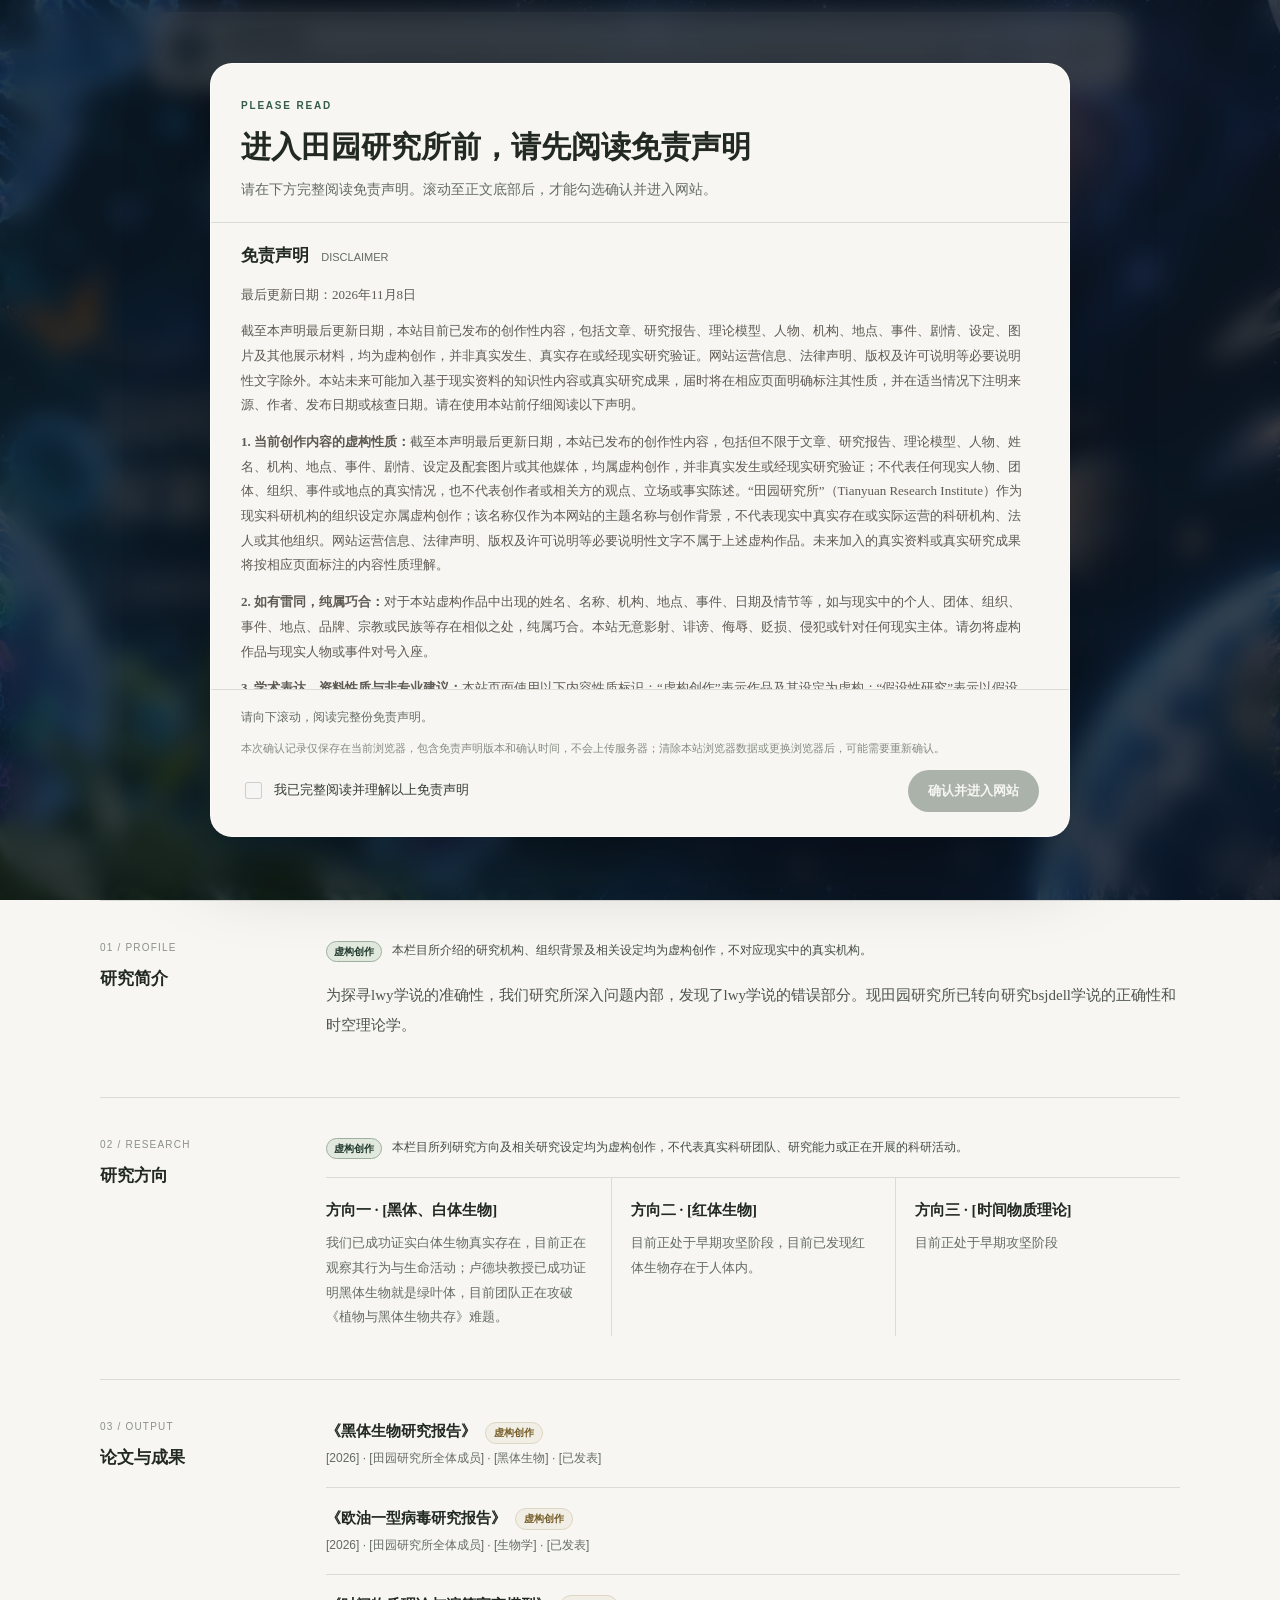
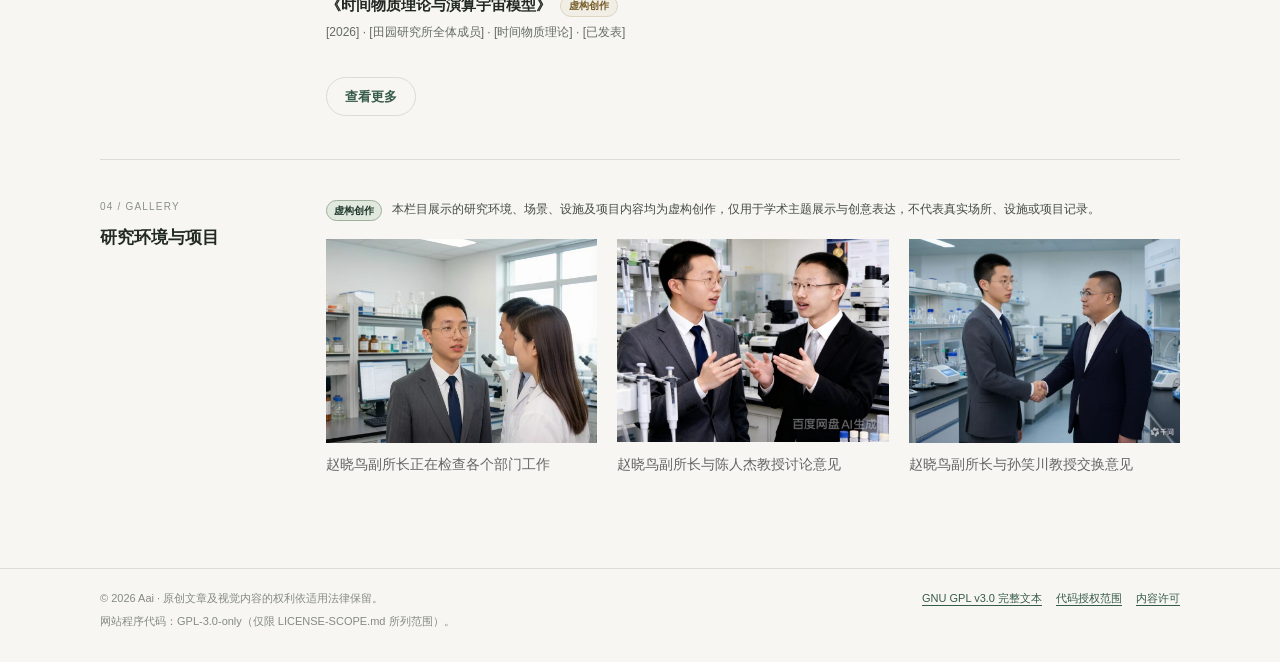
==== commit baae976c: "Clarify fictional content disclosures and versioning" ====
--- a/index.html
+++ b/index.html
@@ -58,19 +58,20 @@
         </div>
         <aside class="hero-aside" data-copy-aria-label="home.basicInfoAria">
           <p><strong data-copy="home.fieldLabel"></strong><br><span data-copy="home.fieldValue"></span></p>
-          <p><strong data-copy="home.institutionLabel"></strong><br><span data-copy="home.institutionValue"></span></p>
+          <p><strong data-copy="home.institutionLabel"></strong><br><span data-copy="home.institutionValue"></span> <span class="fiction-notice__label" data-copy="home.fictionalLabel"></span></p>
           <p><strong data-copy="home.updatedLabel"></strong><br><span data-copy="home.updatedValue"></span></p>
         </aside>
       </section>
 
       <section id="about" class="section">
         <div><span class="section-index" data-copy="home.profileIndex"></span><h2 class="section-heading" data-copy="home.profileTitle"></h2></div>
-        <div class="section-body"><p class="prose" data-copy="home.profileText"></p></div>
+        <div class="section-body"><p class="fiction-notice"><span class="fiction-notice__label" data-copy="home.fictionalLabel"></span><span data-copy="home.profileNatureText"></span></p><p class="prose" data-copy="home.profileText"></p></div>
       </section>
 
       <section id="research" class="section">
         <div><span class="section-index" data-copy="home.researchIndex"></span><h2 class="section-heading" data-copy="home.researchTitle"></h2></div>
         <div class="section-body">
+          <p class="fiction-notice"><span class="fiction-notice__label" data-copy="home.fictionalLabel"></span><span data-copy="home.researchNatureText"></span></p>
           <div class="topic-list">
             <article class="topic"><h3 data-copy="home.topicOneTitle"></h3><p data-copy="home.topicOneText"></p></article>
             <article class="topic"><h3 data-copy="home.topicTwoTitle"></h3><p data-copy="home.topicTwoText"></p></article>
@@ -94,6 +95,7 @@
       <section id="gallery" class="section">
         <div><span class="section-index" data-copy="home.galleryIndex"></span><h2 class="section-heading" data-copy="home.galleryTitle"></h2></div>
         <div class="section-body">
+          <p class="fiction-notice"><span class="fiction-notice__label" data-copy="home.fictionalLabel"></span><span data-copy="home.galleryNatureText"></span></p>
           <div class="gallery">
             <figure><img class="gallery-image" src="images/research-director-reviewing-departments.jpg" alt="" data-copy-alt="home.galleryImageOneAlt" loading="lazy"><figcaption data-copy="home.galleryImageOneCaption"></figcaption></figure>
             <figure><img class="gallery-image" src="images/researchers-discussing-ideas.jpg" alt="" data-copy-alt="home.galleryImageTwoAlt" loading="lazy"><figcaption data-copy="home.galleryImageTwoCaption"></figcaption></figure>
@@ -125,7 +127,7 @@
     <footer class="site-footer">
       <div class="wrap footer-inner">
         <div class="footer-copy"><p class="footer-note" data-copy="footer.content"></p><p class="footer-note" data-copy="footer.code"></p></div>
-        <nav class="footer-license-links" data-copy-aria-label="footer.linksAria"><a href="LICENSE" data-copy="footer.gpl"></a><a href="LICENSE-SCOPE.md" data-copy="footer.scope"></a><a href="CONTENT-LICENSE.md" data-copy="footer.contentLicense"></a></nav>
+        <nav class="footer-license-links" data-copy-aria-label="footer.linksAria"><a href="license.html#gpl" data-copy="footer.gpl"></a><a href="license.html#scope" data-copy="footer.scope"></a><a href="license.html#content" data-copy="footer.contentLicense"></a></nav>
       </div>
     </footer>
   </div>
--- a/assets/css/homepage.css
+++ b/assets/css/homepage.css
@@ -61,6 +61,8 @@
     .section-body { min-width: 0; }
     .section-body > p:first-child { margin-top: 0; }
     .prose { margin: 0 0 14px; color: #4f554e; font-size: 15px; line-height: 2; }
+    .fiction-notice { display:flex; align-items:flex-start; gap:10px; margin:0 0 18px; color:#454c45; font-family:Arial,"Microsoft YaHei",sans-serif; font-size:12px; line-height:1.85; }
+    .fiction-notice__label { display:inline-flex; flex:0 0 auto; align-items:center; margin-top:2px; padding:1px 7px; border:1px solid #9eaf9d; border-radius:999px; background:#e1e9df; color:#20382b; font:700 10px/1.7 Arial,"Microsoft YaHei",sans-serif; white-space:nowrap; }
     .topic-list { display: grid; grid-template-columns: repeat(3, minmax(0, 1fr)); border-top: 1px solid var(--line); }
     .topic { padding: 19px 18px 6px 0; }
     .topic + .topic { border-left: 1px solid var(--line); padding-left: 19px; }
@@ -195,6 +197,19 @@
 .hero > .hero-aside strong {
   font-size: 18px;
 }
+.hero > .hero-aside .fiction-notice__label {
+  border:1px solid #9eaf9d !important;
+  border-radius:999px !important;
+  background:#e1e9df !important;
+  box-shadow:none !important;
+  outline:0 !important;
+  color:#20382b !important;
+  -webkit-text-fill-color:#20382b !important;
+  -webkit-text-stroke:0px transparent !important;
+  paint-order:normal !important;
+  text-shadow:none !important;
+  filter:none !important;
+}
 @media (max-width: 760px) {
   .hero > div:nth-of-type(2) > .eyebrow { font-size: 14px; }
   .hero > div:nth-of-type(2) > .hero-intro { font-size: 18px; }
@@ -366,3 +381,81 @@
   .disclaimer-gate__actions { grid-template-columns:1fr; gap:12px; padding:15px 19px 19px; }
   .disclaimer-gate__button { width:100%; }
 }
+/* Read-only license source viewer */
+.license-page { padding-top: 112px; }
+.license-page__header { max-width: 820px; padding: 18px 0 24px; }
+.license-page__header .eyebrow { margin-bottom: 9px; }
+.license-page__title { margin: 0; font-size: clamp(30px, 4vw, 42px); font-weight: 500; line-height: 1.35; letter-spacing: -.02em; }
+.license-page__intro { max-width: 760px; margin: 17px 0 0; color: var(--muted); font-size: 15px; line-height: 1.9; }
+.license-reader-nav { display: flex; flex-wrap: wrap; gap: 9px 22px; padding: 0 0 24px; font: 13px/1.8 Arial, "Microsoft YaHei", sans-serif; }
+.license-reader-nav a { color: var(--accent); text-underline-offset: 4px; }
+.license-document { padding: 25px 0 30px; border-top: 1px solid var(--line); }
+.license-document__heading { display: flex; align-items: baseline; justify-content: space-between; flex-wrap: wrap; gap: 8px 18px; }
+.license-document__heading h2 { margin: 0; font-size: 19px; font-weight: 600; }
+.license-document__heading a { color: var(--accent); font: 12px/1.8 Arial, "Microsoft YaHei", sans-serif; text-underline-offset: 3px; }
+.license-document__note { margin: 8px 0 12px; color: var(--muted); font: 11px/1.8 Arial, "Microsoft YaHei", sans-serif; }
+.license-source-text { max-height: 72vh; overflow: auto; margin: 0; padding: 18px 20px; border: 1px solid var(--line); border-radius: 5px; background: var(--surface); color: var(--ink); white-space: pre-wrap; overflow-wrap: anywhere; font: 12px/1.8 ui-monospace, SFMono-Regular, Consolas, "Liberation Mono", monospace; tab-size: 4; }
+.license-source-text--error { color: #7b3d32; border-color: #d6b7ae; background: #f7efeb; }
+@media (max-width: 760px) {
+  body[data-page="license"] .site-header .masthead {
+    width: calc(100% - 24px);
+    flex-direction: column;
+    flex-wrap: nowrap;
+    align-items: flex-start;
+    gap: 8px;
+    padding: 10px 14px;
+  }
+  body[data-page="license"] .site-header .nav {
+    width: 100%;
+    display: flex;
+    flex-wrap: wrap;
+    align-items: flex-start;
+    justify-content: flex-start;
+    gap: 6px 14px;
+    font-size: 12px;
+    line-height: 1.6;
+  }
+  .license-page {
+    width: min(100% - 32px, var(--max-width));
+    min-width: 0;
+    padding-top: 132px;
+  }
+  .license-page__header { padding: 10px 0 20px; }
+  .license-page__title { font-size: clamp(27px, 6vw, 34px); line-height: 1.35; overflow-wrap: anywhere; }
+  .license-page__intro { font-size: 14px; line-height: 1.8; }
+  .license-reader-nav { gap: 8px 16px; padding-bottom: 20px; font-size: 12px; }
+  .license-document { min-width: 0; padding: 20px 0 24px; }
+  .license-document__heading { align-items: flex-start; flex-direction: column; gap: 4px; }
+  .license-document__heading h2 { font-size: 17px; }
+  .license-document__note { font-size: 10px; line-height: 1.7; }
+  .license-source-text {
+    width: 100%;
+    min-width: 0;
+    max-height: 62vh;
+    max-height: 62svh;
+    padding: 12px;
+    font-size: 10px;
+    line-height: 1.7;
+    white-space: pre-wrap;
+    overflow-wrap: anywhere;
+    word-break: normal;
+  }
+}
+@media (max-width: 420px) {
+  body[data-page="license"] .site-header .masthead {
+    width: calc(100% - 20px);
+    padding: 9px 12px;
+    gap: 7px;
+  }
+  body[data-page="license"] .site-header .brand-icon { width: 36px; height: 36px; }
+  body[data-page="license"] .site-header .brand span { display: none; }
+  body[data-page="license"] .site-header .nav { gap: 5px 11px; font-size: 11px; }
+  .license-page { width: calc(100% - 32px); padding-top: 126px; }
+  .license-page__header { padding: 8px 0 18px; }
+  .license-page__title { font-size: 27px; }
+  .license-page__intro { font-size: 13px; }
+  .license-reader-nav { gap: 7px 13px; }
+  .license-document { padding: 18px 0 22px; }
+  .license-document__heading h2 { font-size: 16px; }
+  .license-source-text { max-height: 58vh; max-height: 58svh; padding: 11px; font-size: 10px; }
+}
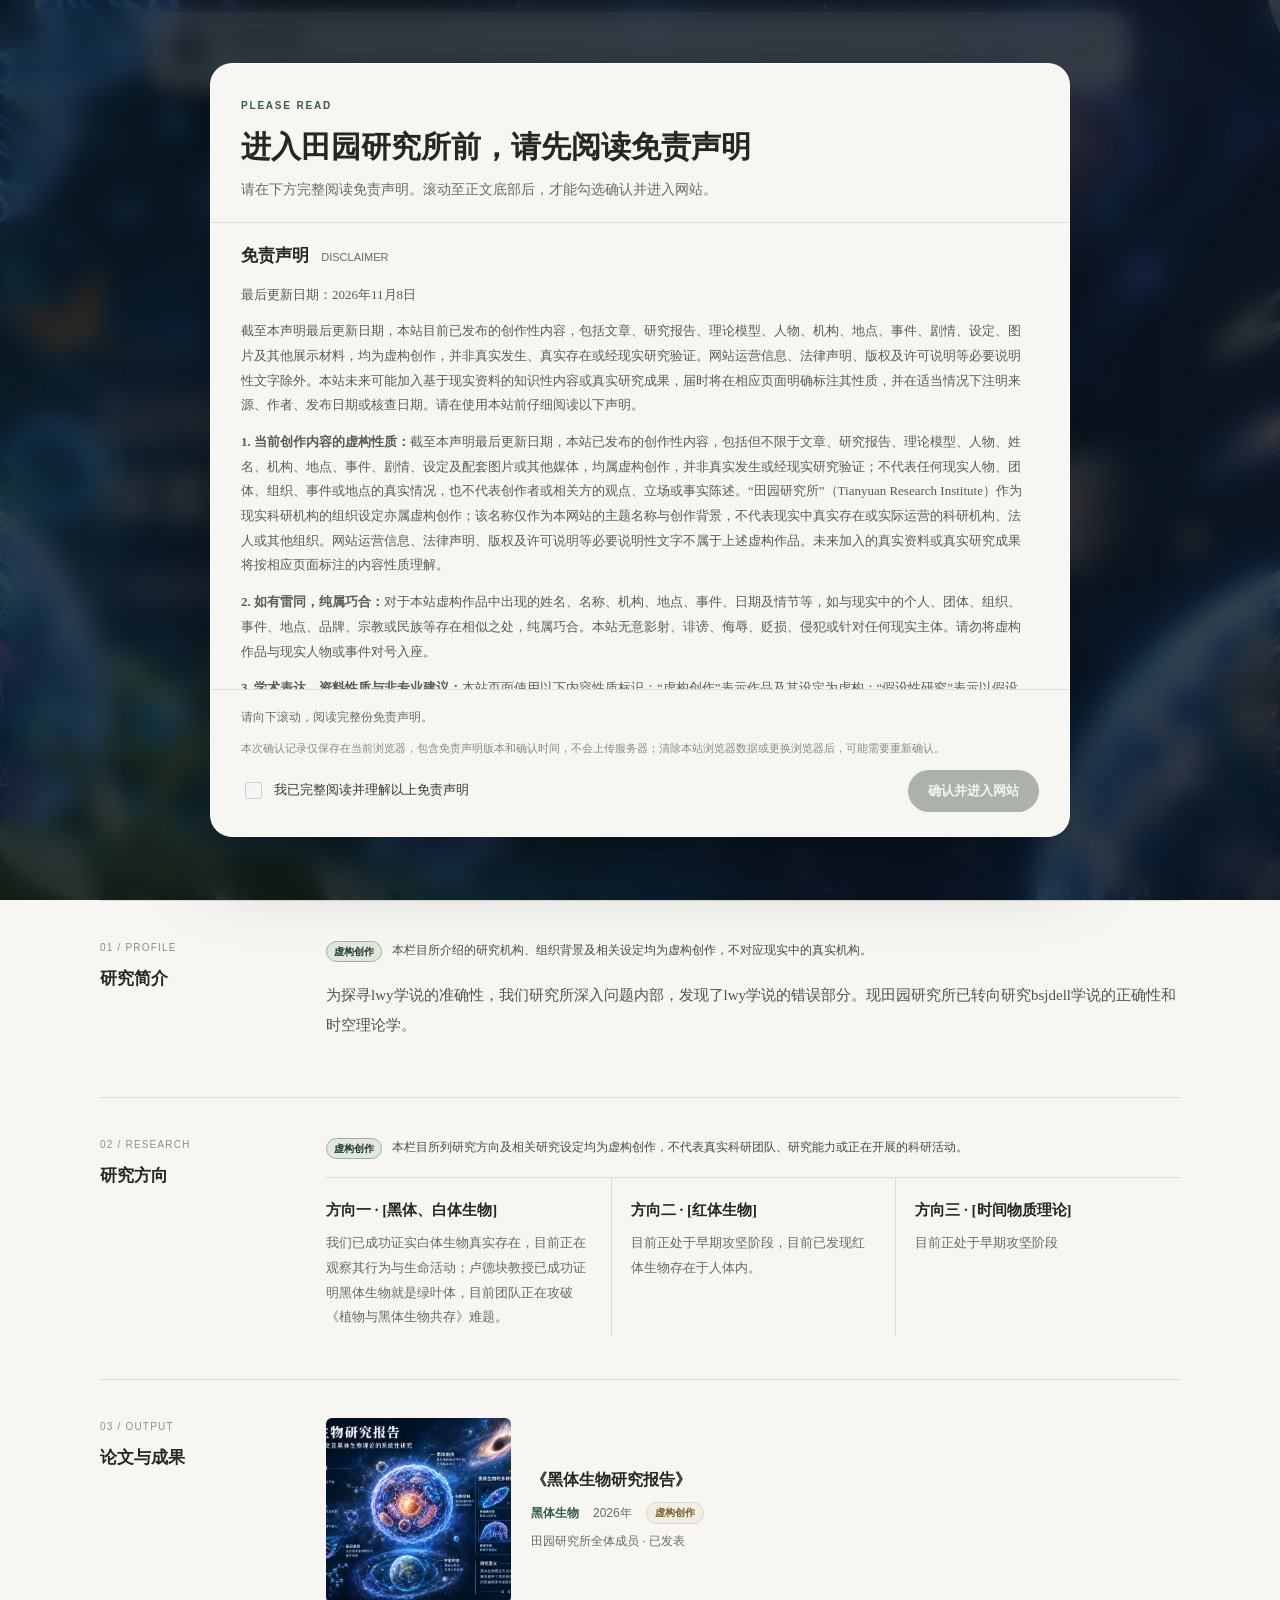
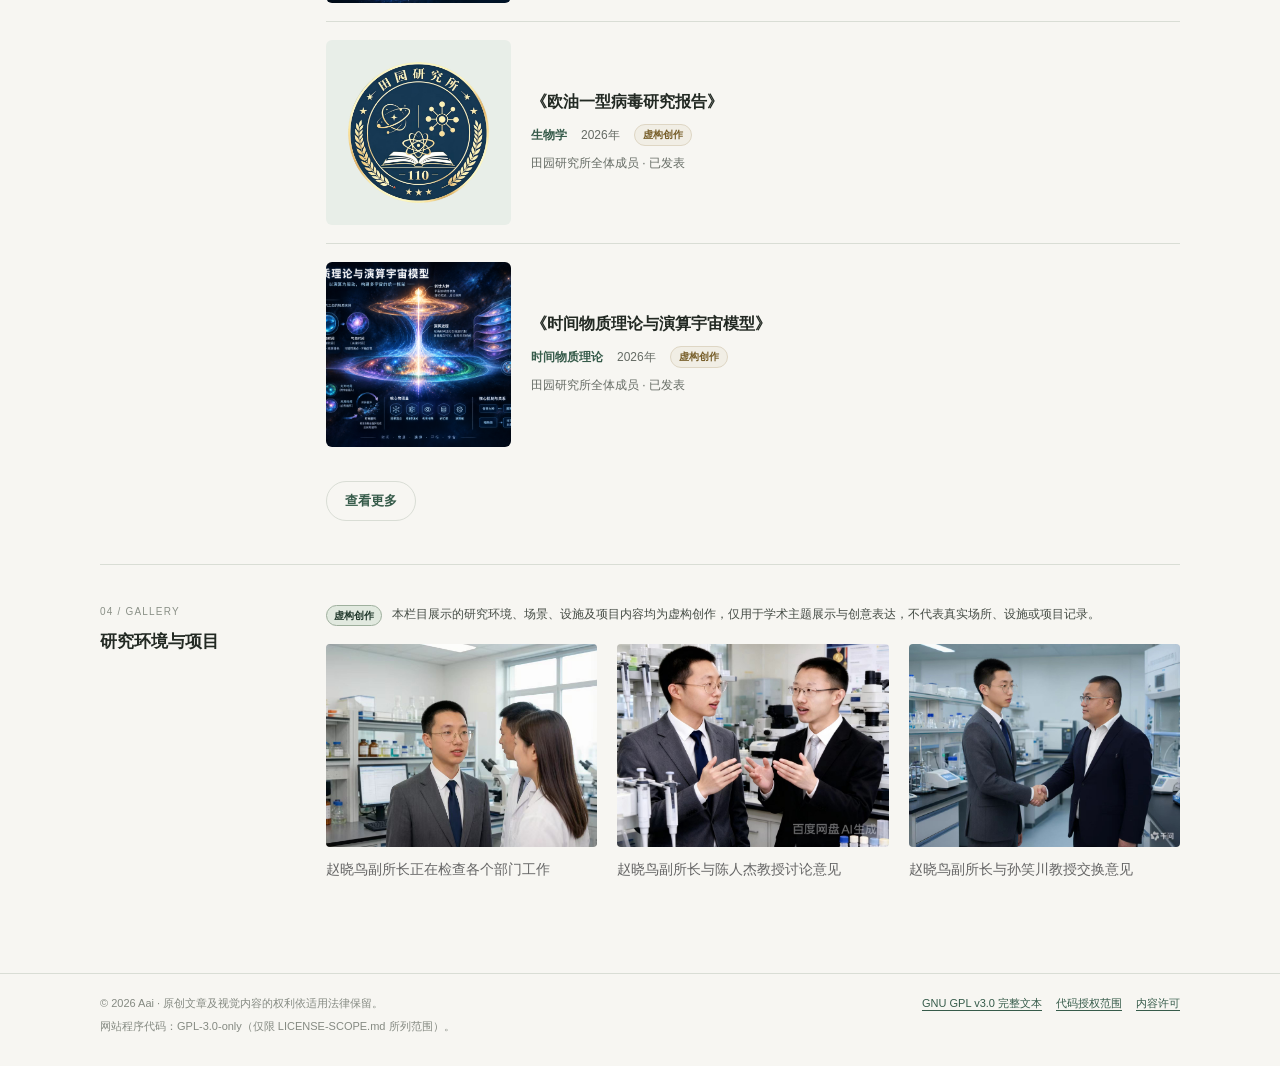
==== commit e42a43f8: "Refresh homepage and align article section headings" ====
--- a/index.html
+++ b/index.html
@@ -9,32 +9,42 @@
   <meta name="description" content="田园研究所：以问题为起点，探索知识的边界。">
   <title>田园研究所｜Research · Reading · Reflection</title>
   <link rel="stylesheet" href="assets/css/homepage.css">
+  <script src="assets/js/article-page.js" defer></script>
 </head>
 <body class="disclaimer-gate-active" data-copy-root="site-content/">
+
+  <!-- ============ Disclaimer gate (logic lives in article-page.js) ============ -->
   <div class="disclaimer-gate" id="disclaimer-gate" role="dialog" aria-modal="true" aria-labelledby="disclaimer-gate-title">
     <div class="disclaimer-gate__panel" role="document">
       <div class="disclaimer-gate__header">
         <span class="disclaimer-gate__eyebrow" data-copy="gate.eyebrow"></span>
-        <h1 id="disclaimer-gate-title" data-copy="gate.title"></h1>
+        <h1 class="disclaimer-gate__title" id="disclaimer-gate-title" data-copy="gate.title"></h1>
         <p data-copy="gate.intro"></p>
       </div>
       <div class="disclaimer-gate__scroll" id="disclaimer-scroll" tabindex="0" data-copy-aria-label="gate.disclaimerAria">
-        <section class="disclaimer" id="disclaimer" aria-labelledby="disclaimer-title"><div id="disclaimer-copy"></div></section>
+        <section class="disclaimer" id="disclaimer" aria-labelledby="disclaimer-title">
+          <div id="disclaimer-copy"></div>
+        </section>
       </div>
       <div class="disclaimer-gate__actions">
         <p class="disclaimer-gate__status" id="disclaimer-status" aria-live="polite" data-copy="gate.status"></p>
         <p class="disclaimer-gate__privacy" data-copy="gate.privacy"></p>
-        <label class="disclaimer-gate__check"><input type="checkbox" id="disclaimer-confirm" disabled><span data-copy="gate.confirm"></span></label>
+        <label class="disclaimer-gate__check">
+          <input type="checkbox" id="disclaimer-confirm" disabled>
+          <span data-copy="gate.confirm"></span>
+        </label>
         <button class="disclaimer-gate__button" id="disclaimer-enter" type="button" disabled data-copy="gate.enter"></button>
       </div>
     </div>
   </div>
 
+  <!-- ============ Site ============ -->
   <div id="site-content" inert>
+
     <header class="site-header">
-      <div class="wrap masthead">
+      <div class="masthead">
         <a class="brand" href="#top" data-copy-aria-label="home.brandHomeAria">
-          <img class="brand-icon" src="images/Icon1.png" alt="">
+          <img class="brand-icon" src="images/Icon1.png" alt="" width="44" height="44">
           <div class="brand-copy">
             <strong data-copy="home.brandName"></strong>
             <span data-copy="home.brandSubtitle"></span>
@@ -48,64 +58,120 @@
       </div>
     </header>
 
-    <main id="top" class="wrap">
+    <main id="top">
+
+      <!-- Hero: full-bleed background, content constrained by .wrap -->
       <section class="hero" aria-labelledby="page-title">
-        <div class="slogan-image" role="img" data-copy-aria-label="home.heroBackgroundAlt"></div>
-        <div>
-          <p class="eyebrow" data-copy="home.heroEyebrow"></p>
-          <h1 id="page-title"><span data-copy="home.heroTitleLine1"></span><br><span data-copy="home.heroTitleLine2"></span></h1>
-          <p class="hero-intro" data-copy="home.heroIntro"></p>
-        </div>
-        <aside class="hero-aside" data-copy-aria-label="home.basicInfoAria">
-          <p><strong data-copy="home.fieldLabel"></strong><br><span data-copy="home.fieldValue"></span></p>
-          <p><strong data-copy="home.institutionLabel"></strong><br><span data-copy="home.institutionValue"></span> <span class="fiction-notice__label" data-copy="home.fictionalLabel"></span></p>
-          <p><strong data-copy="home.updatedLabel"></strong><br><span data-copy="home.updatedValue"></span></p>
-        </aside>
-      </section>
-
-      <section id="about" class="section">
-        <div><span class="section-index" data-copy="home.profileIndex"></span><h2 class="section-heading" data-copy="home.profileTitle"></h2></div>
-        <div class="section-body"><p class="fiction-notice"><span class="fiction-notice__label" data-copy="home.fictionalLabel"></span><span data-copy="home.profileNatureText"></span></p><p class="prose" data-copy="home.profileText"></p></div>
-      </section>
-
-      <section id="research" class="section">
-        <div><span class="section-index" data-copy="home.researchIndex"></span><h2 class="section-heading" data-copy="home.researchTitle"></h2></div>
+        <div class="hero__bg" role="img" data-copy-aria-label="home.heroBackgroundAlt"></div>
+        <div class="wrap hero__inner">
+          <div class="hero__copy">
+            <p class="eyebrow hero__eyebrow" data-copy="home.heroEyebrow"></p>
+            <h1 class="hero__title" id="page-title">
+              <span class="hero__line" data-copy="home.heroTitleLine1"></span>
+              <span class="hero__line" data-copy="home.heroTitleLine2"></span>
+            </h1>
+            <p class="hero-intro" data-copy="home.heroIntro"></p>
+          </div>
+          <aside class="hero-aside" data-copy-aria-label="home.basicInfoAria">
+            <dl>
+              <div>
+                <dt data-copy="home.fieldLabel"></dt>
+                <dd data-copy="home.fieldValue"></dd>
+              </div>
+              <div>
+                <dt data-copy="home.institutionLabel"></dt>
+                <dd><span data-copy="home.institutionValue"></span> <span class="fiction-notice__label" data-copy="home.fictionalLabel"></span></dd>
+              </div>
+              <div>
+                <dt data-copy="home.updatedLabel"></dt>
+                <dd data-copy="home.updatedValue"></dd>
+              </div>
+            </dl>
+          </aside>
+        </div>
+      </section>
+
+      <!-- 01 Profile -->
+      <section id="about" class="wrap section" aria-labelledby="about-title">
+        <div class="section__head">
+          <span class="section-index" data-copy="home.profileIndex"></span>
+          <h2 class="section-heading" id="about-title" data-copy="home.profileTitle"></h2>
+        </div>
+        <div class="section-body">
+          <p class="fiction-notice"><span class="fiction-notice__label" data-copy="home.fictionalLabel"></span><span data-copy="home.profileNatureText"></span></p>
+          <p class="prose" data-copy="home.profileText"></p>
+        </div>
+      </section>
+
+      <!-- 02 Research -->
+      <section id="research" class="wrap section" aria-labelledby="research-title">
+        <div class="section__head">
+          <span class="section-index" data-copy="home.researchIndex"></span>
+          <h2 class="section-heading" id="research-title" data-copy="home.researchTitle"></h2>
+        </div>
         <div class="section-body">
           <p class="fiction-notice"><span class="fiction-notice__label" data-copy="home.fictionalLabel"></span><span data-copy="home.researchNatureText"></span></p>
           <div class="topic-list">
-            <article class="topic"><h3 data-copy="home.topicOneTitle"></h3><p data-copy="home.topicOneText"></p></article>
-            <article class="topic"><h3 data-copy="home.topicTwoTitle"></h3><p data-copy="home.topicTwoText"></p></article>
-            <article class="topic"><h3 data-copy="home.topicThreeTitle"></h3><p data-copy="home.topicThreeText"></p></article>
-          </div>
-        </div>
-      </section>
-
-      <section id="publications" class="section">
-        <div><span class="section-index" data-copy="home.outputIndex"></span><h2 class="section-heading" data-copy="home.outputTitle"></h2></div>
+            <article class="topic">
+              <h3 data-copy="home.topicOneTitle"></h3>
+              <p data-copy="home.topicOneText"></p>
+            </article>
+            <article class="topic">
+              <h3 data-copy="home.topicTwoTitle"></h3>
+              <p data-copy="home.topicTwoText"></p>
+            </article>
+            <article class="topic">
+              <h3 data-copy="home.topicThreeTitle"></h3>
+              <p data-copy="home.topicThreeText"></p>
+            </article>
+          </div>
+        </div>
+      </section>
+
+      <!-- 03 Publications (list filled by article-page.js) -->
+      <section id="publications" class="wrap section" aria-labelledby="publications-title">
+        <div class="section__head">
+          <span class="section-index" data-copy="home.outputIndex"></span>
+          <h2 class="section-heading" id="publications-title" data-copy="home.outputTitle"></h2>
+        </div>
         <div class="section-body">
           <ul class="paper-list" id="paper-list" aria-live="polite">
             <li class="paper-empty" data-copy="home.paperLoading"></li>
           </ul>
           <div class="paper-actions">
-            <button class="paper-more" type="button" id="papers-more" data-copy="home.papersMore"></button>
-          </div>
-        </div>
-      </section>
-
-      <section id="gallery" class="section">
-        <div><span class="section-index" data-copy="home.galleryIndex"></span><h2 class="section-heading" data-copy="home.galleryTitle"></h2></div>
+            <button class="paper-more" type="button" id="papers-more" aria-haspopup="dialog" aria-controls="papers-modal" aria-expanded="false" data-copy="home.papersMore"></button>
+          </div>
+        </div>
+      </section>
+
+      <!-- 04 Gallery -->
+      <section id="gallery" class="wrap section" aria-labelledby="gallery-title">
+        <div class="section__head">
+          <span class="section-index" data-copy="home.galleryIndex"></span>
+          <h2 class="section-heading" id="gallery-title" data-copy="home.galleryTitle"></h2>
+        </div>
         <div class="section-body">
           <p class="fiction-notice"><span class="fiction-notice__label" data-copy="home.fictionalLabel"></span><span data-copy="home.galleryNatureText"></span></p>
           <div class="gallery">
-            <figure><img class="gallery-image" src="images/research-director-reviewing-departments.jpg" alt="" data-copy-alt="home.galleryImageOneAlt" loading="lazy"><figcaption data-copy="home.galleryImageOneCaption"></figcaption></figure>
-            <figure><img class="gallery-image" src="images/researchers-discussing-ideas.jpg" alt="" data-copy-alt="home.galleryImageTwoAlt" loading="lazy"><figcaption data-copy="home.galleryImageTwoCaption"></figcaption></figure>
-            <figure><img class="gallery-image" src="images/professors-exchanging-views.jpg" alt="" data-copy-alt="home.galleryImageThreeAlt" loading="lazy"><figcaption data-copy="home.galleryImageThreeCaption"></figcaption></figure>
+            <figure>
+              <img class="gallery-image" src="images/research-director-reviewing-departments.jpg" alt="" data-copy-alt="home.galleryImageOneAlt" loading="lazy" decoding="async">
+              <figcaption data-copy="home.galleryImageOneCaption"></figcaption>
+            </figure>
+            <figure>
+              <img class="gallery-image" src="images/researchers-discussing-ideas.jpg" alt="" data-copy-alt="home.galleryImageTwoAlt" loading="lazy" decoding="async">
+              <figcaption data-copy="home.galleryImageTwoCaption"></figcaption>
+            </figure>
+            <figure>
+              <img class="gallery-image" src="images/professors-exchanging-views.jpg" alt="" data-copy-alt="home.galleryImageThreeAlt" loading="lazy" decoding="async">
+              <figcaption data-copy="home.galleryImageThreeCaption"></figcaption>
+            </figure>
           </div>
         </div>
       </section>
 
     </main>
 
+    <!-- All-publications modal (opened by article-page.js) -->
     <div class="paper-modal" id="papers-modal" hidden>
       <div class="paper-modal__backdrop" data-close-papers aria-hidden="true"></div>
       <section class="paper-modal__panel" role="dialog" aria-modal="true" aria-labelledby="papers-modal-title" tabindex="-1">
@@ -126,11 +192,18 @@
 
     <footer class="site-footer">
       <div class="wrap footer-inner">
-        <div class="footer-copy"><p class="footer-note" data-copy="footer.content"></p><p class="footer-note" data-copy="footer.code"></p></div>
-        <nav class="footer-license-links" data-copy-aria-label="footer.linksAria"><a href="license.html#gpl" data-copy="footer.gpl"></a><a href="license.html#scope" data-copy="footer.scope"></a><a href="license.html#content" data-copy="footer.contentLicense"></a></nav>
+        <div class="footer-copy">
+          <p class="footer-note" data-copy="footer.content"></p>
+          <p class="footer-note" data-copy="footer.code"></p>
+        </div>
+        <nav class="footer-license-links" data-copy-aria-label="footer.linksAria">
+          <a href="license.html#gpl" data-copy="footer.gpl"></a>
+          <a href="license.html#scope" data-copy="footer.scope"></a>
+          <a href="license.html#content" data-copy="footer.contentLicense"></a>
+        </nav>
       </div>
     </footer>
+
   </div>
-  <script src="assets/js/article-page.js" defer></script>
 </body>
 </html>
--- a/assets/css/homepage.css
+++ b/assets/css/homepage.css
@@ -3,450 +3,458 @@
  * See LICENSE and LICENSE-SCOPE.md for the exact project scope.
  */
 
+/* ==========================================================================
+   Contents
+   1. Tokens
+   2. Base
+   3. Layout primitives
+   4. Floating header
+   5. Hero
+   6. Sections (profile, research, gallery)
+   7. Publications (list, cards, modal)
+   8. Disclaimer (inline + first-visit gate)
+   9. Footer
+   10. License reader page
+   11. Shared utilities / legacy placeholders
+   ========================================================================== */
+
+/* 1. Tokens ---------------------------------------------------------------- */
 :root {
-      --paper: #f7f6f2;
-      --surface: #fffefa;
-      --ink: #222923;
-      --muted: #656b64;
-      --line: #d9ddd5;
-      --accent: #365b4a;
-      --accent-soft: #e8eee8;
-      --warning-bg: #f1eee5;
-      --warning-line: #c9b98e;
-      --max-width: 1080px;
-    }
-    * { box-sizing: border-box; }
-    html { scroll-behavior: smooth; background: var(--paper); }
-    body {
-      margin: 0;
-      background: var(--paper);
-      color: var(--ink);
-      font-family: Georgia, "Noto Serif SC", "Songti SC", SimSun, serif;
-      line-height: 1.75;
-      -webkit-font-smoothing: antialiased;
-    }
-    a { color: inherit; text-underline-offset: 4px; }
-    a:hover { color: var(--accent); }
-    .wrap { width: min(var(--max-width), calc(100% - 48px)); margin: 0 auto; }
-    .site-header { border-bottom: 1px solid var(--line); }
-    .masthead {
-      display: flex; align-items: center; justify-content: space-between;
-      gap: 24px; padding: 25px 0 20px;
-    }
-    .brand { display: flex; flex-direction: row; align-items: center; gap: 10px; text-decoration: none; }
-    .brand-icon { display: block; width: 44px; height: 44px; flex: 0 0 auto; object-fit: contain; }
-    .brand-copy { display: flex; flex-direction: column; gap: 1px; }
-    .brand strong { font-size: 17px; font-weight: 600; letter-spacing: .02em; }
-    .brand span, .eyebrow, .nav, .meta, .section-index, .footer-note {
-      font-family: Arial, "Microsoft YaHei", sans-serif;
-    }
-    .brand span { color: var(--muted); font-size: 11px; letter-spacing: .14em; text-transform: uppercase; }
-    .nav { display: flex; flex-wrap: wrap; gap: 22px; font-size: 13px; }
-    .nav a { color: var(--muted); text-decoration: none; }
-    .nav a:hover { color: var(--accent); }
-    .hero {
-      display: grid; grid-template-columns: minmax(0, 1.7fr) minmax(220px, .8fr);
-      gap: 52px; align-items: end; padding: 76px 0 64px;
-    }
-    .eyebrow { margin: 0 0 16px; color: var(--accent); font-size: 11px; letter-spacing: .16em; text-transform: uppercase; }
-    h1 { max-width: 700px; margin: 0; font-size: clamp(36px, 5.4vw, 60px); font-weight: 500; line-height: 1.28; letter-spacing: -.035em; }
-    .hero-intro { max-width: 690px; margin: 23px 0 0; color: var(--muted); font-size: 16px; line-height: 2; }
-    .hero-aside { border-left: 2px solid var(--accent); padding: 5px 0 5px 20px; color: var(--muted); font-size: 13px; }
-    .hero-aside p { margin: 0 0 9px; }
-    .hero-aside p:last-child { margin-bottom: 0; }
-    .hero-aside strong { color: var(--ink); font-weight: 600; }
-    .section { display: grid; grid-template-columns: 190px minmax(0, 1fr); gap: 36px; padding: 38px 0 43px; border-top: 1px solid var(--line); }
-    .section-heading { margin: 0; font-size: 17px; font-weight: 600; }
-    .section-index { display: block; margin-bottom: 7px; color: #8b9188; font-size: 10px; letter-spacing: .12em; }
-    .section-body { min-width: 0; }
-    .section-body > p:first-child { margin-top: 0; }
-    .prose { margin: 0 0 14px; color: #4f554e; font-size: 15px; line-height: 2; }
-    .fiction-notice { display:flex; align-items:flex-start; gap:10px; margin:0 0 18px; color:#454c45; font-family:Arial,"Microsoft YaHei",sans-serif; font-size:12px; line-height:1.85; }
-    .fiction-notice__label { display:inline-flex; flex:0 0 auto; align-items:center; margin-top:2px; padding:1px 7px; border:1px solid #9eaf9d; border-radius:999px; background:#e1e9df; color:#20382b; font:700 10px/1.7 Arial,"Microsoft YaHei",sans-serif; white-space:nowrap; }
-    .topic-list { display: grid; grid-template-columns: repeat(3, minmax(0, 1fr)); border-top: 1px solid var(--line); }
-    .topic { padding: 19px 18px 6px 0; }
-    .topic + .topic { border-left: 1px solid var(--line); padding-left: 19px; }
-    .topic h3 { margin: 0 0 8px; font-size: 15px; font-weight: 600; }
-    .topic p { margin: 0; color: var(--muted); font-size: 13px; line-height: 1.9; }
-    .paper-list { margin: 0; padding: 0; list-style: none; }
-    .paper-list li { display: block; padding: 17px 0; border-top: 1px solid var(--line); }
-    .paper-list li:first-child { padding-top: 0; border-top: 0; }
-    .paper-year { color: var(--accent); font-family: Arial, sans-serif; font-size: 12px; padding-top: 3px; }
-    .paper-title { margin: 0 0 4px; font-size: 15px; font-weight: 600; }
-    .paper-title a { color: var(--ink); text-decoration: none; text-underline-offset: 4px; overflow-wrap: anywhere; }
-    .paper-title a:hover { color: var(--accent); text-decoration: underline; }
-    .paper-nature { display:inline-flex; vertical-align:middle; margin-left:9px; padding:2px 8px; border:1px solid #ded6c4; border-radius:999px; background:#f1eee5; color:#765d28; font:600 10px/1.6 Arial,"Microsoft YaHei",sans-serif; white-space:nowrap; }
-    .paper-nature--reference, .paper-nature--research { border-color:#c8d7c8; background:var(--accent-soft); color:var(--accent); }
-
-    .paper-detail { margin: 0; color: var(--muted); font-family: Arial, "Microsoft YaHei", sans-serif; font-size: 12px; line-height: 1.8; white-space: pre-wrap; overflow-wrap: anywhere; }
-    .paper-empty { color: var(--muted); font-size: 13px; line-height: 1.9; }
-    .paper-actions { display: flex; justify-content: flex-start; margin-top: 16px; }
-    .paper-more { border: 1px solid var(--line); border-radius: 999px; padding: 9px 18px; background: transparent; color: var(--accent); font: 600 13px/1.5 Arial, "Microsoft YaHei", sans-serif; cursor: pointer; transition: background .18s ease, border-color .18s ease; }
-    .paper-more:hover { background: var(--accent-soft); border-color: #b9c8b9; }
-    .paper-modal[hidden] { display: none !important; }
-    .paper-modal { position: fixed; inset: 0; z-index: 2500; display: grid; place-items: center; padding: 22px; }
-    .paper-modal__backdrop { position: absolute; inset: 0; background: rgba(12,20,29,.72); -webkit-backdrop-filter: blur(6px); backdrop-filter: blur(6px); }
-    .paper-modal__panel { position: relative; z-index: 1; display: flex; flex-direction: column; width: min(780px,100%); max-height: min(82vh,780px); max-height: min(82svh,780px); overflow: hidden; border: 1px solid rgba(255,255,255,.65); border-radius: 20px; background: var(--paper); box-shadow: 0 24px 80px rgba(0,0,0,.3); }
-    .paper-modal__header { display: flex; flex: 0 0 auto; align-items: center; justify-content: space-between; gap: 16px; padding: 21px 25px 17px; border-bottom: 1px solid var(--line); }
-    .paper-modal__eyebrow { margin: 0 0 3px; color: var(--accent); font: 600 10px/1.5 Arial, sans-serif; letter-spacing: .14em; }
-    .paper-modal__header h2 { margin: 0; color: var(--ink); font-size: 20px; font-weight: 600; }
-    .paper-modal__close { flex: 0 0 auto; border: 1px solid var(--line); border-radius: 999px; padding: 7px 13px; background: transparent; color: var(--ink); font: 13px/1.5 Arial, "Microsoft YaHei", sans-serif; cursor: pointer; }
-    .paper-modal__close:hover { background: var(--accent-soft); }
-    .paper-modal__scroll { overflow-y: auto; min-height: 0; padding: 21px 25px 25px; overscroll-behavior: contain; }
-    @media (max-width: 600px) {
-      .paper-modal { padding: 10px; }
-      .paper-modal__panel { max-height: 90vh; max-height: 90svh; border-radius: 16px; }
-      .paper-modal__header { padding: 17px 18px 14px; }
-      .paper-modal__header h2 { font-size: 18px; }
-      .paper-modal__scroll { padding: 17px 18px 20px; }
-    }
-    .resource-links { display: flex; flex-wrap: wrap; gap: 10px 23px; margin: 0; padding: 0; list-style: none; }
-    .resource-links a { color: var(--accent); font-size: 14px; }
-    .contact-line { margin: 0; color: var(--muted); font-size: 14px; }
-    .disclaimer {
-      margin: 14px 0 0; padding: 24px 26px 26px;
-      background: var(--warning-bg); border-left: 3px solid var(--warning-line);
-    }
-    .disclaimer h2 { margin: 0 0 10px; font-size: 16px; font-weight: 600; }
-    .disclaimer .english { margin-left: 8px; color: var(--muted); font-family: Arial, sans-serif; font-size: 11px; font-weight: 400; }
-    .disclaimer p { margin: 0; color: #5d5b53; font-size: 13px; line-height: 1.95; }
-    .disclaimer .placeholder { margin-top: 10px; color: #797466; font-size: 12px; }
-    .site-footer { margin-top: 48px; padding: 20px 0 30px; border-top: 1px solid var(--line); }
-    .footer-inner { display: flex; align-items: flex-start; justify-content: space-between; flex-wrap: wrap; gap: 10px 20px; color: #858a82; }
-    .footer-copy { display: grid; gap: 3px; }
-    .footer-license-links { display: flex; flex-wrap: wrap; gap: 8px 14px; font: 11px/1.8 Arial, "Microsoft YaHei", sans-serif; }
-    .footer-license-links a { color: var(--accent); text-underline-offset: 3px; }
-    .footer-license-links a:hover { color: var(--ink); }
-    .footer-note { margin: 0; font-size: 11px; line-height: 1.8; }
-    @media (max-width: 760px) {
-      .wrap { width: min(100% - 36px, var(--max-width)); }
-      .masthead { align-items: flex-start; flex-direction: column; gap: 15px; }
-      .nav { gap: 15px; }
-      .hero { grid-template-columns: 1fr; gap: 26px; padding: 54px 0 44px; }
-      .hero-aside { max-width: 420px; }
-      .section { grid-template-columns: 1fr; gap: 15px; padding: 29px 0 34px; }
-      .topic-list { grid-template-columns: 1fr; }
-      .topic { padding: 16px 0; }
-      .topic + .topic { border-left: 0; border-top: 1px solid var(--line); padding-left: 0; }
-      .footer-inner { flex-direction: column; gap: 5px; }
-    }
-    @media (max-width: 420px) {
-      .paper-list li { grid-template-columns: 45px minmax(0, 1fr); gap: 11px; }
-      .disclaimer { padding: 19px 17px 21px; }
-      h1 { font-size: 36px; }
-    }
-  /* Image placeholders */
-.image-placeholder { display:flex; align-items:center; justify-content:center; background:#eeede7; border:1px dashed #a9aaa0; color:#666b61; text-align:center; overflow:hidden; }
-.image-placeholder span { padding:1rem; }
-.hero-image { width:100%; aspect-ratio:16/7; margin:2rem 0; }
-.research-image { width:100%; aspect-ratio:4/3; margin-bottom:1rem; }
-.gallery-image { display:block; width:100%; height:auto; object-fit:contain; }
-.gallery { display:grid; grid-template-columns:repeat(3,minmax(0,1fr)); gap:1.25rem; }
-.gallery figure { margin:0; }
-.gallery figcaption { margin-top:.6rem; color:#666; font-size:.9rem; }
-@media (max-width:640px) { .gallery { grid-template-columns:1fr; } .hero-image { aspect-ratio:4/3; } }
-/* Full-width hero image placeholder; text stays above it. */
-.hero { position:relative; isolation:isolate; min-height:calc(100vh - 66px); min-height:calc(100svh - 66px); box-sizing:border-box; align-items:center; padding:64px 0 72px; }
-.hero > div.slogan-image { position:absolute; isolation:auto; z-index:0; inset:0 auto 0 50%; transform:translateX(-50%); width:100vw; height:auto; min-height:100%; margin:0; overflow:hidden; border:0; background:#e9e8df url("../../images/hero1.png") center / cover no-repeat; }
-.hero > div.slogan-image span { position:absolute; right:24px; bottom:20px; z-index:2; color:#77796f; font-size:11px; letter-spacing:.04em; pointer-events:none; }
-.hero > div:nth-of-type(2) { position:relative; z-index:1; }
-.hero > div:nth-of-type(2) > .eyebrow,
-.hero > div:nth-of-type(2) > h1,
-.hero > div:nth-of-type(2) > .hero-intro,
-.hero > .hero-aside { position:relative; z-index:1; }
-@media (max-width:760px) {
-  .hero { min-height:calc(100vh - 58px); min-height:calc(100svh - 58px); padding:48px 0; align-content:center; }
-  .hero > div.slogan-image span { right:16px; bottom:14px; }
-}
-/* White lettering with a medium black outline over the hero image */
-.hero > div:nth-of-type(2),
-.hero > .hero-aside {
-  background: transparent;
-  border: 0;
-  box-shadow: none;
-}
-.hero > div:nth-of-type(2) > .eyebrow,
-.hero > div:nth-of-type(2) > h1,
-.hero > div:nth-of-type(2) > .hero-intro,
-.hero > .hero-aside,
-.hero > .hero-aside strong {
+  --paper: #f7f6f2;
+  --surface: #fffefa;
+  --ink: #222923;
+  --muted: #656b64;
+  --line: #d9ddd5;
+  --accent: #365b4a;
+  --accent-soft: #e8eee8;
+  --warning-bg: #f1eee5;
+  --warning-line: #c9b98e;
+  --hero-label-bg: #17324d;
+  --hero-label-line: #8ba8c4;
+
+  --max-width: 1080px;
+  --font-serif: Georgia, "Noto Serif SC", "Songti SC", SimSun, serif;
+  --font-sans: Arial, "Microsoft YaHei", sans-serif;
+
+  /* Space reserved under the fixed header for anchors and sticky headings */
+  --header-offset: 118px;
+}
+@media (max-width: 760px) { :root { --header-offset: 142px; } }
+@media (max-width: 420px) { :root { --header-offset: 112px; } }
+
+/* 2. Base ------------------------------------------------------------------ */
+* { box-sizing: border-box; }
+html {
+  background: var(--paper);
+  scroll-behavior: smooth;
+  scroll-padding-top: var(--header-offset);
+}
+body {
+  margin: 0;
+  background: var(--paper);
+  color: var(--ink);
+  font-family: var(--font-serif);
+  line-height: 1.75;
+  -webkit-font-smoothing: antialiased;
+}
+a { color: inherit; text-underline-offset: 4px; }
+a:hover { color: var(--accent); }
+:focus-visible { outline: 2px solid var(--accent); outline-offset: 3px; }
+h1 {
+  max-width: 700px; margin: 0;
+  font-size: clamp(36px, 5.4vw, 60px); font-weight: 500;
+  line-height: 1.28; letter-spacing: -.035em;
+}
+@media (max-width: 420px) { h1 { font-size: 36px; } }
+@media (prefers-reduced-motion: reduce) {
+  html { scroll-behavior: auto; }
+  *, *::before, *::after { transition: none !important; animation: none !important; }
+}
+
+/* Sans-serif utility text */
+.eyebrow, .nav, .meta, .section-index, .footer-note { font-family: var(--font-sans); }
+.eyebrow {
+  margin: 0 0 16px; color: var(--accent);
+  font-size: 11px; letter-spacing: .16em; text-transform: uppercase;
+}
+
+/* 3. Layout primitives ------------------------------------------------------ */
+.wrap { width: min(var(--max-width), calc(100% - 48px)); margin: 0 auto; }
+@media (max-width: 760px) { .wrap { width: min(100% - 36px, var(--max-width)); } }
+
+/* 4. Floating header -------------------------------------------------------- */
+.site-header {
+  position: fixed; top: 12px; left: 0; right: 0; z-index: 1000;
+  width: 100%; pointer-events: none;
+}
+.site-header .masthead {
+  display: flex; align-items: center; justify-content: space-between; gap: 24px;
+  width: min(980px, calc(100% - 32px)); max-width: 980px; margin: 0 auto;
+  padding: 12px 18px 12px 16px;
+  border: 1px solid rgba(255,255,255,.52); border-radius: 22px;
+  background: rgba(248,249,246,.72);
+  -webkit-backdrop-filter: blur(18px) saturate(1.35);
+  backdrop-filter: blur(18px) saturate(1.35);
+  box-shadow: 0 8px 28px rgba(20,30,24,.13), inset 0 1px 0 rgba(255,255,255,.55);
+  pointer-events: auto;
+  animation: acrylic-dock .3s cubic-bezier(.2,.7,.2,1) both;
+  transition: background .2s ease, box-shadow .2s ease;
+}
+.site-header .masthead:hover {
+  background: rgba(250,250,248,.84);
+  box-shadow: 0 10px 32px rgba(20,30,24,.16), inset 0 1px 0 rgba(255,255,255,.7);
+}
+@keyframes acrylic-dock {
+  from { transform: translateY(-8px) scale(.98); opacity: .78; }
+  to   { transform: translateY(0) scale(1); opacity: 1; }
+}
+
+.brand { display: flex; flex: 0 0 auto; flex-direction: row; align-items: center; gap: 10px; text-decoration: none; }
+.brand-icon { display: block; flex: 0 0 auto; width: 44px; height: 44px; object-fit: contain; }
+.brand-copy { display: flex; flex-direction: column; gap: 1px; }
+.brand strong { color: var(--ink); font-size: 17px; font-weight: 600; letter-spacing: .02em; }
+.brand span {
+  color: var(--ink); font-family: var(--font-sans);
+  font-size: 11px; letter-spacing: .14em; text-transform: uppercase;
+}
+
+.nav { display: flex; flex-wrap: wrap; align-items: center; gap: 20px; font-size: 13px; }
+.nav a { color: var(--ink); text-decoration: none; }
+.nav a:hover { color: var(--accent); }
+
+@media (max-width: 760px) {
+  .site-header { top: 8px; }
+  .site-header .masthead {
+    flex-flow: row wrap; align-items: center; gap: 11px 16px;
+    width: calc(100% - 24px); padding: 11px 14px; border-radius: 19px;
+  }
+  .brand-icon { width: 38px; height: 38px; }
+  .brand strong { font-size: 16px; }
+  .brand span { font-size: 9px; letter-spacing: .08em; }
+  .nav { gap: 13px; font-size: 12px; }
+}
+@media (max-width: 420px) {
+  .site-header .masthead { gap: 9px 11px; padding: 10px 12px; }
+  .brand span { display: none; }
+  .nav { gap: 11px; font-size: 11px; }
+}
+
+/* 5. Hero -------------------------------------------------------------------
+   .hero is full-bleed; .hero__inner is the constrained content column.
+   Text sits on the image as white lettering with a dark outline. */
+.hero {
+  position: relative; isolation: isolate;
+  display: grid; align-items: center;
+  min-height: 100vh; min-height: 100svh;
+}
+.hero__bg {
+  position: absolute; inset: 0; z-index: -1;
+  background: #e9e8df url("../../images/hero1.png") center / cover no-repeat;
+}
+.hero__inner {
+  display: grid; grid-template-columns: minmax(0, 1.7fr) minmax(220px, .8fr);
+  gap: 52px; align-items: end;
+  padding: 132px 0 72px;
+}
+.hero__line { display: block; }
+
+.hero__eyebrow, .hero__title, .hero-aside {
   color: #fff;
   -webkit-text-fill-color: #fff;
   -webkit-text-stroke: 1.5px #111;
   paint-order: stroke fill;
   text-shadow: 0 0 1px rgba(0,0,0,.25);
 }
-.hero > div:nth-of-type(2) > h1 {
-  -webkit-text-stroke: 2px #111;
-  paint-order: stroke fill;
-}
-/* Enlarge all hero text except the main slogan heading */
-.hero > div:nth-of-type(2) > .eyebrow {
-  font-size: 15px;
-  line-height: 1.6;
-}
-.hero > div:nth-of-type(2) > .hero-intro {
-  font-size: 20px;
-  line-height: 1.9;
-  max-width: 760px;
-}
-.hero > .hero-aside {
-  font-size: 17px;
-  line-height: 1.9;
-}
-.hero > .hero-aside strong {
-  font-size: 18px;
-}
-.hero > .hero-aside .fiction-notice__label {
-  border:1px solid #9eaf9d !important;
-  border-radius:999px !important;
-  background:#e1e9df !important;
-  box-shadow:none !important;
-  outline:0 !important;
-  color:#20382b !important;
-  -webkit-text-fill-color:#20382b !important;
-  -webkit-text-stroke:0px transparent !important;
-  paint-order:normal !important;
-  text-shadow:none !important;
-  filter:none !important;
-}
+.hero__title { -webkit-text-stroke: 2px #111; }
+.hero__eyebrow { font-size: 15px; line-height: 1.6; }
+
+.hero-intro {
+  display: block; width: fit-content; max-width: min(760px, 100%);
+  margin: 23px 0 0; padding: 12px 18px;
+  background: var(--hero-label-bg);
+  border-left: 4px solid var(--hero-label-line); border-radius: 4px;
+  color: #fff; -webkit-text-fill-color: #fff; -webkit-text-stroke: 0; text-shadow: none;
+  font-size: 20px; line-height: 1.9;
+}
+
+.hero-aside { font-size: 17px; line-height: 1.9; }
+.hero-aside dl { margin: 0; }
+.hero-aside dl > div { margin: 0 0 9px; }
+.hero-aside dl > div:last-child { margin-bottom: 0; }
+.hero-aside dt { font-size: 18px; font-weight: 600; }
+.hero-aside dd { margin: 0; }
+
 @media (max-width: 760px) {
-  .hero > div:nth-of-type(2) > .eyebrow { font-size: 14px; }
-  .hero > div:nth-of-type(2) > .hero-intro { font-size: 18px; }
-  .hero > .hero-aside { font-size: 16px; }
-  .hero > .hero-aside strong { font-size: 17px; }
-}/* Dark blue label behind the institute introduction */
-.hero > div:nth-of-type(2) > .hero-intro {
-  display: table;
-  width: fit-content;
-  max-width: 100%;
-  padding: 12px 18px;
-  background: #17324d;
-  color: #fff;
-  -webkit-text-fill-color: #fff;
-  -webkit-text-stroke: 0;
-  text-shadow: none;
-  border-left: 4px solid #8ba8c4;
-  border-radius: 4px;
-  box-sizing: border-box;
-}
+  .hero__inner { grid-template-columns: 1fr; gap: 26px; padding: 150px 0 48px; }
+  .hero__eyebrow { font-size: 14px; }
+  .hero-intro { padding: 11px 14px; font-size: 18px; }
+  .hero-aside { max-width: 420px; font-size: 16px; }
+  .hero-aside dt { font-size: 17px; }
+}
+@media (max-width: 420px) { .hero__inner { padding-top: 136px; } }
+
+/* 6. Sections ---------------------------------------------------------------
+   .section sits on a .wrap element: two columns (sticky heading + body). */
+.section {
+  display: grid; grid-template-columns: 190px minmax(0, 1fr); gap: 36px;
+  padding: 38px 0 43px;
+  border-top: 1px solid var(--line);
+}
+.section__head { align-self: start; }
+@media (min-width: 761px) {
+  .section__head { position: sticky; top: var(--header-offset); }
+}
+.section-index {
+  display: block; margin-bottom: 7px;
+  color: #8b9188; font-size: 10px; letter-spacing: .12em;
+}
+.section-heading { margin: 0; font-size: 17px; font-weight: 600; }
+.section-body { min-width: 0; }
+.section-body > p:first-child { margin-top: 0; }
+.prose { margin: 0 0 14px; color: #4f554e; font-size: 15px; line-height: 2; }
 @media (max-width: 760px) {
-  .hero > div:nth-of-type(2) > .hero-intro {
-    padding: 11px 14px;
-  }
-}/* Always-floating acrylic navigation */
-.site-header {
-  position:fixed;
-  top:12px;
-  left:0;
-  right:0;
-  z-index:1000;
-  width:100%;
-  border:0;
-  background:transparent;
-  box-shadow:none;
-  pointer-events:none;
-}
-.site-header .masthead {
-  width:min(980px, calc(100% - 32px));
-  max-width:980px;
-  margin:0 auto;
-  display:flex;
-  align-items:center;
-  justify-content:space-between;
-  gap:24px;
-  padding:12px 18px 12px 16px;
-  border:1px solid rgba(255,255,255,.52);
-  border-radius:22px;
-  background:rgba(248,249,246,.72);
-  -webkit-backdrop-filter:blur(18px) saturate(1.35);
-  backdrop-filter:blur(18px) saturate(1.35);
-  box-shadow:0 8px 28px rgba(20,30,24,.13), inset 0 1px 0 rgba(255,255,255,.55);
-  box-sizing:border-box;
-  pointer-events:auto;
-  animation:acrylic-dock .3s cubic-bezier(.2,.7,.2,1) both;
-  transition:background .2s ease, box-shadow .2s ease;
-}
-.site-header .masthead:hover {
-  background:rgba(250,250,248,.84);
-  box-shadow:0 10px 32px rgba(20,30,24,.16), inset 0 1px 0 rgba(255,255,255,.7);
-}
-.site-header .brand { flex-shrink:0; }
-.site-header .nav { align-items:center; gap:20px; }
-.site-header .brand strong,
-.site-header .brand span,
-.site-header .nav a { color:var(--ink); text-shadow:none; }
-@keyframes acrylic-dock {
-  from { transform:translateY(-8px) scale(.98); opacity:.78; }
-  to { transform:translateY(0) scale(1); opacity:1; }
-}
-@media (prefers-reduced-motion: reduce) {
-  .site-header .masthead { transition:none !important; animation:none !important; }
-}
-/* Leave room below the always-floating header and keep it responsive */
-.hero {
-  min-height:100vh;
-  min-height:100svh;
-  padding-top:132px;
-}
-@media (max-width:760px) {
-  .site-header { top:8px; }
-  .site-header .masthead {
-    width:calc(100% - 24px);
-    max-width:980px;
-    padding:11px 14px 11px 14px;
-    gap:11px 16px;
-    border-radius:19px;
-    flex-direction:row;
-    flex-wrap:wrap;
-    align-items:center;
-  }
-  .site-header .brand-icon { width:38px; height:38px; }
-  .site-header .brand strong { font-size:16px; }
-  .site-header .brand span { font-size:9px; letter-spacing:.08em; }
-  .site-header .nav { gap:13px; font-size:12px; }
-  .hero { min-height:100vh; min-height:100svh; padding-top:150px; }
-}
-@media (max-width:420px) {
-  .site-header .masthead { padding:10px 12px 10px 12px; gap:9px 11px; }
-  .site-header .brand span { display:none; }
-  .site-header .nav { gap:11px; font-size:11px; }
-  .hero { min-height:100vh; min-height:100svh; padding-top:136px; }
-}
-/* Offset anchor destinations so the fixed acrylic header never covers them */
-html {
-  scroll-padding-top: 118px;
-  scroll-padding-block-start: 118px;
-}
-.section[id], #disclaimer {
-  scroll-margin-top: 118px;
-  scroll-margin-block-start: 118px;
-}
+  .section { grid-template-columns: 1fr; gap: 15px; padding: 29px 0 34px; }
+}
+
+/* "Fictional" notice + pill label (also used inside the hero aside) */
+.fiction-notice {
+  display: flex; align-items: flex-start; gap: 10px; margin: 0 0 18px;
+  color: #454c45; font: 12px/1.85 var(--font-sans);
+}
+.fiction-notice__label {
+  display: inline-flex; flex: 0 0 auto; align-items: center; margin-top: 2px;
+  padding: 1px 7px; border: 1px solid #9eaf9d; border-radius: 999px;
+  background: #e1e9df; color: #20382b;
+  font: 700 10px/1.7 var(--font-sans); white-space: nowrap;
+  /* Opt out of the hero's outlined-text treatment */
+  -webkit-text-fill-color: currentColor; -webkit-text-stroke: 0;
+  paint-order: normal; text-shadow: none;
+}
+
+/* Research topics: ruled columns */
+.topic-list { display: grid; grid-template-columns: repeat(3, minmax(0, 1fr)); border-top: 1px solid var(--line); }
+.topic { padding: 19px 18px 6px 0; }
+.topic + .topic { padding-left: 19px; border-left: 1px solid var(--line); }
+.topic h3 { margin: 0 0 8px; font-size: 15px; font-weight: 600; }
+.topic p { margin: 0; color: var(--muted); font-size: 13px; line-height: 1.9; }
 @media (max-width: 760px) {
-  html {
-    scroll-padding-top: 142px;
-    scroll-padding-block-start: 142px;
-  }
-  .section[id], #disclaimer {
-    scroll-margin-top: 142px;
-    scroll-margin-block-start: 142px;
-  }
-}
+  .topic-list { grid-template-columns: 1fr; }
+  .topic { padding: 16px 0; }
+  .topic + .topic { padding-left: 0; border-left: 0; border-top: 1px solid var(--line); }
+}
+
+/* Gallery */
+.gallery { display: grid; grid-template-columns: repeat(3, minmax(0, 1fr)); gap: 1.25rem; }
+.gallery figure { margin: 0; }
+.gallery-image { display: block; width: 100%; height: auto; object-fit: contain; border-radius: 4px; }
+.gallery figcaption { margin-top: .6rem; color: #666; font-size: .9rem; }
+@media (max-width: 640px) { .gallery { grid-template-columns: 1fr; } }
+
+/* 7. Publications ------------------------------------------------------------ */
+.paper-list { margin: 0; padding: 0; list-style: none; }
+.paper-list li { padding: 18px 0; border-top: 1px solid var(--line); }
+.paper-list li:first-child { padding-top: 0; border-top: 0; }
+.paper-empty { color: var(--muted); font-size: 13px; line-height: 1.9; }
+
+.paper-card { display: flex; align-items: center; gap: 20px; width: 100%; min-width: 0; color: inherit; text-decoration: none; }
+.paper-card__media {
+  position: relative; display: block; flex: 0 0 clamp(112px, 18vw, 185px);
+  aspect-ratio: 1; overflow: hidden; border-radius: 6px; background: var(--accent-soft);
+}
+.paper-card__image { display: block; width: 100%; height: 100%; object-fit: cover; transition: transform .3s ease; }
+.paper-card__image--fallback { padding: 22px; object-fit: contain; }
+.paper-card:hover .paper-card__image { transform: scale(1.04); }
+.paper-card__content { flex: 1 1 auto; min-width: 0; }
+.paper-title {
+  margin: 0 0 9px; color: var(--ink);
+  font-size: 16px; font-weight: 600; line-height: 1.55; overflow-wrap: anywhere;
+  transition: color .18s ease;
+}
+.paper-card:hover .paper-title { color: var(--accent); }
+
+.paper-meta { display: flex; flex-wrap: wrap; align-items: center; gap: 6px 14px; color: var(--muted); font: 12px/1.7 var(--font-sans); }
+.paper-meta__category { color: var(--accent); font-weight: 600; }
+.paper-meta__date { color: var(--muted); white-space: nowrap; }
+.paper-nature {
+  display: inline-flex; align-items: center; padding: 2px 8px;
+  border: 1px solid #ded6c4; border-radius: 999px; background: var(--warning-bg); color: #765d28;
+  font: 600 10px/1.6 var(--font-sans); white-space: nowrap;
+}
+.paper-nature--reference, .paper-nature--research { border-color: #c8d7c8; background: var(--accent-soft); color: var(--accent); }
+.paper-detail { display: flex; flex-wrap: wrap; gap: 5px 12px; margin: 7px 0 0; color: var(--muted); font: 12px/1.8 var(--font-sans); overflow-wrap: anywhere; }
+
+.paper-actions { display: flex; justify-content: flex-start; margin-top: 16px; }
+.paper-more {
+  padding: 9px 18px; border: 1px solid var(--line); border-radius: 999px;
+  background: transparent; color: var(--accent); cursor: pointer;
+  font: 600 13px/1.5 var(--font-sans);
+  transition: background .18s ease, border-color .18s ease;
+}
+.paper-more:hover { background: var(--accent-soft); border-color: #b9c8b9; }
+
 @media (max-width: 420px) {
-  html {
-    scroll-padding-top: 112px;
-    scroll-padding-block-start: 112px;
-  }
-  .section[id], #disclaimer {
-    scroll-margin-top: 112px;
-    scroll-margin-block-start: 112px;
-  }
-}/* Required first-visit disclaimer reading gate */
-body.disclaimer-gate-active { overflow:hidden; }
-#site-content[inert] { user-select:none; }
+  .paper-card { gap: 12px; }
+  .paper-card__media { flex-basis: 120px; }
+  .paper-title { margin-bottom: 7px; font-size: 15px; line-height: 1.5; }
+  .paper-meta, .paper-detail { font-size: 11px; }
+}
+
+/* All-publications modal */
+.paper-modal { position: fixed; inset: 0; z-index: 2500; display: grid; place-items: center; padding: 22px; }
+.paper-modal[hidden] { display: none !important; }
+.paper-modal__backdrop {
+  position: absolute; inset: 0; background: rgba(12,20,29,.72);
+  -webkit-backdrop-filter: blur(6px); backdrop-filter: blur(6px);
+}
+.paper-modal__panel {
+  position: relative; z-index: 1; display: flex; flex-direction: column;
+  width: min(780px, 100%); max-height: min(82vh, 780px); max-height: min(82svh, 780px);
+  overflow: hidden; border: 1px solid rgba(255,255,255,.65); border-radius: 20px;
+  background: var(--paper); box-shadow: 0 24px 80px rgba(0,0,0,.3);
+}
+.paper-modal__header {
+  display: flex; flex: 0 0 auto; align-items: center; justify-content: space-between; gap: 16px;
+  padding: 21px 25px 17px; border-bottom: 1px solid var(--line);
+}
+.paper-modal__eyebrow { margin: 0 0 3px; color: var(--accent); font: 600 10px/1.5 Arial, sans-serif; letter-spacing: .14em; }
+.paper-modal__header h2 { margin: 0; color: var(--ink); font-size: 20px; font-weight: 600; }
+.paper-modal__close {
+  flex: 0 0 auto; padding: 7px 13px; border: 1px solid var(--line); border-radius: 999px;
+  background: transparent; color: var(--ink); cursor: pointer; font: 13px/1.5 var(--font-sans);
+}
+.paper-modal__close:hover { background: var(--accent-soft); }
+.paper-modal__scroll { min-height: 0; padding: 21px 25px 25px; overflow-y: auto; overscroll-behavior: contain; }
+@media (max-width: 600px) {
+  .paper-modal { padding: 10px; }
+  .paper-modal__panel { max-height: 90vh; max-height: 90svh; border-radius: 16px; }
+  .paper-modal__header { padding: 17px 18px 14px; }
+  .paper-modal__header h2 { font-size: 18px; }
+  .paper-modal__scroll { padding: 17px 18px 20px; }
+}
+
+/* 8. Disclaimer -------------------------------------------------------------- */
+.disclaimer {
+  margin: 14px 0 0; padding: 24px 26px 26px;
+  background: var(--warning-bg); border-left: 3px solid var(--warning-line);
+}
+.disclaimer h2 { margin: 0 0 10px; font-size: 16px; font-weight: 600; }
+.disclaimer .english { margin-left: 8px; color: var(--muted); font: 400 11px Arial, sans-serif; }
+.disclaimer p { margin: 0; color: #5d5b53; font-size: 13px; line-height: 1.95; }
+.disclaimer .placeholder { margin-top: 10px; color: #797466; font-size: 12px; }
+@media (max-width: 420px) { .disclaimer { padding: 19px 17px 21px; } }
+
+/* First-visit reading gate */
+body.disclaimer-gate-active { overflow: hidden; }
+#site-content[inert] { user-select: none; }
+
 .disclaimer-gate {
-  position:fixed; inset:0; z-index:10000; display:grid; place-items:center;
-  padding:22px; background:rgba(12,20,29,.76);
-  -webkit-backdrop-filter:blur(12px); backdrop-filter:blur(12px);
+  position: fixed; inset: 0; z-index: 10000; display: grid; place-items: center;
+  padding: 22px; background: rgba(12,20,29,.76);
+  -webkit-backdrop-filter: blur(12px); backdrop-filter: blur(12px);
 }
 .disclaimer-gate__panel {
-  width:min(860px,100%); max-height:calc(100vh - 44px); max-height:calc(100svh - 44px);
-  display:flex; flex-direction:column; overflow:hidden; border-radius:22px;
-  background:#f7f6f2; color:#222923; border:1px solid rgba(255,255,255,.65);
-  box-shadow:0 24px 80px rgba(0,0,0,.34);
-}
-.disclaimer-gate__header { flex:0 0 auto; padding:26px 30px 20px; }
-.disclaimer-gate__eyebrow { color:#365b4a; font:600 10px/1.5 Arial,sans-serif; letter-spacing:.18em; }
-.disclaimer-gate__header h1 { max-width:none; margin:7px 0 8px; color:#222923; font-size:clamp(22px,3vw,30px); line-height:1.45; letter-spacing:0; font-weight:600; }
-.disclaimer-gate__header p { margin:0; color:#656b64; font-size:14px; line-height:1.8; }
-.disclaimer-gate__scroll { flex:1 1 auto; min-height:120px; max-height:52vh; overflow-y:auto; overscroll-behavior:contain; padding:18px 30px; border-top:1px solid #d9ddd5; border-bottom:1px solid #d9ddd5; scrollbar-gutter:stable; }
-.disclaimer-gate__scroll .disclaimer { margin:0; padding:0; background:transparent; border:0; }
-.disclaimer-gate__scroll .disclaimer h2 { margin:0 0 12px; font-size:17px; }
-.disclaimer-gate__scroll .disclaimer p { margin:0 0 12px; font-size:13px; line-height:1.9; overflow-wrap:anywhere; }
-.disclaimer-gate__actions { flex:0 0 auto; display:grid; grid-template-columns:minmax(0,1fr) auto; align-items:center; gap:12px 20px; padding:18px 30px 24px; }
-.disclaimer-gate__status { grid-column:1/-1; margin:0; color:#656b64; font-size:12px; line-height:1.6; }
-.disclaimer-gate__privacy { grid-column:1/-1; margin:0; color:#858a82; font-size:11px; line-height:1.7; }
-.disclaimer-gate__check { display:flex; align-items:center; gap:9px; color:#343a34; font-size:13px; line-height:1.6; }
-.disclaimer-gate__check input { width:17px; height:17px; accent-color:#365b4a; flex:0 0 auto; }
-.disclaimer-gate__button { border:0; border-radius:999px; padding:12px 20px; color:#fff; background:#365b4a; font:600 13px/1.4 Arial,"Microsoft YaHei",sans-serif; cursor:pointer; }
-.disclaimer-gate__button:disabled { color:#f6f6f3; background:#aab2aa; cursor:not-allowed; }
-.disclaimer-gate__button:not(:disabled):hover { background:#274536; }
-@media(max-width:600px) {
-  .disclaimer-gate { padding:10px; }
-  .disclaimer-gate__panel { max-height:calc(100vh - 20px); max-height:calc(100svh - 20px); border-radius:17px; }
-  .disclaimer-gate__header { padding:20px 19px 15px; }
-  .disclaimer-gate__header h1 { font-size:22px; }
-  .disclaimer-gate__header p { font-size:13px; }
-  .disclaimer-gate__scroll { max-height:52vh; padding:15px 19px; }
-  .disclaimer-gate__actions { grid-template-columns:1fr; gap:12px; padding:15px 19px 19px; }
-  .disclaimer-gate__button { width:100%; }
-}
-/* Read-only license source viewer */
+  display: flex; flex-direction: column; overflow: hidden;
+  width: min(860px, 100%); max-height: calc(100vh - 44px); max-height: calc(100svh - 44px);
+  border: 1px solid rgba(255,255,255,.65); border-radius: 22px;
+  background: #f7f6f2; color: #222923; box-shadow: 0 24px 80px rgba(0,0,0,.34);
+}
+.disclaimer-gate__header { flex: 0 0 auto; padding: 26px 30px 20px; }
+.disclaimer-gate__eyebrow { color: #365b4a; font: 600 10px/1.5 Arial, sans-serif; letter-spacing: .18em; }
+/* Selector keeps h1 so older pages that still use an h1 here are styled too */
+.disclaimer-gate__header .disclaimer-gate__title,
+.disclaimer-gate__header h1 {
+  max-width: none; margin: 7px 0 8px; color: #222923;
+  font-size: clamp(22px, 3vw, 30px); font-weight: 600; line-height: 1.45; letter-spacing: 0;
+}
+.disclaimer-gate__header p { margin: 0; color: #656b64; font-size: 14px; line-height: 1.8; }
+.disclaimer-gate__scroll {
+  flex: 1 1 auto; min-height: 120px; max-height: 52vh; padding: 18px 30px;
+  overflow-y: auto; overscroll-behavior: contain; scrollbar-gutter: stable;
+  border-top: 1px solid #d9ddd5; border-bottom: 1px solid #d9ddd5;
+}
+.disclaimer-gate__scroll .disclaimer { margin: 0; padding: 0; background: transparent; border: 0; }
+.disclaimer-gate__scroll .disclaimer h2 { margin: 0 0 12px; font-size: 17px; }
+.disclaimer-gate__scroll .disclaimer p { margin: 0 0 12px; font-size: 13px; line-height: 1.9; overflow-wrap: anywhere; }
+.disclaimer-gate__actions {
+  flex: 0 0 auto; display: grid; grid-template-columns: minmax(0, 1fr) auto;
+  align-items: center; gap: 12px 20px; padding: 18px 30px 24px;
+}
+.disclaimer-gate__status  { grid-column: 1 / -1; margin: 0; color: #656b64; font-size: 12px; line-height: 1.6; }
+.disclaimer-gate__privacy { grid-column: 1 / -1; margin: 0; color: #858a82; font-size: 11px; line-height: 1.7; }
+.disclaimer-gate__check { display: flex; align-items: center; gap: 9px; color: #343a34; font-size: 13px; line-height: 1.6; }
+.disclaimer-gate__check input { flex: 0 0 auto; width: 17px; height: 17px; accent-color: #365b4a; }
+.disclaimer-gate__button {
+  padding: 12px 20px; border: 0; border-radius: 999px;
+  background: #365b4a; color: #fff; cursor: pointer;
+  font: 600 13px/1.4 var(--font-sans);
+}
+.disclaimer-gate__button:disabled { background: #aab2aa; color: #f6f6f3; cursor: not-allowed; }
+.disclaimer-gate__button:not(:disabled):hover { background: #274536; }
+@media (max-width: 600px) {
+  .disclaimer-gate { padding: 10px; }
+  .disclaimer-gate__panel { max-height: calc(100vh - 20px); max-height: calc(100svh - 20px); border-radius: 17px; }
+  .disclaimer-gate__header { padding: 20px 19px 15px; }
+  .disclaimer-gate__header .disclaimer-gate__title,
+  .disclaimer-gate__header h1 { font-size: 22px; }
+  .disclaimer-gate__header p { font-size: 13px; }
+  .disclaimer-gate__scroll { max-height: 52vh; padding: 15px 19px; }
+  .disclaimer-gate__actions { grid-template-columns: 1fr; gap: 12px; padding: 15px 19px 19px; }
+  .disclaimer-gate__button { width: 100%; }
+}
+
+/* 9. Footer ------------------------------------------------------------------ */
+.site-footer { margin-top: 48px; padding: 20px 0 30px; border-top: 1px solid var(--line); }
+.footer-inner { display: flex; flex-wrap: wrap; align-items: flex-start; justify-content: space-between; gap: 10px 20px; color: #858a82; }
+.footer-copy { display: grid; gap: 3px; }
+.footer-note { margin: 0; font-size: 11px; line-height: 1.8; }
+.footer-license-links { display: flex; flex-wrap: wrap; gap: 8px 14px; font: 11px/1.8 var(--font-sans); }
+.footer-license-links a { color: var(--accent); text-underline-offset: 3px; }
+.footer-license-links a:hover { color: var(--ink); }
+@media (max-width: 760px) { .footer-inner { flex-direction: column; gap: 5px; } }
+
+/* 10. License reader page ---------------------------------------------------- */
 .license-page { padding-top: 112px; }
 .license-page__header { max-width: 820px; padding: 18px 0 24px; }
 .license-page__header .eyebrow { margin-bottom: 9px; }
 .license-page__title { margin: 0; font-size: clamp(30px, 4vw, 42px); font-weight: 500; line-height: 1.35; letter-spacing: -.02em; }
 .license-page__intro { max-width: 760px; margin: 17px 0 0; color: var(--muted); font-size: 15px; line-height: 1.9; }
-.license-reader-nav { display: flex; flex-wrap: wrap; gap: 9px 22px; padding: 0 0 24px; font: 13px/1.8 Arial, "Microsoft YaHei", sans-serif; }
+.license-reader-nav { display: flex; flex-wrap: wrap; gap: 9px 22px; padding: 0 0 24px; font: 13px/1.8 var(--font-sans); }
 .license-reader-nav a { color: var(--accent); text-underline-offset: 4px; }
 .license-document { padding: 25px 0 30px; border-top: 1px solid var(--line); }
-.license-document__heading { display: flex; align-items: baseline; justify-content: space-between; flex-wrap: wrap; gap: 8px 18px; }
+.license-document__heading { display: flex; flex-wrap: wrap; align-items: baseline; justify-content: space-between; gap: 8px 18px; }
 .license-document__heading h2 { margin: 0; font-size: 19px; font-weight: 600; }
-.license-document__heading a { color: var(--accent); font: 12px/1.8 Arial, "Microsoft YaHei", sans-serif; text-underline-offset: 3px; }
-.license-document__note { margin: 8px 0 12px; color: var(--muted); font: 11px/1.8 Arial, "Microsoft YaHei", sans-serif; }
-.license-source-text { max-height: 72vh; overflow: auto; margin: 0; padding: 18px 20px; border: 1px solid var(--line); border-radius: 5px; background: var(--surface); color: var(--ink); white-space: pre-wrap; overflow-wrap: anywhere; font: 12px/1.8 ui-monospace, SFMono-Regular, Consolas, "Liberation Mono", monospace; tab-size: 4; }
+.license-document__heading a { color: var(--accent); font: 12px/1.8 var(--font-sans); text-underline-offset: 3px; }
+.license-document__note { margin: 8px 0 12px; color: var(--muted); font: 11px/1.8 var(--font-sans); }
+.license-source-text {
+  max-height: 72vh; margin: 0; padding: 18px 20px; overflow: auto;
+  border: 1px solid var(--line); border-radius: 5px; background: var(--surface); color: var(--ink);
+  white-space: pre-wrap; overflow-wrap: anywhere; tab-size: 4;
+  font: 12px/1.8 ui-monospace, SFMono-Regular, Consolas, "Liberation Mono", monospace;
+}
 .license-source-text--error { color: #7b3d32; border-color: #d6b7ae; background: #f7efeb; }
+
 @media (max-width: 760px) {
   body[data-page="license"] .site-header .masthead {
-    width: calc(100% - 24px);
-    flex-direction: column;
-    flex-wrap: nowrap;
-    align-items: flex-start;
-    gap: 8px;
-    padding: 10px 14px;
+    flex-flow: column nowrap; align-items: flex-start; gap: 8px;
+    width: calc(100% - 24px); padding: 10px 14px;
   }
   body[data-page="license"] .site-header .nav {
-    width: 100%;
-    display: flex;
-    flex-wrap: wrap;
-    align-items: flex-start;
-    justify-content: flex-start;
-    gap: 6px 14px;
-    font-size: 12px;
-    line-height: 1.6;
+    display: flex; flex-wrap: wrap; align-items: flex-start; justify-content: flex-start;
+    gap: 6px 14px; width: 100%; font-size: 12px; line-height: 1.6;
   }
-  .license-page {
-    width: min(100% - 32px, var(--max-width));
-    min-width: 0;
-    padding-top: 132px;
-  }
+  .license-page { width: min(100% - 32px, var(--max-width)); min-width: 0; padding-top: 132px; }
   .license-page__header { padding: 10px 0 20px; }
   .license-page__title { font-size: clamp(27px, 6vw, 34px); line-height: 1.35; overflow-wrap: anywhere; }
   .license-page__intro { font-size: 14px; line-height: 1.8; }
   .license-reader-nav { gap: 8px 16px; padding-bottom: 20px; font-size: 12px; }
   .license-document { min-width: 0; padding: 20px 0 24px; }
-  .license-document__heading { align-items: flex-start; flex-direction: column; gap: 4px; }
+  .license-document__heading { flex-direction: column; align-items: flex-start; gap: 4px; }
   .license-document__heading h2 { font-size: 17px; }
   .license-document__note { font-size: 10px; line-height: 1.7; }
-  .license-source-text {
-    width: 100%;
-    min-width: 0;
-    max-height: 62vh;
-    max-height: 62svh;
-    padding: 12px;
-    font-size: 10px;
-    line-height: 1.7;
-    white-space: pre-wrap;
-    overflow-wrap: anywhere;
-    word-break: normal;
-  }
+  .license-source-text { width: 100%; min-width: 0; max-height: 62vh; max-height: 62svh; padding: 12px; font-size: 10px; line-height: 1.7; word-break: normal; }
 }
 @media (max-width: 420px) {
-  body[data-page="license"] .site-header .masthead {
-    width: calc(100% - 20px);
-    padding: 9px 12px;
-    gap: 7px;
-  }
+  body[data-page="license"] .site-header .masthead { gap: 7px; width: calc(100% - 20px); padding: 9px 12px; }
   body[data-page="license"] .site-header .brand-icon { width: 36px; height: 36px; }
   body[data-page="license"] .site-header .brand span { display: none; }
   body[data-page="license"] .site-header .nav { gap: 5px 11px; font-size: 11px; }
@@ -457,5 +465,18 @@
   .license-reader-nav { gap: 7px 13px; }
   .license-document { padding: 18px 0 22px; }
   .license-document__heading h2 { font-size: 16px; }
-  .license-source-text { max-height: 58vh; max-height: 58svh; padding: 11px; font-size: 10px; }
-}
+  .license-source-text { max-height: 58vh; max-height: 58svh; padding: 11px; }
+}
+
+/* 11. Shared utilities / legacy placeholders (kept for other pages) ---------- */
+.image-placeholder {
+  display: flex; align-items: center; justify-content: center; overflow: hidden;
+  background: #eeede7; border: 1px dashed #a9aaa0; color: #666b61; text-align: center;
+}
+.image-placeholder span { padding: 1rem; }
+.hero-image { width: 100%; aspect-ratio: 16 / 7; margin: 2rem 0; }
+.research-image { width: 100%; aspect-ratio: 4 / 3; margin-bottom: 1rem; }
+@media (max-width: 640px) { .hero-image { aspect-ratio: 4 / 3; } }
+.resource-links { display: flex; flex-wrap: wrap; gap: 10px 23px; margin: 0; padding: 0; list-style: none; }
+.resource-links a { color: var(--accent); font-size: 14px; }
+.contact-line { margin: 0; color: var(--muted); font-size: 14px; }
